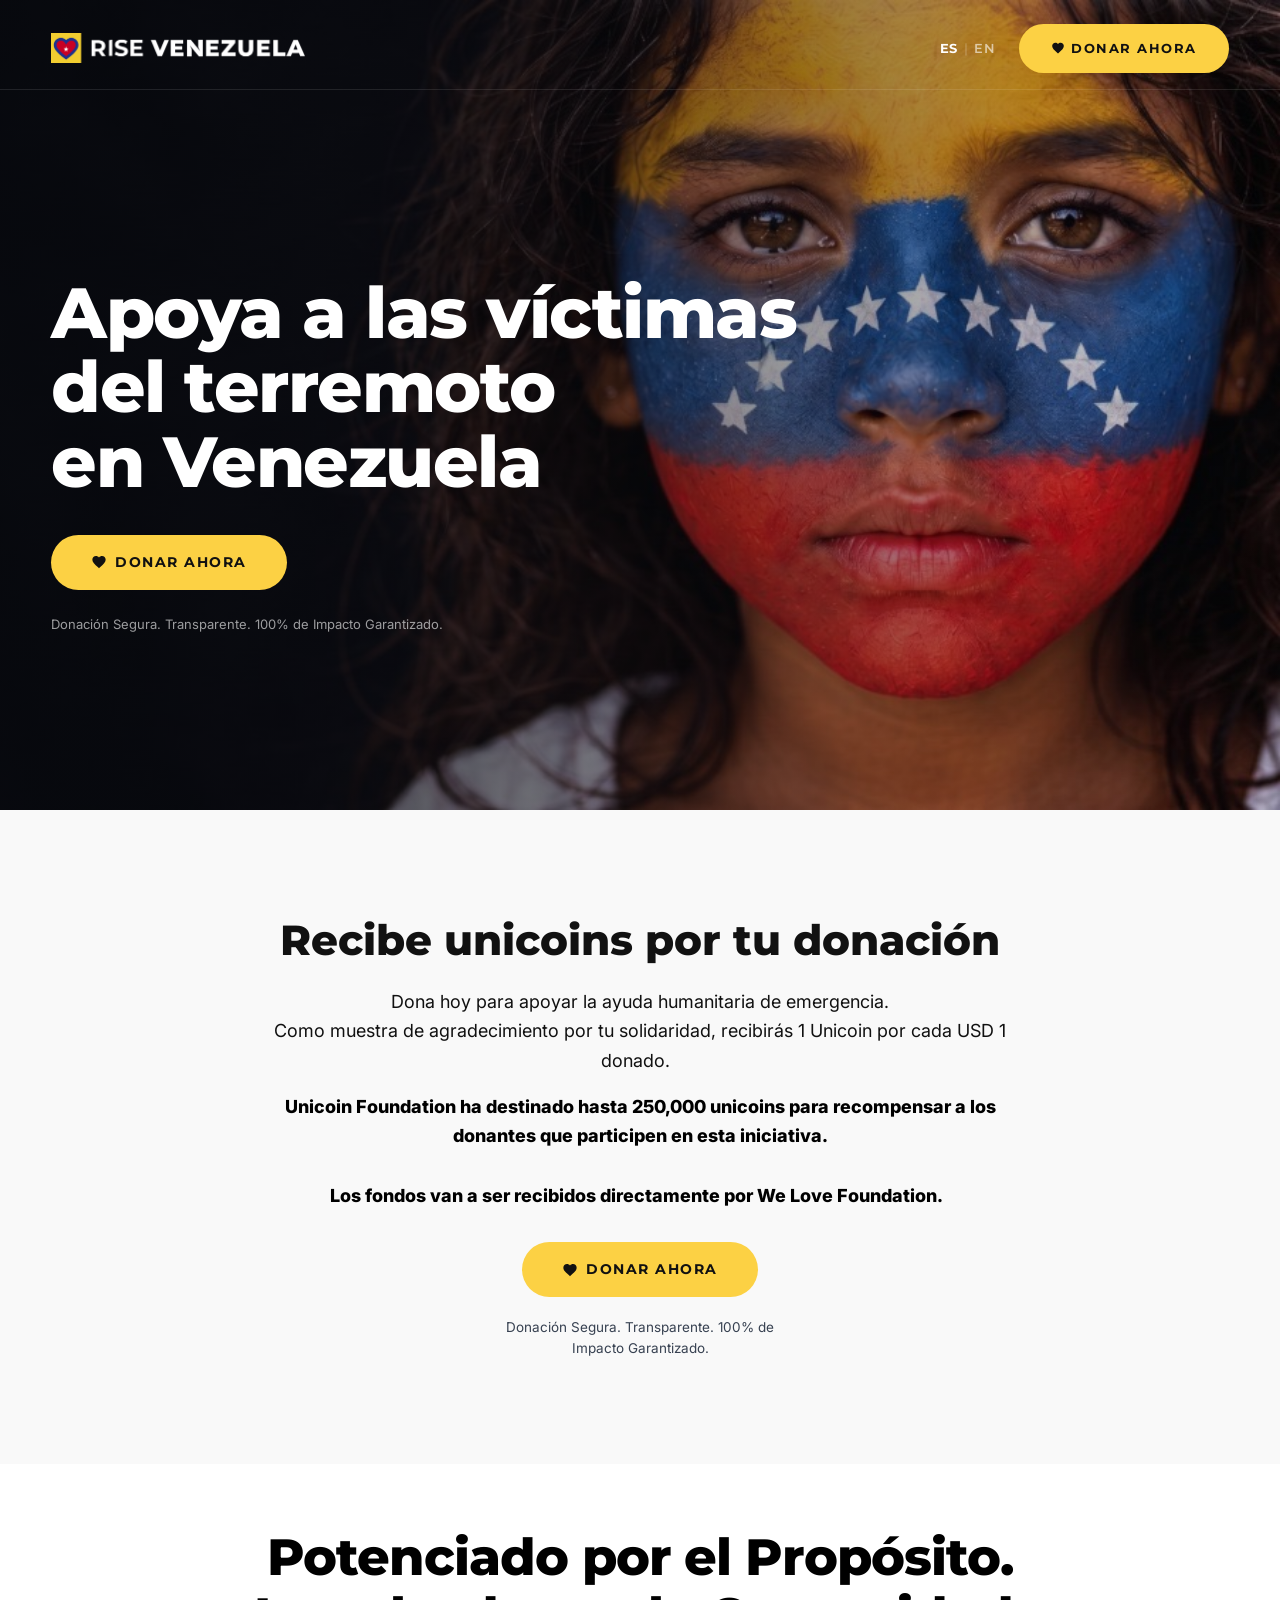
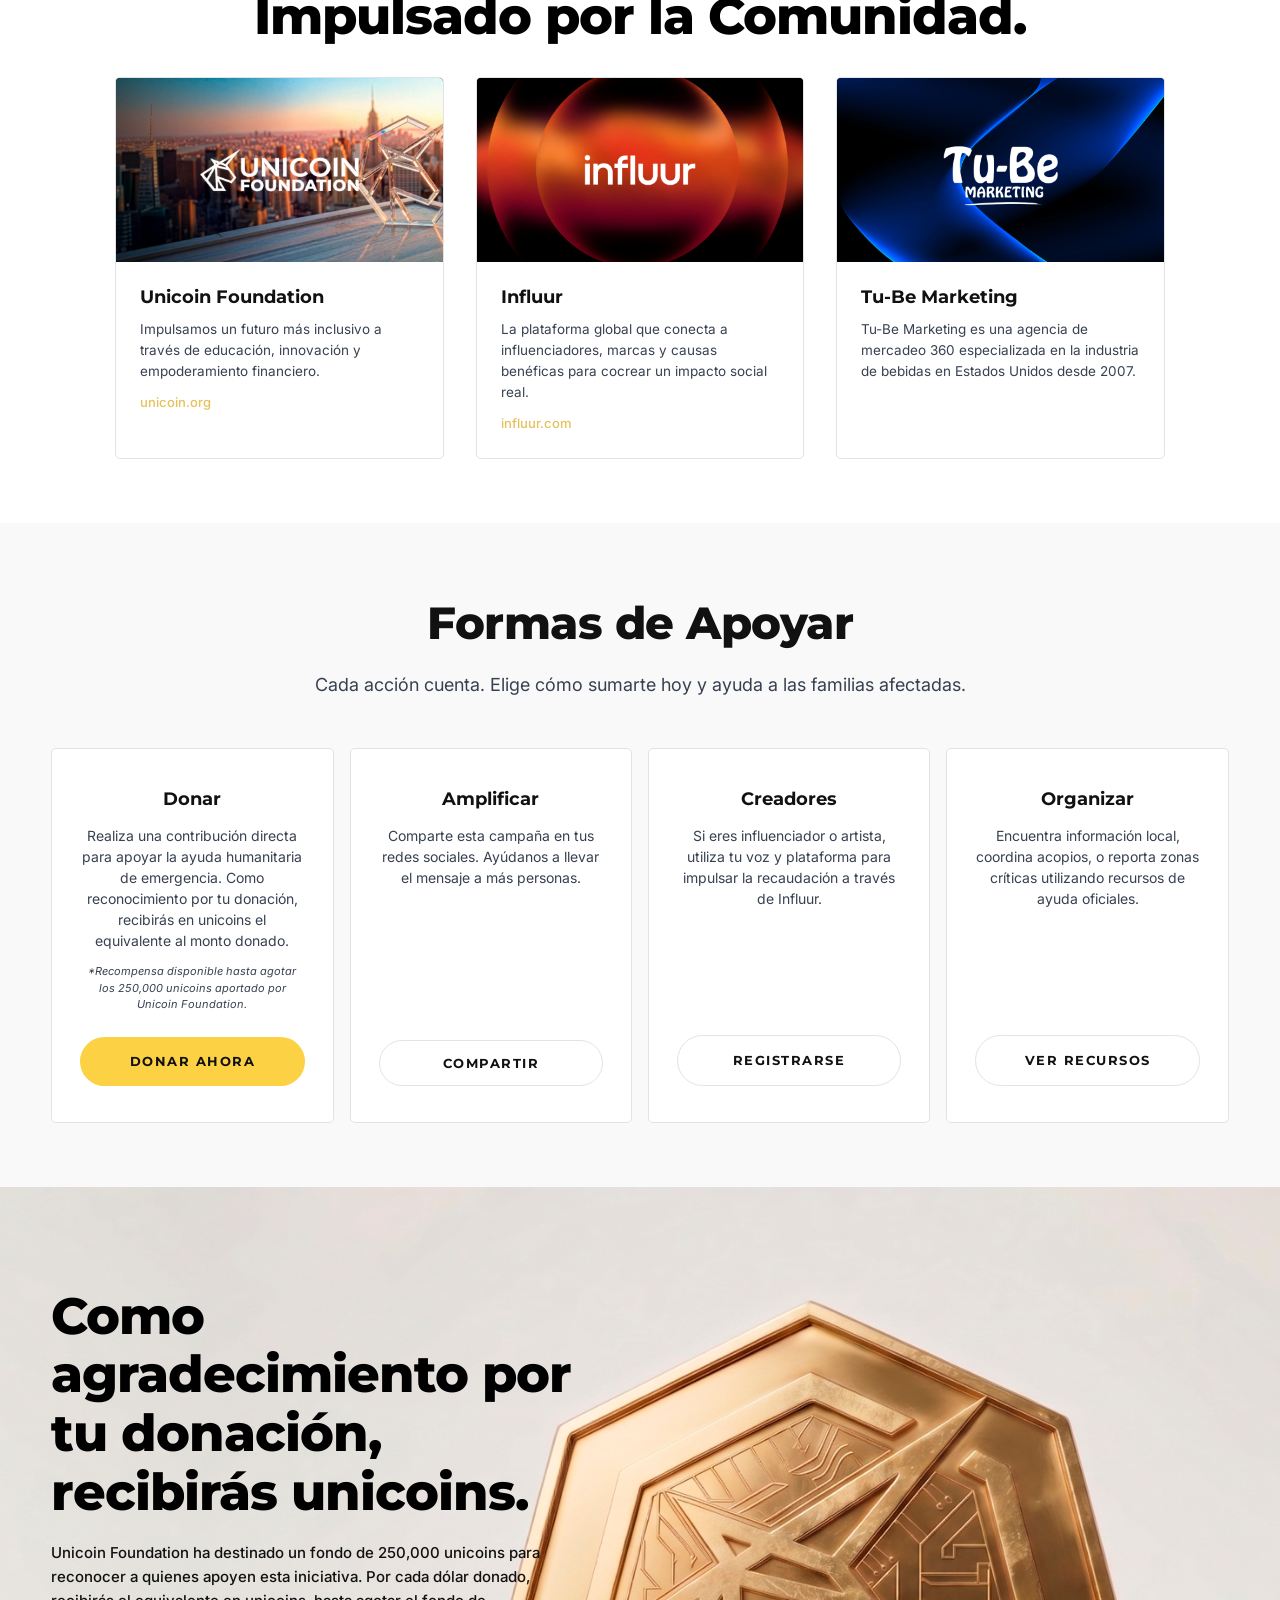
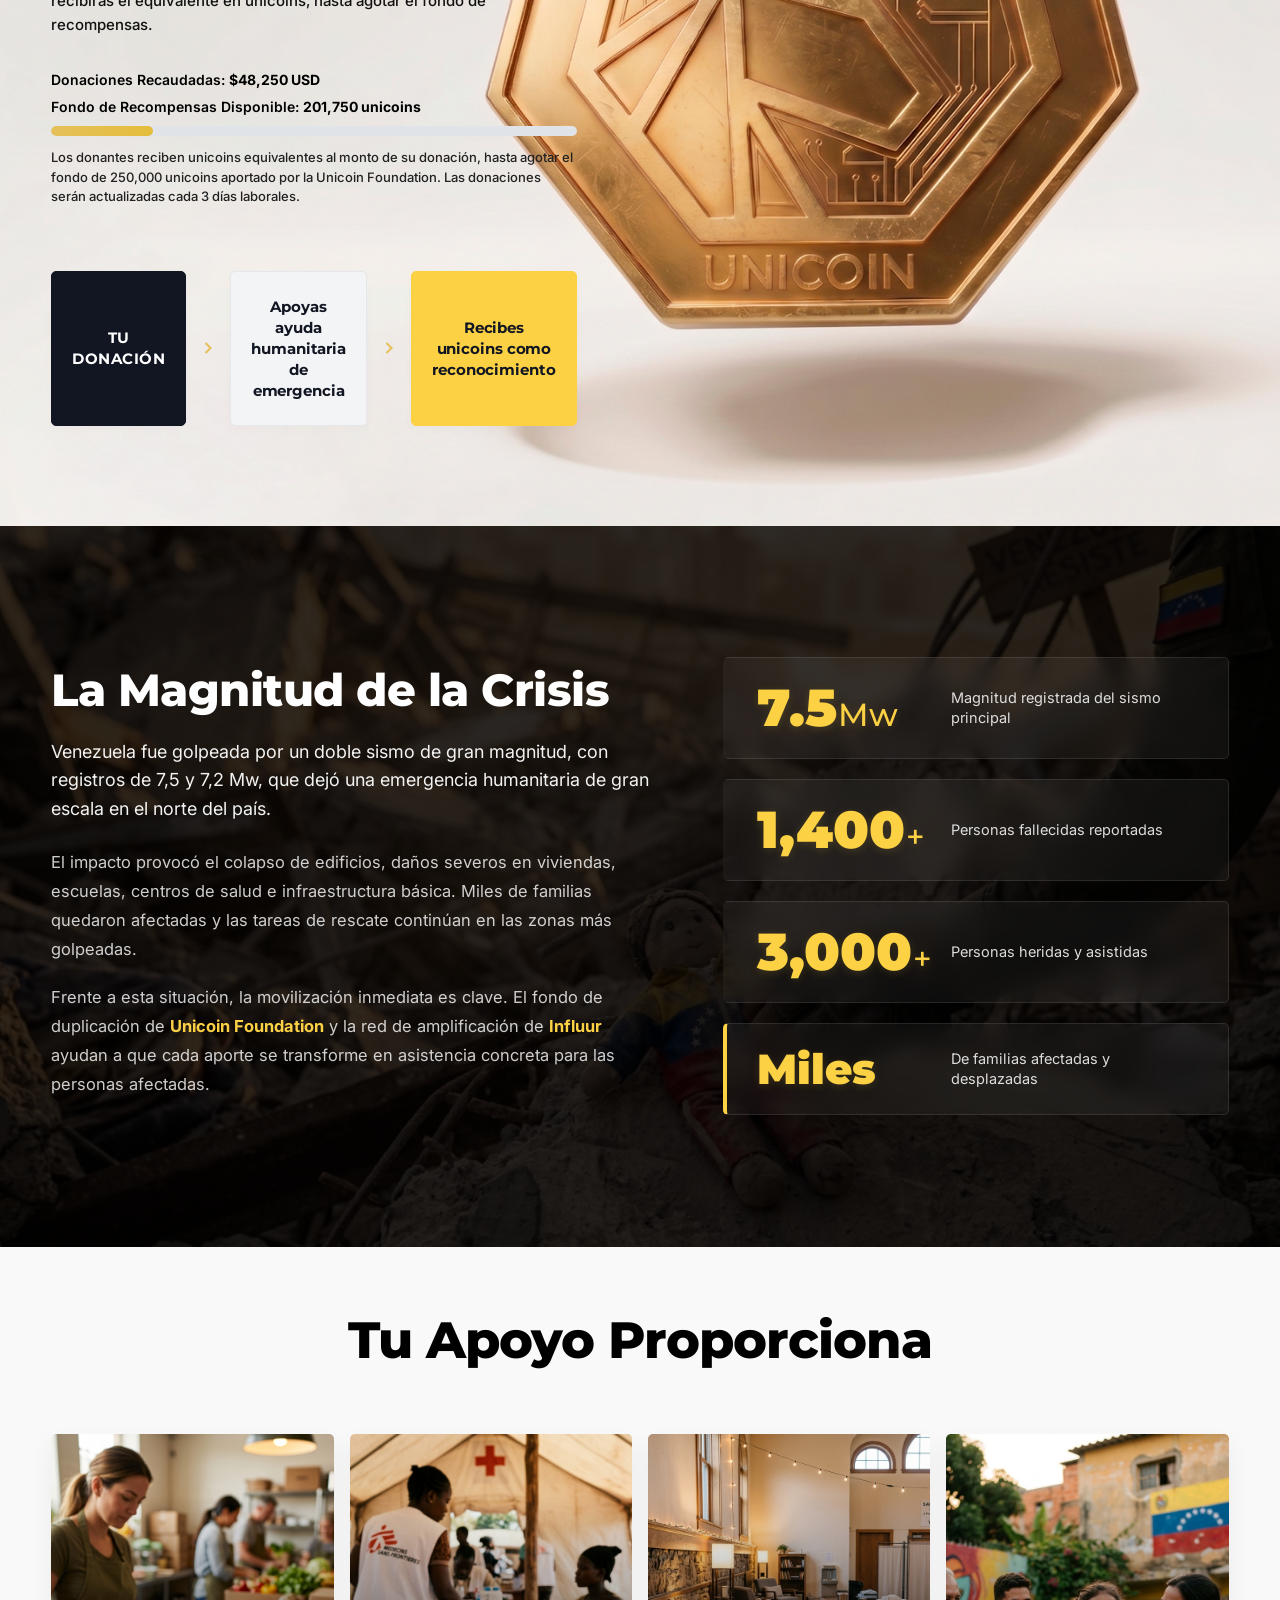
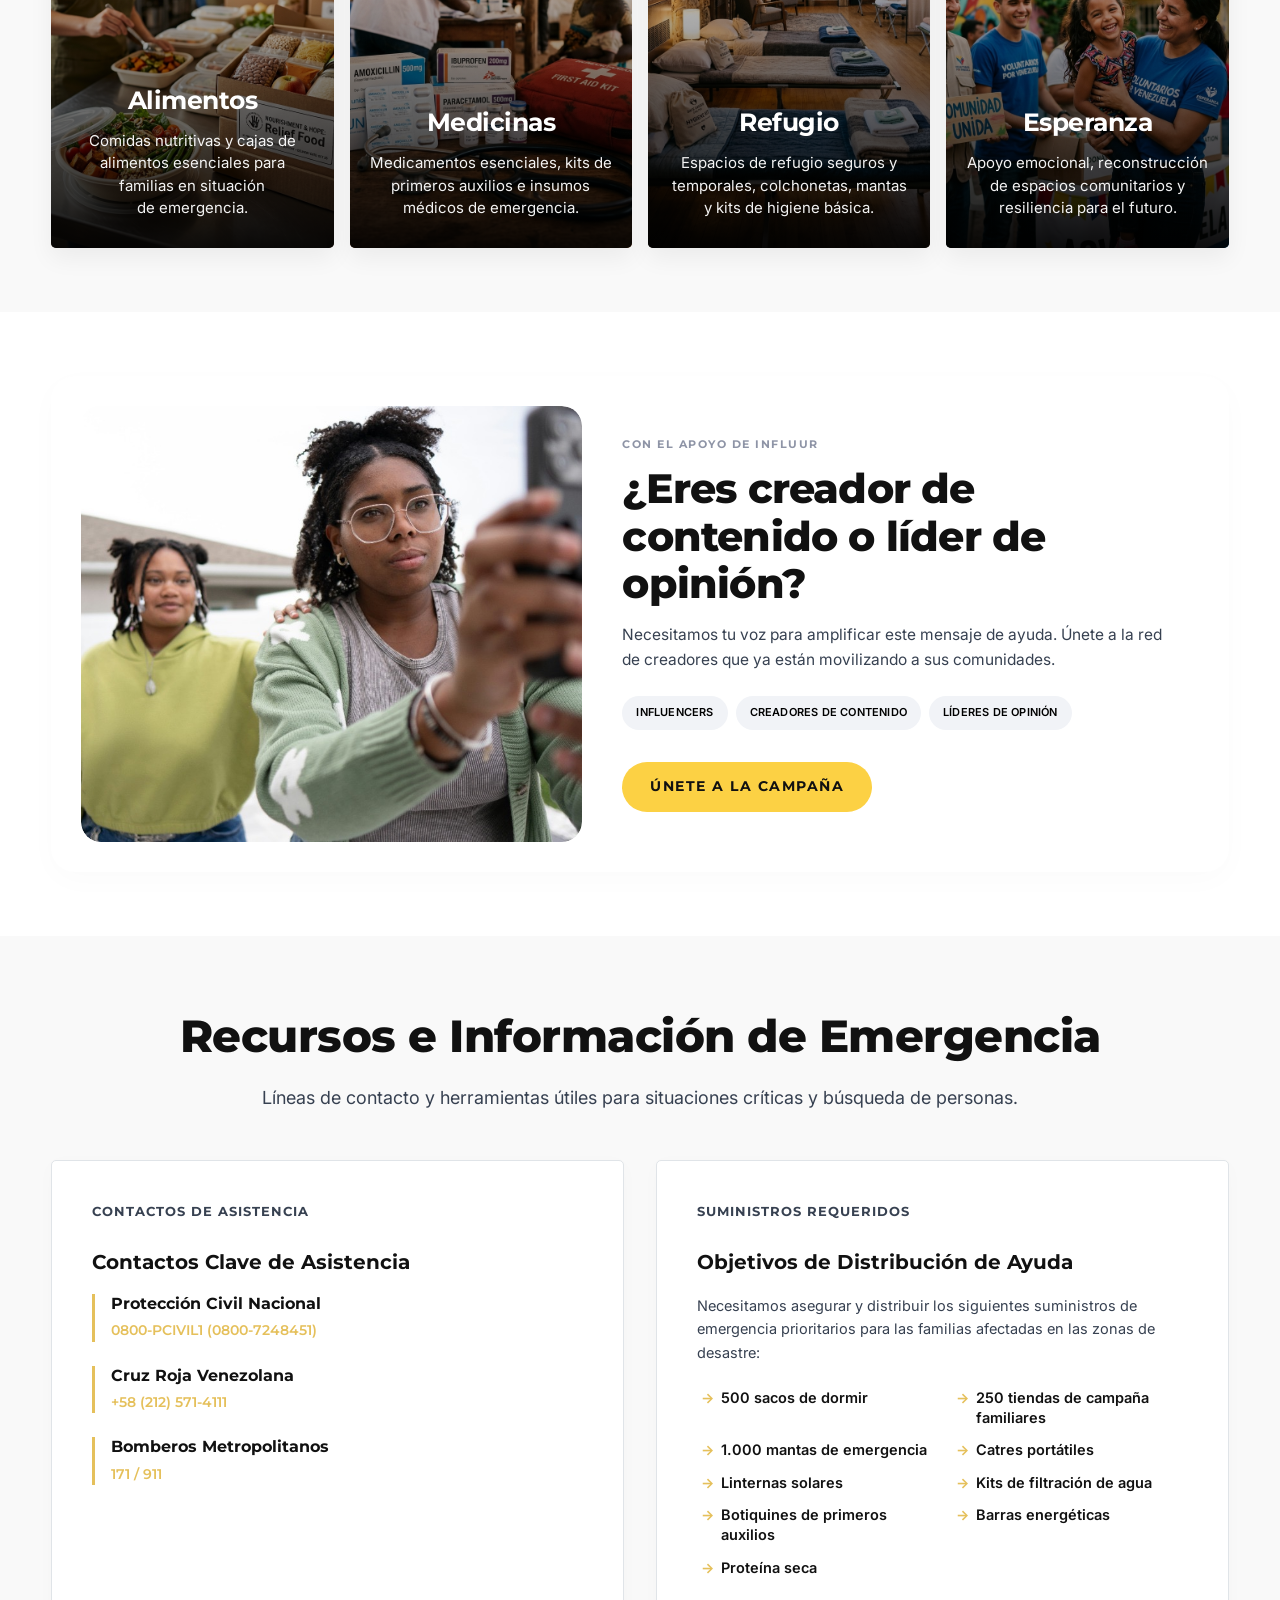
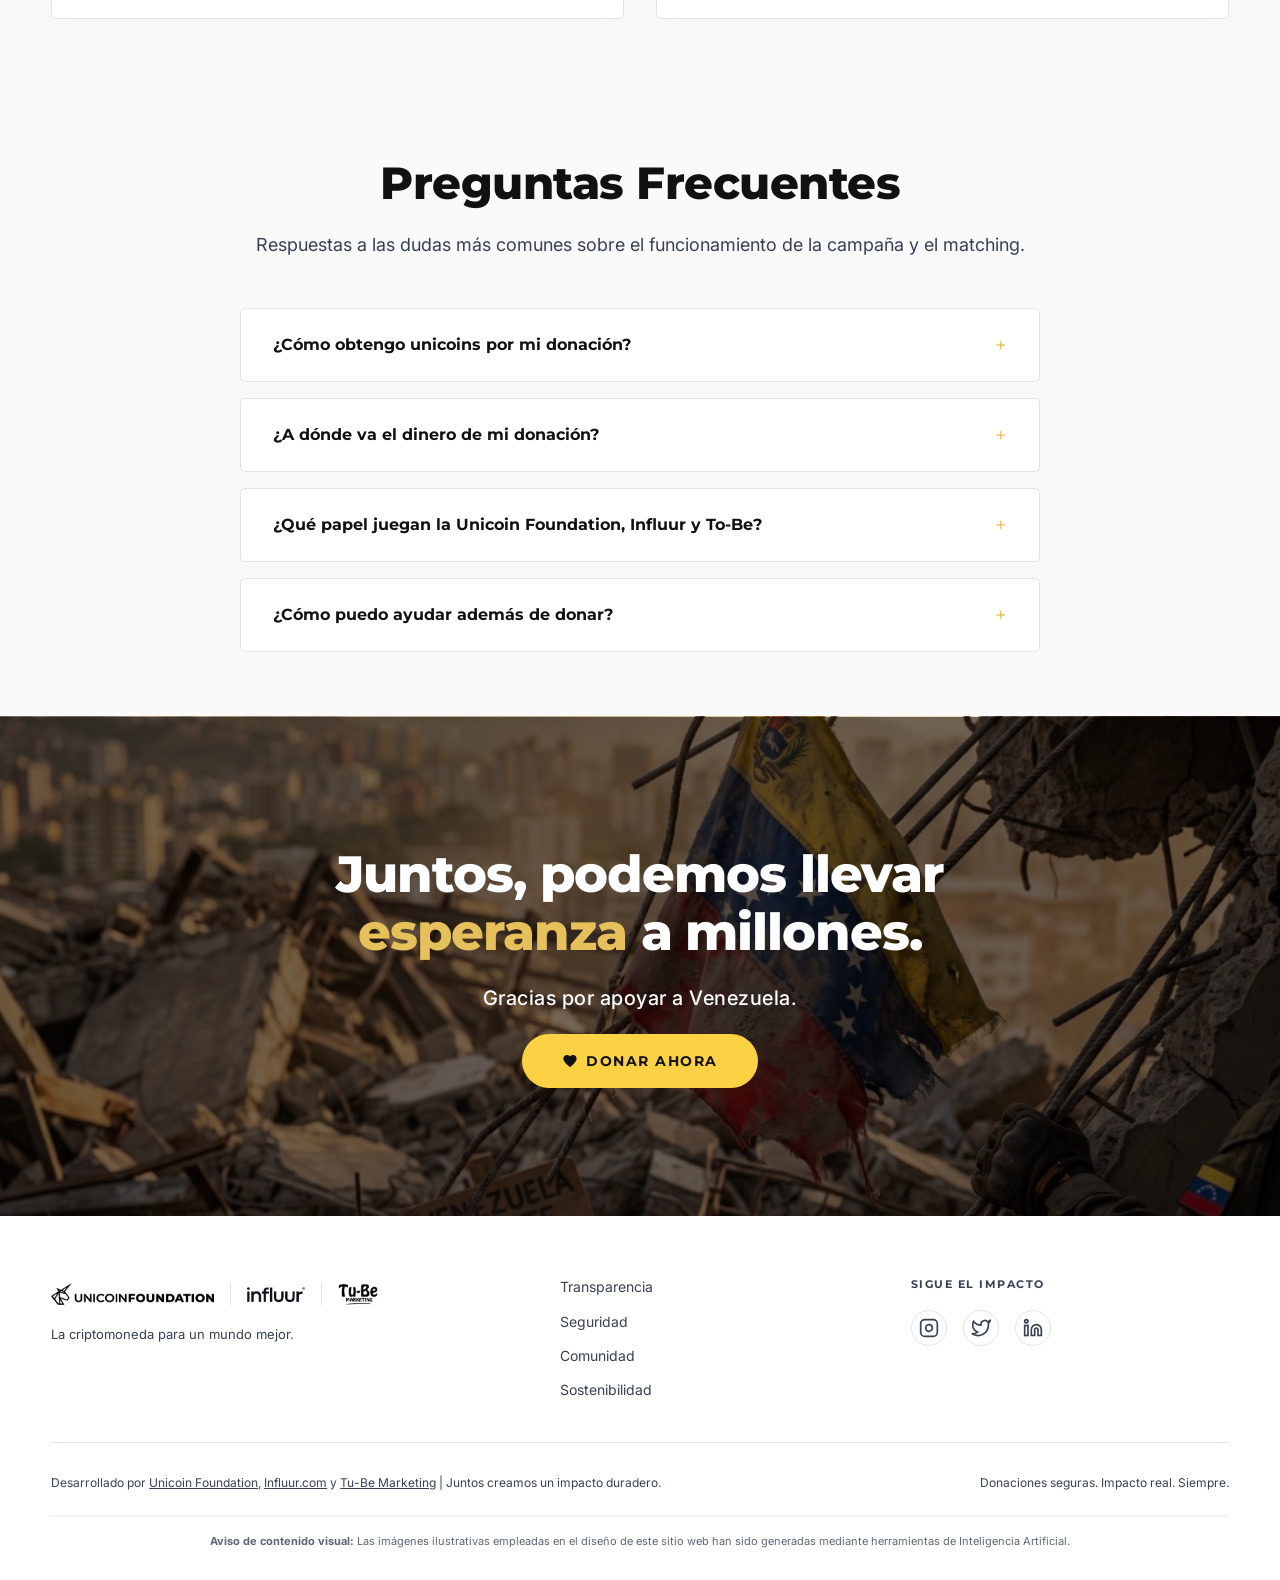
==== v2/index.html @ 1e663379 "Update reward ratio text" ====
<!DOCTYPE html>
<html lang="es">
<head>
    <meta charset="UTF-8">
    <meta name="viewport" content="width=device-width, initial-scale=1.0">
    <title>Rise Venezuela</title>
    <meta name="description" content="Rise Venezuela">
    
    <!-- Premium Fonts -->
    <link rel="preconnect" href="https://fonts.googleapis.com">
    <link rel="preconnect" href="https://fonts.gstatic.com" crossorigin>
    <link href="https://fonts.googleapis.com/css2?family=Inter:wght@300;400;500;600;700&family=Montserrat:wght@400;600;700;800&family=Outfit:wght@400;500;600;700;800&family=Playfair+Display:ital,wght@1,400;1,500;1,600&display=swap" rel="stylesheet">
    
    <!-- Link styles -->
    <link rel="stylesheet" href="style.css?v=4">
    <link rel="icon" type="image/png" href="favicon.png">
</head>
<body>

    <!-- Header / Nav Bar -->
    <header class="nav-bar">
        <div class="nav-logos">
            <!-- Main Campaign Logo -->
            <a href="#" class="logo-link">
                <img src="../nav_logo.png" alt="Campaña Logo" class="logo-unicoin-img">
            </a>
        </div>
        
        <div class="nav-actions">
            <div class="lang-selector">
                <a href="index.html" class="lang-option active">ES</a>
                <span class="lang-divider">|</span>
                <a href="index_en.html" class="lang-option">EN</a>
            </div>
            <a href="#" class="btn btn-primary open-modal-btn">
                <svg viewBox="0 0 24 24" fill="currentColor" width="14" height="14" style="margin-right: 6px; vertical-align: middle;"><path d="M12 21.35l-1.45-1.32C5.4 15.36 2 12.28 2 8.5 2 5.42 4.42 3 7.5 3c1.74 0 3.41.81 4.5 2.09C13.09 3.81 14.76 3 16.5 3 19.58 3 22 5.42 22 8.5c0 3.78-3.4 6.86-8.55 11.54L12 21.35z"/></svg>
                Donar Ahora
            </a>
        </div>
    </header>

    <!-- Hero Section -->
    <section class="hero-section" id="sobre-nosotros">
        <div class="hero-overlay"></div>
        <div class="hero-content container">
            <div class="hero-text-box">
                <h1 class="hero-title">Apoya a las víctimas <br class="hero-br"> del terremoto <br class="hero-br"> en Venezuela</h1>
                <div class="hero-actions" style="margin-top: 36px;">
                    <a href="#" class="btn btn-primary btn-large open-modal-btn">
                        <svg viewBox="0 0 24 24" fill="currentColor" width="16" height="16" style="margin-right: 8px; vertical-align: middle;"><path d="M12 21.35l-1.45-1.32C5.4 15.36 2 12.28 2 8.5 2 5.42 4.42 3 7.5 3c1.74 0 3.41.81 4.5 2.09C13.09 3.81 14.76 3 16.5 3 19.58 3 22 5.42 22 8.5c0 3.78-3.4 6.86-8.55 11.54L12 21.35z"/></svg>
                        Donar Ahora
                    </a>
                </div>
                <div class="secure-badge hero-secure-badge">
                    <span>Donación Segura. Transparente. 100% de Impacto Garantizado.</span>
                </div>
            </div>
        </div>
    </section>

    <!-- Reward Info Section -->
    <section class="reward-section">
        <div class="container">
            <div class="reward-card">
                <h2 class="reward-title">Recibe unicoins por tu donación</h2>
                <p class="reward-text">
                    Dona hoy para apoyar la ayuda humanitaria de emergencia.<br>Como muestra de agradecimiento por tu solidaridad, recibirás 1 Unicoin por cada USD 1 donado.
               &nbsp;</p>
                <p class="reward-highlight">
                    Unicoin Foundation ha destinado hasta 250,000 unicoins para recompensar a los donantes que participen en esta iniciativa.<br><br>Los fondos van a ser recibidos directamente por We Love Foundation.
               &nbsp;</p>
                <div class="reward-actions">
                    <a href="#" class="btn btn-primary btn-large open-modal-btn">
                        <svg viewBox="0 0 24 24" fill="currentColor" width="16" height="16" style="margin-right: 8px; vertical-align: middle;"><path d="M12 21.35l-1.45-1.32C5.4 15.36 2 12.28 2 8.5 2 5.42 4.42 3 7.5 3c1.74 0 3.41.81 4.5 2.09C13.09 3.81 14.76 3 16.5 3 19.58 3 22 5.42 22 8.5c0 3.78-3.4 6.86-8.55 11.54L12 21.35z"/></svg>
                        Donar Ahora
                    </a>
                </div>
                <div class="reward-secure-badge">
                    <span>Donación Segura. Transparente. 100% de Impacto Garantizado.</span>
                </div>
            </div>
        </div>
    </section>

    <!-- Partners / Powered By Section -->
    <section class="partners-section">
        <div class="container">
            <h2 class="section-subtitle">Potenciado por el Propósito.<br>Impulsado por la Comunidad.</h2>
            
            <div class="partners-grid">
                <!-- Unicoin Box -->
                <a href="https://unicoin.org/" target="_blank" class="partner-card">
                    <div class="partner-image-wrapper">
                        <img src="../partner_unicoin_v2.jpg" alt="Unicoin Foundation" class="partner-photo">
                    </div>
                    <div class="partner-card-body">
                        <h3 class="partner-card-title">Unicoin Foundation</h3>
                        <p class="partner-description">
                            Impulsamos un futuro más inclusivo a través de educación, innovación y empoderamiento financiero.
                       &nbsp;</p>
                        <p class="partner-link-text">unicoin.org</p>
                    </div>
                </a>

                <!-- Influur Box -->
                <a href="https://www.influur.com" target="_blank" class="partner-card">
                    <div class="partner-image-wrapper">
                        <img src="../partner_influur_v2.png" alt="Influur" class="partner-photo">
                    </div>
                    <div class="partner-card-body">
                        <h3 class="partner-card-title">Influur</h3>
                        <p class="partner-description">
                            La plataforma global que conecta a influenciadores, marcas y causas benéficas para cocrear un impacto social real.
                       &nbsp;</p>
                        <p class="partner-link-text">influur.com</p>
                    </div>
                </a>

                <!-- Tu-Be Marketing Box -->
                <a href="#" target="_blank" class="partner-card">
                    <div class="partner-image-wrapper">
                        <img src="../partner_tube_v2.png" alt="Tu-Be Marketing" class="partner-photo">
                    </div>
                    <div class="partner-card-body">
                        <h3 class="partner-card-title">Tu-Be Marketing</h3>
                        <p class="partner-description">
                            Tu-Be Marketing es una agencia de mercadeo 360 especializada en la industria de bebidas en Estados Unidos desde 2007.
                        </p>
                        
                    </div>
                </a>

            </div>
            

        </div>
    </section>

    <!-- Ways to Help Section -->
    <section class="ways-to-help-section" id="formas-de-ayudar">
        <div class="container">
            <h2 class="section-title text-center">Formas de Apoyar</h2>
            <p class="section-lead text-center">Cada acción cuenta. Elige cómo sumarte hoy y ayuda a las familias&nbsp;afectadas.</p>
            
            <div class="help-grid">
                <!-- Card 1: Donate -->
                <div class="help-card">
                    <h3>Donar</h3>
                    <p>Realiza una contribución directa para apoyar la ayuda humanitaria de emergencia. Como reconocimiento por tu donación, recibirás en unicoins el equivalente al monto&nbsp;donado.</p>
                    <p class="help-card-disclaimer">*Recompensa disponible hasta agotar los 250,000 unicoins aportado por Unicoin&nbsp;Foundation.</p>
                    <a href="#" class="btn btn-primary open-modal-btn">Donar Ahora</a>
                </div>
                
                <!-- Card 2: Amplify -->
                <div class="help-card">
                    <h3>Amplificar</h3>
                    <p>Comparte esta campaña en tus redes sociales. Ayúdanos a llevar el mensaje a más&nbsp;personas.</p>
                    <button class="btn btn-secondary share-campaign-btn">Compartir</button>
                </div>
                
                <!-- Card 3: Influencer -->
                <div class="help-card">
                    <h3>Creadores</h3>
                    <p>Si eres influenciador o artista, utiliza tu voz y plataforma para impulsar la recaudación a través de&nbsp;Influur.</p>
                    <a href="#unirse-creador" class="btn btn-secondary scroll-link">Registrarse</a>
                </div>
                
                <!-- Card 4: Local Support -->
                <div class="help-card">
                    <h3>Organizar</h3>
                    <p>Encuentra información local, coordina acopios, o reporta zonas críticas utilizando recursos de ayuda&nbsp;oficiales.</p>
                    <a href="#recursos" class="btn btn-secondary scroll-link">Ver Recursos</a>
                </div>
            </div>
        </div>
    </section>

    <!-- Donation Match / Amin H. Section -->
    <section class="match-section" id="como-funciona">
        <div class="container">
            <div class="match-container">
                
                <div class="match-grid">
                    <!-- Left: Visible only on mobile/tablet to show the coin, hidden on desktop -->
                    <div class="match-image-box mobile-only-coin">
                        <img src="../unicoin_match_bg.jpg" alt="Unicoin Gold Coin" class="coin-image">
                    </div>
                    
                    <!-- Left Column on Desktop: Info Box -->
                    <div class="match-info-box">
                                                <h4 class="match-highlight">Como agradecimiento por tu donación, recibirás unicoins.</h4>
                        <p class="match-description">
                            Unicoin Foundation ha destinado un fondo de 250,000 unicoins para reconocer a quienes apoyen esta iniciativa. Por cada dólar donado, recibirás el equivalente en unicoins, hasta agotar el fondo de recompensas.
                       &nbsp;</p>
                        
                        <!-- Progress Bar & Campaign Cap Visual -->
                        <div class="matching-progress-box">
                            <div class="progress-labels">
                                <span class="progress-raised">Donaciones Recaudadas: <strong>$48,250 USD</strong></span>
                                <span class="progress-cap">Fondo de Recompensas Disponible: <strong>201,750 unicoins</strong></span>
                            </div>
                            <div class="progress-bar-container">
                                <div class="progress-bar-fill" style="width: 19.3%;"></div>
                            </div>
                            <p class="progress-disclaimer">Los donantes reciben unicoins equivalentes al monto de su donación, hasta agotar el fondo de 250,000 unicoins aportado por la Unicoin Foundation. Las donaciones serán actualizadas cada 3 días&nbsp;laborales.</p>
                        </div>
                        
                        <!-- Visual Diagram -->
                        <div class="match-diagram">
                            <div class="diagram-step step-box-1">
                                <span class="diagram-label">Tu donación</span>
                            </div>
                            
                            <div class="diagram-operator">
                                <svg viewBox="0 0 24 24" fill="none" stroke="currentColor" stroke-width="2.5" width="20" height="20">
                                    <polyline points="9 18 15 12 9 6"></polyline>
                                </svg>
                            </div>
                            
                            <div class="diagram-step step-box-2">
                                <span class="diagram-label">Apoyas ayuda humanitaria de emergencia</span>
                            </div>
                            
                            <div class="diagram-operator">
                                <svg viewBox="0 0 24 24" fill="none" stroke="currentColor" stroke-width="2.5" width="20" height="20">
                                    <polyline points="9 18 15 12 9 6"></polyline>
                                </svg>
                            </div>
                            
                            <div class="diagram-step step-box-3">
                                <span class="diagram-label">Recibes unicoins como reconocimiento</span>
                            </div>
                        </div>
                    </div>

                    <!-- Right Column on Desktop: Empty spacer to let background coin shine -->
                    <div class="match-desktop-spacer"></div>
                </div>
            </div>
        </div>
    </section>

    <!-- Why This Matters / Human Impact Section -->
    <section class="impact-section" id="por-que-importa">
        <div class="container">
            <div class="impact-grid">
                <!-- Left: Narrative -->
                <div class="impact-narrative">
                    <h2 class="section-title">La Magnitud de la Crisis</h2>
                    <p class="section-lead" style="margin-left: 0; margin-bottom: 24px;">Venezuela fue golpeada por un doble sismo de gran magnitud, con registros de 7,5 y 7,2 Mw, que dejó una emergencia humanitaria de gran escala en el norte del&nbsp;país.</p>
                    <p class="impact-text">
                        El impacto provocó el colapso de edificios, daños severos en viviendas, escuelas, centros de salud e infraestructura básica. Miles de familias quedaron afectadas y las tareas de rescate continúan en las zonas más golpeadas.
                   &nbsp;</p>
                    <p class="impact-text">
                        Frente a esta situación, la movilización inmediata es clave. El fondo de duplicación de <strong class="highlight-gold">Unicoin Foundation</strong> y la red de amplificación de <strong class="highlight-gold">Influur</strong> ayudan a que cada aporte se transforme en asistencia concreta para las personas afectadas.
                   &nbsp;</p>
                </div>
                
                <!-- Right: Stats Cards -->
                <div class="stats-box">
                    <div class="stat-card">
                        <div class="stat-number">7.5<span class="stat-suffix">Mw</span></div>
                        <div class="stat-label">Magnitud registrada del sismo principal</div>
                    </div>
                    <div class="stat-card">
                        <div class="stat-number">1,400<span class="stat-suffix">+</span></div>
                        <div class="stat-label">Personas fallecidas reportadas</div>
                    </div>
                    <div class="stat-card">
                        <div class="stat-number">3,000<span class="stat-suffix">+</span></div>
                        <div class="stat-label">Personas heridas y asistidas</div>
                    </div>
                    <div class="stat-card gold-border">
                        <div class="stat-number" style="font-size: clamp(32px, 5vw, 42px);">Miles</div>
                        <div class="stat-label">De familias afectadas y desplazadas</div>
                    </div>
            </div>
        </div>
    </section>

    <!-- Support Pillars Section (YOUR SUPPORT PROVIDES) -->
    <section class="support-pillars-section" id="impacto">
        <div class="container">
            <h2 class="pillars-title">Tu Apoyo Proporciona</h2>
            
            <div class="pillars-grid">
                <!-- Pillar 1: Food -->
                <div class="pillar-card">
                    <img src="pillar_food_bg.png" alt="Alimentos" class="pillar-bg-img">
                    <div class="pillar-overlay"></div>
                    <div class="pillar-info">
                        <h3 class="pillar-name">Alimentos</h3>
                        <p class="pillar-description">Comidas nutritivas y cajas de alimentos esenciales para familias en situación de&nbsp;emergencia.</p>
                    </div>
                </div>

                <!-- Pillar 2: Medicine -->
                <div class="pillar-card">
                    <img src="pillar_medicine_bg.png" alt="Medicinas" class="pillar-bg-img">
                    <div class="pillar-overlay"></div>
                    <div class="pillar-info">
                        <h3 class="pillar-name">Medicinas</h3>
                        <p class="pillar-description">Medicamentos esenciales, kits de primeros auxilios e insumos médicos de&nbsp;emergencia.</p>
                    </div>
                </div>

                <!-- Pillar 3: Shelter -->
                <div class="pillar-card">
                    <img src="pillar_shelter_bg.png" alt="Refugio" class="pillar-bg-img">
                    <div class="pillar-overlay"></div>
                    <div class="pillar-info">
                        <h3 class="pillar-name">Refugio</h3>
                        <p class="pillar-description">Espacios de refugio seguros y temporales, colchonetas, mantas y kits de higiene&nbsp;básica.</p>
                    </div>
                </div>

                <!-- Pillar 4: Hope -->
                <div class="pillar-card">
                    <img src="pillar_hope_bg.png" alt="Esperanza" class="pillar-bg-img">
                    <div class="pillar-overlay"></div>
                    <div class="pillar-info">
                        <h3 class="pillar-name">Esperanza</h3>
                        <p class="pillar-description">Apoyo emocional, reconstrucción de espacios comunitarios y resiliencia para el&nbsp;futuro.</p>
                    </div>
                </div>
            </div>
        </div>
    </section>

    <!-- Creator / Influencer Callout Section -->
    <section class="creator-callout-section" id="unirse-creador">
        <div class="container">
            <div class="creator-box">
                <!-- Left Column: Creator Image -->
                <div class="creator-image-box">
                    <img src="../creator_influencer.jpg" alt="Creadores de Contenido" class="creator-main-image">
                </div>
                
                <!-- Right Column: Content -->
                <div class="creator-content">
                    <span class="creator-tag">CON EL APOYO DE INFLUUR</span>
                    <h2 class="creator-title">¿Eres creador de contenido o líder de opinión?</h2>
                    <p class="creator-text">
                        Necesitamos tu voz para amplificar este mensaje de ayuda. Únete a la red de creadores que ya están movilizando a sus comunidades.
                   &nbsp;</p>
                    
                    <!-- Pills / Features -->
                    <div class="creator-pills">
                        <span class="creator-pill">Influencers</span>
                        <span class="creator-pill">Creadores de Contenido</span>
                        <span class="creator-pill">Líderes de Opinión</span>
                    </div>
                    
                    <div class="creator-actions">
                        <a href="https://forms.gle/kZ9Jcwo16So6TKS29" target="_blank" class="btn btn-primary btn-pill">ÚNETE A LA CAMPAÑA</a>
                    </div>
                </div>
            </div>
        </div>
    </section>
    <!-- Resources & Emergency Info Section -->
    <section class="resources-section" id="recursos">
        <div class="container">
            <h2 class="section-title text-center">Recursos e Información de Emergencia</h2>
            <p class="section-lead text-center">Líneas de contacto y herramientas útiles para situaciones críticas y búsqueda&nbsp;de&nbsp;personas.</p>
            
            <div class="resources-grid">
                <!-- Left: Emergency Contacts -->
                <div class="resources-contacts-box">
                    <div class="contacts-header">
                        <h4>Contactos de Asistencia</h4>
                    </div>
                    <h3>Contactos Clave de Asistencia</h3>
                    <ul class="contacts-list">
                        <li>
                            <span class="contact-name">Protección Civil Nacional</span>
                            <span class="contact-phone">0800-PCIVIL1 (0800-7248451)</span>
                        </li>
                        <li>
                            <span class="contact-name">Cruz Roja Venezolana</span>
                            <span class="contact-phone">+58 (212) 571-4111</span>
                        </li>
                        <li>
                            <span class="contact-name">Bomberos Metropolitanos</span>
                            <span class="contact-phone">171 / 911</span>
                        </li>
                    </ul>
                </div>
                
                <!-- Right: Required Supplies Card -->
                <div class="supplies-card">
                    <div class="supplies-header">
                        <h4>Suministros Requeridos</h4>
                    </div>
                    <h3>Objetivos de Distribución de Ayuda</h3>
                    <p>
                        Necesitamos asegurar y distribuir los siguientes suministros de emergencia prioritarios para las familias afectadas en las zonas de desastre:
                   &nbsp;</p>
                    <ul class="supplies-list">
                        <li>500 sacos de dormir</li>
                        <li>250 tiendas de campaña familiares</li>
                        <li>1.000 mantas de emergencia</li>
                        <li>Catres portátiles</li>
                        <li>Linternas solares</li>
                        <li>Kits de filtración de agua</li>
                        <li>Botiquines de primeros auxilios</li>
                        <li>Barras energéticas</li>
                        <li>Proteína seca</li>
                    </ul>
                </div>
            </div>
        </div>
    </section>

    <!-- FAQ Accordion Section -->
    <section class="faq-section" id="preguntas-frecuentes">
        <div class="container">
            <h2 class="section-title text-center">Preguntas Frecuentes</h2>
            <p class="section-lead text-center">Respuestas a las dudas más comunes sobre el funcionamiento de la campaña y el&nbsp;matching.</p>
            
            <div class="faq-accordion">
                <!-- FAQ Item 1 -->
                <div class="faq-item">
                    <button class="faq-question">
                        <span>¿Cómo obtengo unicoins por mi donación?</span>
                        <span class="faq-icon">+</span>
                    </button>
                    <div class="faq-answer">
                        <p>Una vez que la fundación receptora valide tu donación, el equipo de Unicoin se pondrá en contacto contigo para indicarte los pasos necesarios para recibir tu certificado de&nbsp;unicoins.</p>
                        <p>La entrega de la recompensa está sujeta a la disponibilidad del fondo de 250,000 unicoins aportado por la Unicoin&nbsp;Foundation.</p>
                    </div>
                </div>
                
                <!-- FAQ Item 2 -->
                <div class="faq-item">
                    <button class="faq-question">
                        <span>¿A dónde va el dinero de mi donación?</span>
                        <span class="faq-icon">+</span>
                    </button>
                    <div class="faq-answer">
                        <p>El 100% de las donaciones financieras va directamente a organizaciones humanitarias en el terreno, como la Cruz Roja Venezolana y agrupaciones de socorro aliadas, dedicadas a la entrega de alimentos, agua potable, medicinas y refugios en las áreas más afectadas por el&nbsp;terremoto.</p>
                    </div>
                </div>
                
                <!-- FAQ Item 3 -->
                <div class="faq-item">
                    <button class="faq-question">
                        <span>¿Qué papel juegan la Unicoin Foundation, Influur y To-Be?</span>
                        <span class="faq-icon">+</span>
                    </button>
                    <div class="faq-answer">
                        <p><strong class="highlight-gold">Unicoin Foundation</strong> apoya esta iniciativa mediante un programa de recompensas, aportando un fondo de hasta 250,000 unicoins para reconocer a quienes realicen una donación a esta causa. Los donantes recibirán en unicoins el equivalente al monto de su donación, sujeto a la disponibilidad del&nbsp;fondo.</p>
                        <p><strong class="highlight-gold">Influur</strong> lidera la amplificación de la campaña, movilizando a creadores de contenido, influencers y comunidades digitales para dar visibilidad a la iniciativa e impulsar la participación de personas alrededor del&nbsp;mundo.</p>
                        <p><strong>To-Be</strong> coordina la recepción, organización y distribución de los insumos donados, asegurando que la ayuda llegue de manera eficiente y organizada a quienes más lo&nbsp;necesitan.</p>
                    </div>
                </div>
                
                <!-- FAQ Item 4 -->
                <div class="faq-item">
                    <button class="faq-question">
                        <span>¿Cómo puedo ayudar además de donar?</span>
                        <span class="faq-icon">+</span>
                    </button>
                    <div class="faq-answer">
                        <p>Puedes ayudar compartiendo esta página en tus redes sociales utilizando el hashtag <strong>#RiseVenezuela</strong>. Si eres un creador de contenido o tienes canales con alcance, puedes registrarte como amplificador para recibir un kit de medios e integrarte oficialmente al esfuerzo de difusión coordinado por&nbsp;Influur.</p>
                    </div>
                </div>
            </div>
        </div>
    </section>

    <!-- Bottom CTA Section -->
    <section class="bottom-cta-section" id="contacto">
        <div class="cta-overlay"></div>
        <div class="container bottom-cta-container">
            <div class="cta-content">
                <h2 class="cta-title">Juntos, podemos llevar <span class="highlight-gold">esperanza</span> a millones.</h2>
                <div class="cta-handwritten">Gracias por apoyar a Venezuela.</div>
                <a href="#" class="btn btn-primary btn-large open-modal-btn">
                    <svg viewBox="0 0 24 24" fill="currentColor" width="16" height="16" style="margin-right: 8px; vertical-align: middle;"><path d="M12 21.35l-1.45-1.32C5.4 15.36 2 12.28 2 8.5 2 5.42 4.42 3 7.5 3c1.74 0 3.41.81 4.5 2.09C13.09 3.81 14.76 3 16.5 3 19.58 3 22 5.42 22 8.5c0 3.78-3.4 6.86-8.55 11.54L12 21.35z"/></svg>
                    Donar Ahora
                </a>
            </div>
        </div>
    </section>

    <!-- Footer -->
    <footer class="footer-section">
        <div class="container">
            <div class="footer-top">
                <div class="footer-brand">
                    <div class="footer-logos">
                        <!-- Unicoin Foundation Logo -->
                        <a href="https://unicoin.org/" target="_blank" class="footer-logo-link">
                            <img src="../unicoinfoundation_logo.png" alt="Unicoin Foundation Logo" class="footer-logo-unicoin-img">
                        </a>
                        
                        <div class="footer-logo-divider"></div>
                        
                        <!-- Influur Logo -->
                        <a href="https://www.influur.com" target="_blank" class="footer-logo-link footer-logo-influur-wrapper">
                            <img src="../influur_logo_dark.png" alt="Influur Logo" class="footer-logo-influur-img">
                        </a>

                        <div class="footer-logo-divider"></div>

                        <!-- Tu-Be Logo -->
                        <a href="#" target="_blank" class="footer-logo-link footer-logo-tube-wrapper">
                            <img src="../tube_logo_black.png" alt="Tu-Be Marketing Logo" class="footer-logo-tube-img">
                        </a>
                    </div>
                    <p class="footer-tagline">La criptomoneda para un mundo&nbsp;mejor.</p>
                </div>
                
                <div class="footer-links-grid">
                    <a href="#">Transparencia</a>
                    <a href="#">Seguridad</a>
                    <a href="#">Comunidad</a>
                    <a href="#">Sostenibilidad</a>
                </div>
                
                <div class="footer-socials">
                    <span class="socials-title">SIGUE EL IMPACTO</span>
                    <div class="social-icons">
                        <a href="https://www.instagram.com/unicoin_news/" target="_blank" aria-label="Instagram">
                            <svg viewBox="0 0 24 24" fill="none" stroke="currentColor" stroke-width="2" width="20" height="20">
                                <rect x="2" y="2" width="20" height="20" rx="5" ry="5"></rect>
                                <path d="M16 11.37A4 4 0 1 1 12.63 8 4 4 0 0 1 16 11.37z"></path>
                                <line x1="17.5" y1="6.5" x2="17.51" y2="6.5"></line>
                            </svg>
                        </a>
                        <a href="https://twitter.com/Unicoin_News" target="_blank" aria-label="Twitter">
                            <svg viewBox="0 0 24 24" fill="none" stroke="currentColor" stroke-width="2" width="20" height="20">
                                <path d="M23 3a10.9 10.9 0 0 1-3.14 1.53 4.48 4.48 0 0 0-7.86 3v1A10.66 10.66 0 0 1 3 4s-4 9 5 13a11.64 11.64 0 0 1-7 2c9 5 20 0 20-11.5a4.5 4.5 0 0 0-.08-.83A7.72 7.72 0 0 0 23 3z"></path>
                            </svg>
                        </a>
                        <a href="https://www.linkedin.com/company/unicoin/" target="_blank" aria-label="LinkedIn">
                            <svg viewBox="0 0 24 24" fill="none" stroke="currentColor" stroke-width="2" width="20" height="20">
                                <path d="M16 8a6 6 0 0 1 6 6v7h-4v-7a2 2 0 0 0-2-2 2 2 0 0 0-2 2v7h-4v-7a6 6 0 0 1 6-6z"></path>
                                <rect x="2" y="9" width="4" height="12"></rect>
                                <circle cx="4" cy="4" r="2"></circle>
                            </svg>
                        </a>
                    </div>
                </div>
            </div>
            
            <div class="footer-bottom">
                <p class="footer-credits">Desarrollado por <a href="https://unicoin.org" target="_blank" style="text-decoration: underline;">Unicoin Foundation</a>, <a href="https://www.influur.com" target="_blank" style="text-decoration: underline;">Influur.com</a> y <a href="#" target="_blank" style="text-decoration: underline;">Tu-Be Marketing</a> | Juntos creamos un impacto&nbsp;duradero.</p>
                <div class="footer-secure-badge">
                    <span>Donaciones seguras. Impacto real. Siempre.</span>
                </div>
            </div>
            
            <div class="footer-disclaimer-box">
                <p class="footer-disclaimer-text"><strong>Aviso de contenido visual:</strong> Las imágenes ilustrativas empleadas en el diseño de este sitio web han sido generadas mediante herramientas de Inteligencia&nbsp;Artificial.</p>
            </div>
        </div>
    </footer>

    <!-- Interactive Donation Modal -->
    <div class="donation-modal-overlay" id="donationModal">
        <div class="donation-modal">
            <button class="close-modal-btn-x" aria-label="Cerrar modal">&times;</button>
            
            <div class="modal-header">
                <h3>Tu Donación se Duplica</h3>
                
            </div>
            
            <form class="donation-form" id="donationForm">
                
                
                

                <!-- Personal Info -->
                <div class="personal-info-group">
                    <label class="form-label">Datos de Contacto</label>
                    <div class="form-row">
                        <div class="form-col">
                            <input type="text" id="donorName" class="form-input" placeholder="Nombre" required>
                        </div>
                        <div class="form-col">
                            <input type="text" id="donorLastName" class="form-input" placeholder="Apellido" required>
                        </div>
                    </div>
                    <div class="form-row" style="margin-top: 12px;">
                        <div class="form-col">
                            <input type="email" id="donorEmail" class="form-input" placeholder="Email" required>
                        </div>
                        <div class="form-col">
                            <input type="text" id="donorCountry" class="form-input" placeholder="País" required>
                        </div>
                    </div>
                    <div class="form-row" style="margin-top: 12px;">
                        <div class="form-col">
                            <input type="text" id="donorCompany" class="form-input" placeholder="Empresa" required>
                        </div>
                        <div class="form-col">
                            <input type="url" id="donorLinkedIn" class="form-input" placeholder="Enlace de LinkedIn" required>
                        </div>
                    </div>
                </div>

                <button type="submit" class="btn btn-primary w-full btn-large" style="margin-top: 20px;">Continuar a GoFundMe</button>
                <p class="modal-disclaimer">Al continuar, serás redirigido a la campaña oficial en GoFundMe para procesar tu donativo. Luego, Unicoin Foundation duplicará el impacto en unicoins.</p>
            </form>
        </div>
    </div>

    <!-- Success Feedback Overlay -->
    <div class="success-overlay" id="successOverlay">
        <div class="success-box">
            <svg class="success-check-icon" viewBox="0 0 24 24" fill="none" stroke="currentColor" stroke-width="3">
                <polyline points="20 6 9 17 4 12"></polyline>
            </svg>
            <h3>¡Muchas gracias por tu apoyo!</h3>
            <p>Tu donación ha sido registrada. Amin H. y Unicoin Foundation duplicarán el monto para potenciar el impacto en&nbsp;Venezuela.</p>
            <button class="btn btn-primary" id="closeSuccessBtn">Aceptar</button>
        </div>
    </div>

    <!-- Script file link -->
    <script src="script.js"></script>
</body>
</html>
---- v2/style.css ----
/* ==========================================================================
   VENEZUELA EARTHQUAKE DONATIONS LANDING PAGE - PREMIUM DESIGN SYSTEM
   ========================================================================== */

/* --- CSS VARIABLES & TOKENS --- */
:root {
    /* Brand Palette - Exact Matches */
    --color-brand-yellow-gold: #FCD144;
    --color-brand-black: #111111;
    --color-brand-white: #FFFFFF;
    --color-brand-grey: #6B7280;
    --color-brand-dark-grey: #374151;
    --color-brand-light-grey: #E0E4E8;
    --color-brand-gold: #E5C05B;

    /* Color Palette Mappings */
    --color-dark-bg: var(--color-brand-white);
    --color-dark-card: var(--color-brand-white);
    --color-light-bg: #f9f9f9;     /* Very light grey for background contrast */
    --color-light-card: var(--color-brand-white);
    
    --color-gold: var(--color-brand-gold);         /* Accent gold for text, borders, icons */
    --color-gold-primary: var(--color-brand-yellow-gold); /* Primary yellow gold for buttons/accents */
    --color-gold-hover: #e5bd3b;   /* Hover state gold */
    --color-gold-glow: rgba(252, 209, 68, 0.15);
    --color-pink: #f03e80;         /* Influur brand pink (if needed, otherwise unused) */
    
    --color-text-light: var(--color-brand-black);
    --color-text-muted-light: var(--color-brand-dark-grey);
    --color-text-dark: var(--color-brand-black);
    --color-text-muted-dark: var(--color-brand-dark-grey);
    --color-border-dark: var(--color-brand-light-grey);
    --color-border-light: var(--color-brand-light-grey);

    /* Fonts */
    --font-title: 'Montserrat', -apple-system, BlinkMacSystemFont, "Segoe UI", Roboto, sans-serif;
    --font-body: 'Inter', -apple-system, BlinkMacSystemFont, "Segoe UI", Roboto, sans-serif;
    --font-serif: 'Playfair Display', Georgia, serif;

    /* Spacing System */
    --space-xs: 0.5rem;   /* 8px */
    --space-sm: 1rem;     /* 16px */
    --space-md: 2rem;     /* 32px */
    --space-lg: 4rem;     /* 64px */
    --space-xl: 8rem;     /* 128px */
    
    /* Misc */
    --radius-sm: 5px;
    --radius-md: 5px;
    --radius-lg: 5px;
    --radius-full: 9999px;
    --transition-smooth: all 0.4s cubic-bezier(0.16, 1, 0.3, 1);
    --layout-max-width: 1400px;
}

/* --- RESET & GENERAL STYLES --- */
*, *::before, *::after {
    box-sizing: border-box;
    margin: 0;
    padding: 0;
}

html {
    font-family: var(--font-body);
    background-color: var(--color-dark-bg);
    color: var(--color-text-light);
    line-height: 1.6;
    -webkit-font-smoothing: antialiased;
    -moz-osx-font-smoothing: grayscale;
    scroll-behavior: smooth;
}

body {
    overflow-x: hidden;
}

a {
    color: inherit;
    text-decoration: none;
    transition: var(--transition-smooth);
}

img {
    max-width: 100%;
    height: auto;
    display: block;
}

button, input, select {
    font-family: inherit;
}

/* --- LAYOUT UTILITIES --- */
.container {
    width: 100%;
    max-width: var(--layout-max-width);
    margin: 0 auto;
    padding: 0 4vw;
}

.w-full {
    width: 100%;
}

/* --- BUTTONS --- */
.btn {
    display: inline-flex;
    align-items: center;
    justify-content: center;
    padding: 14px 32px;
    border-radius: 9999px;
    font-family: var(--font-title);
    font-size: 13px;
    font-weight: 700;
    letter-spacing: 1.5px;
    text-transform: uppercase;
    border: none;
    cursor: pointer;
    transition: var(--transition-smooth);
}

.btn-primary {
    background-color: var(--color-gold-primary);
    color: var(--color-text-light);
}

.btn-primary:hover {
    background-color: var(--color-gold-hover);
    color: var(--color-text-light);
    transform: translateY(-2px);
    box-shadow: 0 10px 25px var(--color-gold-glow);
}

.btn-primary:active {
    transform: translateY(0);
}

.btn-large {
    padding: 16px 40px;
    font-size: 14px;
}

/* --- HEADER & NAVIGATION --- */
.nav-bar {
    position: absolute;
    top: 0;
    left: 0;
    width: 100%;
    display: flex;
    justify-content: space-between;
    align-items: center;
    padding: 24px 4vw 16px;
    z-index: 100;
    background-color: transparent;
    border-bottom: 1px solid rgba(255, 255, 255, 0.1);
}

.nav-logos {
    display: flex;
    align-items: center;
    gap: var(--space-sm);
}

.logo-unicoin-img {
    height: 30px;
    width: auto;
    filter: none;
}

.partner-unicoin-logo {
    height: 32px;
    width: auto;
}

.logo-divider {
    width: 1px;
    height: 30px;
    background-color: rgba(255, 255, 255, 0.2);
    margin: 0 4px;
}

.logo-influur-wrapper {
    display: flex;
    align-items: center;
    text-decoration: none;
}

.logo-influur-img {
    height: 16px;
    width: auto;
}

.nav-actions {
    display: flex;
    align-items: center;
    gap: 24px;
}

.lang-selector {
    display: flex;
    align-items: center;
    gap: 6px;
    font-family: var(--font-title);
    font-size: 13px;
    font-weight: 600;
    letter-spacing: 0.5px;
}

.lang-option {
    color: rgba(255, 255, 255, 0.6);
    text-decoration: none;
    transition: var(--transition-smooth);
    cursor: pointer;
}

.lang-option:hover, 
.lang-option.active {
    color: #ffffff;
    font-weight: 700;
}

.lang-divider {
    color: rgba(255, 255, 255, 0.2);
    user-select: none;
}

/* --- HERO SECTION --- */
.hero-section {
    position: relative;
    min-height: 90vh;
    background-color: #07090e;
    background-image: url('../child_flag.jpg');
    background-size: cover;
    background-position: right center;
    background-repeat: no-repeat;
    display: flex;
    align-items: center;
    padding-top: 100px; /* space for absolute navbar */
}

.hero-overlay {
    position: absolute;
    top: 0; left: 0; right: 0; bottom: 0;
    background: linear-gradient(90deg, 
        rgba(7, 9, 14, 0.85) 0%, 
        rgba(7, 9, 14, 0.5) 50%, 
        rgba(7, 9, 14, 0.15) 100%
    );
    z-index: 1;
}

.hero-content {
    position: relative;
    z-index: 2;
    width: 100%;
}

.hero-text-box {
    max-width: 780px;
}

.hero-pretitle {
    font-family: var(--font-title);
    font-weight: 700;
    font-size: 20px;
    letter-spacing: 3px;
    color: var(--color-gold);
    display: block;
    margin-bottom: 8px;
}

.hero-title {
    font-family: var(--font-title);
    font-weight: 800;
    font-size: clamp(35px, 6vw, 71px);
    line-height: 1.05;
    letter-spacing: -1.5px;
    margin-bottom: 12px;
    color: #ffffff;
}

.hero-tagline {
    font-family: var(--font-title);
    font-weight: 500;
    font-size: clamp(16px, 2.5vw, 24px);
    letter-spacing: 1.5px;
    color: rgba(255, 255, 255, 0.8);
    margin-bottom: 24px;
}

.hero-highlight {
    font-family: var(--font-title);
    font-weight: 700;
    font-size: clamp(20px, 3vw, 28px);
    color: #ffffff;
    margin-bottom: 20px;
    letter-spacing: 0.5px;
}

.highlight-gold {
    color: var(--color-gold);
}

.hero-description {
    font-size: clamp(15px, 1.8vw, 18px);
    color: rgba(255, 255, 255, 0.7);
    margin-bottom: 40px;
    line-height: 1.6;
}

.hero-actions {
    display: flex;
    flex-direction: column;
    gap: 16px;
    align-items: flex-start;
}

.secure-badge {
    display: flex;
    align-items: center;
    gap: 8px;
    font-size: 13px;
    color: rgba(255, 255, 255, 0.6);
}

.secure-icon {
    width: 16px;
    height: 16px;
}

.hero-secure-badge {
    margin-top: 24px;
}

/* --- PARTNERS SECTION --- */
.partners-section {
    padding: var(--space-lg) 0;
    background-color: var(--color-dark-bg);
}

.section-subtitle {
    font-family: var(--font-title);
    font-weight: 600;
    font-size: 13px;
    letter-spacing: 1.5px;
    color: var(--color-gold);
    text-align: center;
    margin-bottom: var(--space-md);
}

.partners-grid {
    display: flex;
    align-items: stretch;
    justify-content: center;
    gap: var(--space-md);
    max-width: 1050px;
    margin: 0 auto;
}

.partner-card {
    display: flex;
    flex-direction: column;
    flex: 1;
    background-color: #ffffff;
    border: 1px solid var(--color-border-dark);
    border-radius: var(--radius-md);
    transition: var(--transition-smooth);
    text-decoration: none;
    overflow: hidden;
}

.partner-card:hover {
    border-color: var(--color-gold);
    transform: translateY(-4px);
    box-shadow: 0 12px 30px rgba(0, 0, 0, 0.06);
}

.partner-image-wrapper {
    position: relative;
    width: 100%;
    height: auto;
    aspect-ratio: 16/9;
    overflow: hidden;
    background-color: #0c0f16;
    display: flex;
    align-items: center;
    justify-content: center;
}

.partner-photo {
    width: 100%;
    height: 100%;
    object-fit: contain;
    transition: transform 0.5s ease;
}

.partner-card:hover .partner-photo {
    transform: scale(1.03);
}

.partner-logo-overlay {
    position: absolute;
    top: 50%;
    left: 50%;
    transform: translate(-50%, -50%);
    background: rgba(255, 255, 255, 0.88);
    backdrop-filter: blur(8px);
    -webkit-backdrop-filter: blur(8px);
    padding: 10px 20px;
    border-radius: 8px;
    border: 1px solid rgba(255, 255, 255, 0.4);
    box-shadow: 0 4px 15px rgba(0, 0, 0, 0.05);
    display: flex;
    align-items: center;
    justify-content: center;
    max-width: 80%;
}

.partner-logo-img {
    max-width: 100%;
    display: block;
}

.partner-unicoin-logo {
    height: 24px;
    width: auto;
}

.partner-influur-logo {
    height: 14px;
    width: auto;
}

.partner-tube-logo {
    height: 32px;
    width: auto;
}

.partner-logo-text {
    font-family: var(--font-title);
    font-size: 24px;
    font-weight: 800;
    color: var(--color-text-dark);
    letter-spacing: -0.5px;
}

.partner-card-body {
    padding: 24px;
    display: flex;
    flex-direction: column;
    flex-grow: 1;
    text-align: left;
}

.partner-card-title {
    font-family: var(--font-title);
    font-size: 18px;
    font-weight: 700;
    color: var(--color-text-dark);
    margin-bottom: 10px;
    line-height: 1.3;
}

.partner-description {
    font-size: 13.5px;
    color: var(--color-text-muted-dark);
    line-height: 1.55;
    margin: 0;
}

.partner-link-text {
    font-size: 13px;
    color: var(--color-gold);
    margin-top: 10px;
    font-weight: 500;
}

.partner-card:hover .partner-link-text {
    text-decoration: underline;
}

.powered-by-center {
    display: flex;
    flex-direction: column;
    align-items: center;
    justify-content: center;
    margin-top: 40px;
}

.powered-by-text {
    font-size: 11px;
    color: var(--color-text-muted-dark);
    text-transform: uppercase;
    letter-spacing: 1.5px;
    margin-bottom: 12px;
}

.powered-by-logo {
    height: 40px;
    width: auto;
}

/* --- REWARD SECTION --- */
.reward-section {
    padding: var(--space-lg) 0;
    background-color: var(--color-light-bg);
}

.reward-card {
    max-width: 820px;
    margin: 0 auto;
    background: transparent;
    border: none;
    padding: 40px 20px;
    text-align: center;
    box-shadow: none;
}

.reward-title {
    font-family: var(--font-title);
    font-size: clamp(30px, 5vw, 42px);
    font-weight: 800;
    color: var(--color-text-dark);
    margin-bottom: 20px;
    line-height: 1.25;
}

.reward-text {
    font-size: 18px;
    color: #111111;
    line-height: 1.65;
    margin-bottom: 16px;
    max-width: 820px;
    margin-left: auto;
    margin-right: auto;
}

.reward-highlight {
    font-size: 18px;
    font-weight: 800;
    color: #000000;
    line-height: 1.65;
    margin-bottom: 32px;
    max-width: 820px;
    margin-left: auto;
    margin-right: auto;
}

.reward-actions {
    margin-bottom: 20px;
}

.reward-secure-badge {
    display: block;
    text-align: center;
    font-size: 13.5px;
    color: var(--color-text-muted-dark);
    max-width: 320px;
    margin: 0 auto;
}

/* Section Typography Utilities */
.section-title {
    font-family: var(--font-title);
    font-weight: 800;
    font-size: clamp(31px, 4.5vw, 45px);
    color: var(--color-text-dark);
    margin-bottom: 12px;
    letter-spacing: -0.5px;
}

.section-lead {
    font-size: clamp(16px, 2vw, 18px);
    color: var(--color-text-muted-dark);
    max-width: 820px;
    margin: 0 auto 48px;
    line-height: 1.6;
}

.text-center {
    text-align: center;
}

/* Ways to Help */
.ways-to-help-section {
    padding: var(--space-lg) 0;
    background-color: var(--color-light-bg);
}

.help-grid {
    display: grid;
    grid-template-columns: repeat(4, 1fr);
    gap: var(--space-sm);
}

.help-card {
    background-color: var(--color-light-card);
    border: 1px solid var(--color-border-dark);
    border-radius: var(--radius-md);
    padding: 36px 28px;
    text-align: center;
    display: flex;
    flex-direction: column;
    align-items: center;
    transition: var(--transition-smooth);
}

.help-card:hover {
    transform: translateY(-5px);
    border-color: var(--color-gold);
    box-shadow: 0 12px 30px rgba(0, 0, 0, 0.05);
}

.help-icon-box {
    width: 56px;
    height: 56px;
    border-radius: 50%;
    background-color: var(--color-gold-glow);
    color: var(--color-gold);
    display: flex;
    align-items: center;
    justify-content: center;
    margin-bottom: 24px;
}

.help-card-img {
    width: 32px;
    height: 32px;
    object-fit: contain;
}

.help-card h3 {
    font-family: var(--font-title);
    font-weight: 700;
    font-size: 18px;
    margin-bottom: 12px;
    color: var(--color-text-dark);
}

.help-card p {
    font-size: 14px;
    color: var(--color-text-muted-dark);
    line-height: 1.5;
    margin-bottom: 24px;
    flex-grow: 1;
}

.help-card-disclaimer {
    font-size: 11px !important;
    color: var(--color-text-muted-dark);
    margin-top: -12px;
    margin-bottom: 20px;
    font-style: italic;
    line-height: 1.4;
    flex-grow: 0 !important;
}

.help-card .btn {
    width: 100%;
}

/* --- MATCH / AMIN H. SECTION --- */
.match-section {
    padding: 100px 0;
    background-image: url('../reconocimeinto.png');
    background-size: cover;
    background-position: right center;
    background-repeat: no-repeat;
    background-color: #f6f5f3;
}

.match-container {
    position: relative;
    background-color: transparent;
    border: none;
    box-shadow: none;
    padding: 0;
    overflow: visible;
}

.match-grid {
    display: grid;
    grid-template-columns: 1fr 1.15fr;
    gap: var(--space-lg);
    align-items: center;
}

.match-desktop-spacer {
    display: block;
}

.mobile-only-coin {
    display: none;
}

.coin-image {
    width: 240px;
    height: auto;
    border-radius: var(--radius-md);
    filter: drop-shadow(0 10px 25px rgba(0, 0, 0, 0.08));
}

.match-info-box {
    display: flex;
    flex-direction: column;
    justify-content: center;
}

.match-title {
    font-family: var(--font-title);
    font-weight: 700;
    font-size: 13px;
    letter-spacing: 1.5px;
    text-transform: uppercase;
    margin-bottom: 8px;
    color: var(--color-gold);
}

.match-highlight {
    font-family: var(--font-title);
    font-weight: 800;
    font-size: clamp(27px, 4.5vw, 39px);
    color: #000000;
    margin-bottom: 20px;
}

.match-description {
    font-size: 15px;
    color: #111111;
    font-weight: 500;
    margin-bottom: 32px;
    line-height: 1.6;
}

.matching-progress-box {
    margin-bottom: 32px;
    width: 100%;
}

.progress-labels {
    display: flex;
    flex-direction: column;
    gap: 4px;
    font-size: 14px;
    margin-bottom: 8px;
    color: #000000;
    font-weight: 600;
}

.progress-bar-container {
    height: 10px;
    background-color: var(--color-border-light);
    border-radius: var(--radius-full);
    overflow: hidden;
    margin-bottom: 10px;
}

.progress-bar-fill {
    height: 100%;
    background: linear-gradient(90deg, var(--color-gold) 0%, var(--color-gold-hover) 100%);
    border-radius: var(--radius-full);
}

.progress-disclaimer {
    font-size: 13px;
    color: #222222;
    font-weight: 500;
    margin-top: 12px;
    line-height: 1.5;
}

/* Match Diagram */
.match-diagram {
    display: flex;
    align-items: stretch;
    justify-content: space-between;
    width: 100%;
    margin-top: 32px;
    gap: 0;
}

.diagram-step {
    flex: 1;
    display: flex;
    align-items: center;
    justify-content: center;
    text-align: center;
    padding: 24px 20px;
    border-radius: var(--radius-md);
    min-height: 100px;
    box-shadow: 0 4px 12px rgba(0, 0, 0, 0.02);
    transition: var(--transition-smooth);
    border: 1.5px solid rgba(0, 0, 0, 0.05);
}

.diagram-step:hover {
    transform: translateY(-2px);
    box-shadow: 0 8px 20px rgba(0, 0, 0, 0.05);
}

/* Specific colored backgrounds for the 3 boxes */
.step-box-1 {
    background-color: #111622;
    border-color: #111622;
}
.step-box-1 .diagram-label {
    color: #ffffff !important;
    text-transform: uppercase;
    letter-spacing: 0.5px;
}

.step-box-2 {
    background-color: #f3f4f6;
    border-color: #e5e7eb;
}
.step-box-2 .diagram-label {
    color: #111622 !important;
}

.step-box-3 {
    background-color: var(--color-gold-primary);
    border-color: var(--color-gold-primary);
}
.step-box-3 .diagram-label {
    color: #111622 !important;
}

.diagram-label {
    font-family: var(--font-title);
    font-size: 15px;
    font-weight: 700;
    line-height: 1.4;
    letter-spacing: -0.1px;
    color: var(--color-text-dark);
}

.diagram-operator {
    display: flex;
    align-items: center;
    justify-content: center;
    color: var(--color-gold);
    flex-shrink: 0;
    margin: 0 12px;
}

/* Impact Section */
.impact-section {
    position: relative;
    padding: var(--space-xl) 0;
    background-image: linear-gradient(rgba(0, 0, 0, 0.82), rgba(0, 0, 0, 0.82)), url('../crisis_bg.jpg');
    background-size: cover;
    background-position: center center;
    background-repeat: no-repeat;
    color: #ffffff;
}

.impact-section .section-title {
    color: #ffffff;
}

.impact-section .section-lead {
    color: rgba(255, 255, 255, 0.95) !important;
}

.impact-grid {
    display: grid;
    grid-template-columns: 1.2fr 1fr;
    gap: var(--space-lg);
    align-items: center;
}

.impact-narrative {
    display: flex;
    flex-direction: column;
}

.impact-text {
    font-size: 16.5px;
    color: rgba(255, 255, 255, 0.8);
    line-height: 1.75;
    margin-bottom: 20px;
}

.impact-text strong {
    color: var(--color-gold-primary);
}

.stats-box {
    display: flex;
    flex-direction: column;
    gap: 20px;
}

.stat-card {
    background: rgba(255, 255, 255, 0.05);
    backdrop-filter: blur(10px);
    -webkit-backdrop-filter: blur(10px);
    border: 1px solid rgba(255, 255, 255, 0.1);
    border-left: 4px solid transparent;
    padding: 24px 30px;
    border-radius: var(--radius-md);
    display: flex;
    align-items: center;
    gap: 24px;
    transition: var(--transition-smooth);
}

.stat-card:hover {
    background: rgba(255, 255, 255, 0.09);
    border-color: rgba(252, 209, 68, 0.4);
    transform: translateY(-3px);
    box-shadow: 0 10px 25px rgba(0, 0, 0, 0.2);
}

.stat-card.gold-border {
    border-left-color: var(--color-gold-primary);
}

.stat-number {
    font-family: var(--font-title);
    font-size: clamp(42px, 6vw, 52px);
    font-weight: 900;
    color: var(--color-gold-primary);
    line-height: 1;
    width: 170px;
    flex-shrink: 0;
    white-space: nowrap;
    text-shadow: 0 2px 10px var(--color-gold-glow);
}

.stat-suffix {
    font-size: 0.62em;
    font-weight: 500;
    margin-left: 1px;
}

.stat-label {
    font-size: 14.5px;
    color: rgba(255, 255, 255, 0.85);
    line-height: 1.4;
}

/* --- SUPPORT PILLARS SECTION --- */
.support-pillars-section {
    padding: var(--space-lg) 0;
    background-color: var(--color-light-bg);
    color: var(--color-text-dark);
}

.pillars-title {
    font-family: var(--font-title);
    font-weight: 700;
    font-size: clamp(31px, 4.5vw, 45px);
    text-align: center;
    margin-bottom: var(--space-lg);
    letter-spacing: -0.5px;
    color: var(--color-text-dark);
}

.pillars-grid {
    display: grid;
    grid-template-columns: repeat(4, 1fr);
    gap: var(--space-sm);
}

.pillar-card {
    position: relative;
    overflow: hidden;
    border-radius: var(--radius-lg);
    aspect-ratio: 3 / 4.4;
    display: flex;
    flex-direction: column;
    justify-content: flex-end;
    transition: var(--transition-smooth);
    box-shadow: 0 10px 25px rgba(0, 0, 0, 0.06);
}

.pillar-bg-img {
    position: absolute;
    top: 0;
    left: 0;
    width: 100%;
    height: 100%;
    object-fit: cover;
    z-index: 1;
    transition: transform 0.6s cubic-bezier(0.16, 1, 0.3, 1);
}

.pillar-overlay {
    position: absolute;
    inset: 0;
    background: linear-gradient(180deg, rgba(0, 0, 0, 0) 15%, rgba(0, 0, 0, 0.92) 100%);
    z-index: 2;
    transition: var(--transition-smooth);
}

.pillar-info {
    position: relative;
    z-index: 3;
    padding: 28px 20px;
    color: #ffffff;
    text-align: center;
}

.pillar-name {
    font-family: var(--font-title);
    font-weight: 700;
    font-size: clamp(21px, 2.5vw, 25px);
    letter-spacing: -0.5px;
    margin-bottom: 10px;
    color: #ffffff;
}

.pillar-description {
    font-size: 15px;
    color: rgba(255, 255, 255, 0.95);
    line-height: 1.5;
    margin: 0;
}

/* Hover effects */
.pillar-card:hover {
    transform: translateY(-8px);
    box-shadow: 0 20px 40px rgba(0, 0, 0, 0.16);
}

.pillar-card:hover .pillar-bg-img {
    transform: scale(1.05);
}

.pillar-card:hover .pillar-overlay {
    background: linear-gradient(180deg, rgba(0, 0, 0, 0) 20%, rgba(0, 0, 0, 0.9) 100%);
}

/* Resources Section */
.resources-section {
    padding: var(--space-lg) 0;
    background-color: var(--color-light-bg);
}

.resources-grid {
    display: grid;
    grid-template-columns: 1fr 1fr;
    gap: var(--space-md);
    align-items: stretch;
}

.resources-contacts-box {
    background-color: var(--color-light-card);
    border: 1px solid var(--color-border-dark);
    border-radius: var(--radius-md);
    padding: 40px;
    display: flex;
    flex-direction: column;
    box-shadow: 0 4px 20px rgba(0, 0, 0, 0.02);
    transition: var(--transition-smooth);
}

.resources-contacts-box:hover,
.supplies-card:hover {
    transform: translateY(-2px);
    box-shadow: 0 12px 30px rgba(0, 0, 0, 0.04);
}

.resources-contacts-box h3 {
    font-family: var(--font-title);
    font-size: 20px;
    font-weight: 700;
    color: var(--color-text-dark);
    margin-bottom: 16px;
}

.contacts-list {
    list-style: none;
    padding: 0;
    margin: 0;
    display: flex;
    flex-direction: column;
    gap: 24px;
}

.contacts-list li {
    display: flex;
    flex-direction: column;
    gap: 6px;
    border-left: 3px solid var(--color-gold);
    padding-left: 16px;
    border-bottom: none;
    padding-bottom: 0;
}

.contacts-list li:last-child {
    border-bottom: none;
    padding-bottom: 0;
}

.contact-name {
    font-family: var(--font-title);
    font-weight: 700;
    font-size: 16px;
    color: var(--color-text-dark);
    line-height: 1.2;
}

.contact-phone {
    font-family: var(--font-title);
    font-size: 14px;
    font-weight: 600;
    color: var(--color-gold);
}

.contact-link {
    font-size: 14px;
    color: var(--color-gold);
    text-decoration: underline;
    font-weight: 600;
}

.contact-link:hover {
    color: var(--color-gold-hover);
}

.supplies-card {
    background-color: var(--color-light-card);
    border: 1px solid var(--color-border-light);
    border-radius: var(--radius-md);
    padding: 40px;
    display: flex;
    flex-direction: column;
    align-items: flex-start;
    box-shadow: 0 4px 20px rgba(0, 0, 0, 0.02);
    transition: var(--transition-smooth);
}

.contacts-header,
.supplies-header {
    display: flex;
    align-items: center;
    gap: 12px;
    margin-bottom: 24px;
}

.contacts-icon,
.supplies-icon {
    color: var(--color-gold);
}

.contacts-header h4,
.supplies-header h4 {
    font-family: var(--font-title);
    font-size: 13px;
    font-weight: 700;
    letter-spacing: 1px;
    text-transform: uppercase;
    color: var(--color-text-muted-dark);
}

.supplies-card h3 {
    font-family: var(--font-title);
    font-size: 20px;
    font-weight: 700;
    color: var(--color-text-dark);
    margin-bottom: 16px;
}

.supplies-card p {
    font-size: 14.5px;
    color: var(--color-text-muted-dark);
    line-height: 1.6;
    margin-bottom: 24px;
}

.supplies-list {
    list-style: none;
    padding: 0;
    margin: 0;
    width: 100%;
    display: grid;
    grid-template-columns: 1fr 1fr;
    gap: 12px 20px;
}

.supplies-list li {
    font-size: 14.5px;
    color: var(--color-text-dark);
    font-weight: 600;
    position: relative;
    padding-left: 24px;
    line-height: 1.4;
}

.supplies-list li::before {
    content: '→';
    color: var(--color-gold);
    font-size: 14px;
    font-weight: 700;
    position: absolute;
    left: 4px;
    top: 0px;
}


/* Creator Callout Section */
.creator-callout-section {
    padding: var(--space-lg) 0;
    background-color: #ffffff;
}

.creator-box {
    background-color: #ffffff;
    border-radius: 24px;
    padding: 30px;
    display: grid;
    grid-template-columns: 1fr 1.15fr;
    gap: 40px;
    align-items: center;
    position: relative;
    overflow: hidden;
    border: none;
    box-shadow: 0 8px 30px rgba(0, 0, 0, 0.02);
}

.creator-image-box {
    width: 100%;
    height: 100%;
    border-radius: 20px;
    overflow: hidden;
    display: flex;
}

.creator-main-image {
    width: 100%;
    height: 100%;
    object-fit: cover;
    object-position: 85% center;
    aspect-ratio: 1.15 / 1;
    border-radius: 20px;
    display: block;
}

.creator-content {
    position: relative;
    z-index: 2;
    padding-right: 15px;
}

.creator-tag {
    font-family: var(--font-title);
    font-weight: 700;
    font-size: 11px;
    letter-spacing: 1.5px;
    color: #8e94a6;
    display: block;
    margin-bottom: 12px;
}

.creator-title {
    font-family: var(--font-title);
    font-weight: 800;
    font-size: clamp(27px, 4vw, 41px);
    line-height: 1.15;
    color: var(--color-text-dark);
    margin-bottom: 16px;
    letter-spacing: -0.8px;
}

.creator-text {
    font-size: 15.5px;
    color: var(--color-text-muted-dark);
    line-height: 1.6;
    margin-bottom: 24px;
}

.creator-pills {
    display: flex;
    flex-wrap: wrap;
    gap: 8px;
    margin-bottom: 32px;
}

.creator-pill {
    background-color: #f1f3f7;
    color: #000000;
    font-family: var(--font-body);
    font-size: 11px;
    font-weight: 600;
    letter-spacing: 0.2px;
    padding: 8px 14px;
    border-radius: 9999px;
    text-transform: uppercase;
}

.creator-actions {
    display: flex;
    gap: 16px;
}

.btn-pill {
    border-radius: 9999px !important;
    padding: 14px 28px !important;
    font-weight: 700 !important;
    font-size: 13.5px !important;
}

.btn-secondary {
    background-color: transparent;
    border: 1px solid var(--color-border-dark);
    color: var(--color-text-light);
}

.btn-secondary:hover {
    background-color: rgba(0, 0, 0, 0.02);
    transform: translateY(-2px);
}

.creator-badge-box {
    display: flex;
    justify-content: center;
    align-items: center;
    position: relative;
    z-index: 2;
}

.collab-badge {
    background-color: rgba(255, 255, 255, 0.03);
    border: 1px solid rgba(255, 255, 255, 0.08);
    padding: 30px 40px;
    border-radius: var(--radius-md);
    display: flex;
    flex-direction: column;
    align-items: center;
    gap: 16px;
    box-shadow: 0 15px 35px rgba(0, 0, 0, 0.2);
    backdrop-filter: blur(10px);
}

.badge-influur-logo {
    height: 18px;
    width: auto;
}

.badge-plus {
    font-family: var(--font-title);
    font-size: 20px;
    font-weight: 600;
    color: var(--color-pink);
}

.badge-unicoin-logo {
    height: 24px;
    width: auto;
}

/* FAQ Accordion Section */
.faq-section {
    padding: var(--space-lg) 0;
    background-color: var(--color-light-bg);
}

.faq-accordion {
    max-width: 800px;
    margin: 0 auto;
    display: flex;
    flex-direction: column;
    gap: 16px;
}

.faq-item {
    background-color: var(--color-light-card);
    border: 1px solid var(--color-border-dark);
    border-radius: var(--radius-md);
    overflow: hidden;
    transition: var(--transition-smooth);
}

.faq-item:hover {
    border-color: var(--color-gold);
}

.faq-question {
    width: 100%;
    background: none;
    border: none;
    padding: 24px 32px;
    display: flex;
    justify-content: space-between;
    align-items: center;
    text-align: left;
    font-family: var(--font-title);
    font-size: 16px;
    font-weight: 700;
    color: var(--color-text-dark);
    cursor: pointer;
    transition: var(--transition-smooth);
}

.faq-icon {
    font-size: 20px;
    font-weight: 400;
    color: var(--color-gold);
    transition: transform 0.3s ease;
    user-select: none;
}

.faq-answer {
    max-height: 0;
    overflow: hidden;
    transition: max-height 0.4s cubic-bezier(0.16, 1, 0.3, 1), padding 0.4s ease;
    padding: 0 32px;
}

.faq-answer p {
    font-size: 14px;
    color: var(--color-text-muted-dark);
    line-height: 1.6;
    padding-bottom: 24px;
}

/* Active FAQ Item states */
.faq-item.active {
    border-color: var(--color-gold);
    box-shadow: 0 10px 25px rgba(0, 0, 0, 0.02);
}

.faq-item.active .faq-icon {
    transform: rotate(45deg);
}

.faq-item.active .faq-answer {
    /* safety fallback */
    max-height: 500px;
}

/* --- BOTTOM CTA SECTION --- */
.bottom-cta-section {
    position: relative;
    padding: var(--space-xl) 0;
    text-align: center;
    min-height: 440px;
    display: flex;
    align-items: center;
    justify-content: center;
    background: url('../cta_bg.jpg') no-repeat center center;
    background-size: cover;
    color: #ffffff;
    border-top: 1px solid rgba(255, 255, 255, 0.05);
}

.cta-overlay {
    position: absolute;
    inset: 0;
    background: rgba(0, 0, 0, 0.55);
    z-index: 1;
}

.cta-content {
    position: relative;
    z-index: 2;
    max-width: 800px;
    margin: 0 auto;
    display: flex;
    flex-direction: column;
    align-items: center;
    gap: 20px;
}

.cta-title {
    font-family: var(--font-title);
    font-weight: 800;
    font-size: clamp(31px, 5vw, 51px);
    line-height: 1.15;
    color: #ffffff;
    margin: 0;
}

.cta-handwritten {
    font-family: var(--font-body);
    font-style: normal;
    font-weight: 500;
    font-size: clamp(16px, 2vw, 20px);
    color: #ffffff;
    margin: 0;
    letter-spacing: 0.5px;
}

/* --- FOOTER --- */
.footer-section {
    background-color: #ffffff;
    padding: 60px 0 30px;
}

.footer-top {
    display: grid;
    grid-template-columns: 1.5fr 1fr 1fr;
    gap: var(--space-md);
    margin-bottom: 40px;
    align-items: start;
}

.footer-brand {
    display: flex;
    flex-direction: column;
    gap: 12px;
}

.footer-logos {
    display: flex;
    align-items: center;
    gap: 16px;
    height: 36px;
}

.footer-logo-link {
    display: flex;
    align-items: center;
}

.footer-logo-unicoin-img {
    height: 22px;
    width: auto;
    display: block;
}

.footer-logo-divider {
    width: 1px;
    height: 22px;
    background-color: var(--color-border-light);
    margin: 0;
}

.footer-logo-influur-wrapper {
    display: flex;
    align-items: center;
    text-decoration: none;
}

.footer-logo-influur-img {
    height: 15px;
    width: auto;
    display: block;
}

.footer-logo-tube-wrapper {
    display: flex;
    align-items: center;
    text-decoration: none;
}

.footer-logo-tube-img {
    height: 24px;
    width: auto;
    display: block;
}

.footer-tagline {
    font-size: 13px;
    color: var(--color-text-muted-dark);
}

.footer-links-grid {
    display: flex;
    flex-direction: column;
    gap: 12px;
}

.footer-links-grid a {
    font-size: 14px;
    color: var(--color-text-muted-dark);
    text-decoration: none;
    transition: var(--transition-smooth);
}

.footer-links-grid a:hover {
    color: var(--color-gold);
}

.footer-socials {
    display: flex;
    flex-direction: column;
    gap: 16px;
}

.socials-title {
    font-family: var(--font-title);
    font-size: 11px;
    font-weight: 700;
    letter-spacing: 1.5px;
    color: var(--color-text-muted-dark);
}

.social-icons {
    display: flex;
    gap: 16px;
}

.social-icons a {
    color: var(--color-text-muted-dark);
    display: flex;
    align-items: center;
    justify-content: center;
    width: 36px;
    height: 36px;
    border-radius: 50%;
    background-color: #ffffff;
    border: 1px solid var(--color-border-light);
    transition: var(--transition-smooth);
}

.social-icons a:hover {
    color: var(--color-gold);
    border-color: var(--color-gold);
    transform: translateY(-2px);
}

.footer-bottom {
    display: flex;
    justify-content: space-between;
    align-items: center;
    border-top: 1px solid var(--color-border-light);
    padding-top: 30px;
}

.footer-credits {
    font-size: 12px;
    color: var(--color-text-muted-dark);
}

.footer-secure-badge {
    display: flex;
    align-items: center;
    gap: 6px;
    font-size: 12px;
    color: var(--color-text-muted-dark);
}

.footer-disclaimer-box {
    margin-top: 24px;
    padding-top: 16px;
    border-top: 1px dotted var(--color-border-light);
    text-align: center;
}

.footer-disclaimer-text {
    font-size: 11px;
    color: var(--color-text-muted-dark);
    opacity: 0.8;
    line-height: 1.5;
    margin: 0;
}

/* --- INTERACTIVE MODAL --- */
.donation-modal-overlay {
    position: fixed;
    top: 0; left: 0; right: 0; bottom: 0;
    background-color: rgba(255, 255, 255, 0.8);
    backdrop-filter: blur(8px);
    -webkit-backdrop-filter: blur(8px);
    z-index: 1000;
    display: flex;
    align-items: center;
    justify-content: center;
    opacity: 0;
    pointer-events: none;
    transition: opacity 0.3s ease;
    padding: 20px;
}

.donation-modal-overlay.active {
    opacity: 1;
    pointer-events: auto;
}

.donation-modal {
    background-color: #ffffff;
    border: 1px solid var(--color-border-dark);
    border-radius: var(--radius-lg);
    width: 100%;
    max-width: 580px;
    padding: 40px;
    position: relative;
    max-height: 90vh;
    overflow-y: auto;
    transform: translateY(20px);
    transition: transform 0.3s ease;
    box-shadow: 0 30px 60px rgba(0, 0, 0, 0.1);
}

.donation-modal-overlay.active .donation-modal {
    transform: translateY(0);
}

.close-modal-btn-x {
    position: absolute;
    top: 20px;
    right: 20px;
    background: transparent;
    border: none;
    font-size: 28px;
    color: var(--color-text-muted-light);
    cursor: pointer;
    line-height: 1;
}

.close-modal-btn-x:hover {
    color: var(--color-text-light);
}

.modal-header {
    margin-bottom: 24px;
}

.modal-header h3 {
    font-family: var(--font-title);
    font-weight: 800;
    font-size: 24px;
    color: var(--color-gold);
    margin-bottom: 6px;
}

.modal-header p {
    font-size: 14px;
    color: var(--color-text-muted-light);
}

/* Form Styles */
.donation-form {

/* Donor Info Form */
.donor-info-section {
    display: flex;
    flex-direction: column;
    gap: 12px;
    margin-top: 10px;
    padding-top: 20px;
    border-top: 1px solid var(--color-border-dark);
}

.form-grid-2 {
    display: grid;
    grid-template-columns: 1fr 1fr;
    gap: 12px;
}

.form-group {
    display: flex;
    flex-direction: column;
    gap: 4px;
}

.form-group label {
    font-size: 12px;
    font-weight: 600;
    color: var(--color-text-light);
}

.form-control {
    width: 100%;
    padding: 10px 12px;
    border: 1px solid var(--color-border-dark);
    border-radius: var(--radius-sm);
    background-color: #f9f9fa;
    font-size: 14px;
    color: var(--color-text-light);
    font-family: inherit;
    transition: var(--transition-smooth);
}

.form-control:focus {
    outline: none;
    border-color: var(--color-gold);
    background-color: #ffffff;
    box-shadow: 0 0 0 2px rgba(220, 168, 62, 0.1);
}

.form-control::placeholder {
    color: var(--color-text-muted-light);
}

    display: flex;
    flex-direction: column;
    gap: 20px;
}

.form-label {
    font-family: var(--font-title);
    font-size: 13px;
    font-weight: 600;
    letter-spacing: 0.8px;
    color: var(--color-text-light);
    display: block;
    margin-bottom: 10px;
}

.amount-presets {
    display: grid;
    grid-template-columns: repeat(5, 1fr);
    gap: 8px;
    margin-bottom: 12px;
}

.preset-btn {
    background-color: #f4f5f8;
    border: 1px solid var(--color-border-dark);
    color: var(--color-text-light);
    font-family: var(--font-title);
    font-weight: 600;
    padding: 12px;
    border-radius: var(--radius-sm);
    cursor: pointer;
    transition: var(--transition-smooth);
}

.preset-btn:hover {
    border-color: var(--color-gold);
    background-color: #eaecef;
}

.preset-btn.active {
    background-color: var(--color-gold);
    color: #ffffff;
    border-color: var(--color-gold);
}

.custom-amount-wrapper {
    position: relative;
    display: flex;
    align-items: center;
}

.currency-symbol {
    position: absolute;
    left: 16px;
    font-family: var(--font-title);
    font-weight: 700;
    font-size: 18px;
    color: var(--color-text-muted-light);
}

.custom-amount-input {
    width: 100%;
    background-color: #ffffff;
    border: 1px solid var(--color-border-dark);
    border-radius: var(--radius-sm);
    padding: 14px 16px 14px 36px;
    font-family: var(--font-title);
    font-weight: 700;
    font-size: 18px;
    color: var(--color-text-light);
    outline: none;
    transition: var(--transition-smooth);
}

.custom-amount-input:focus {
    border-color: var(--color-gold);
}

/* Match Calculation Box */
.modal-match-box {
    background-color: #f8f9fa;
    border: 1px solid var(--color-border-dark);
    border-radius: var(--radius-md);
    padding: 16px 20px;
    display: flex;
    flex-direction: column;
    gap: 8px;
}

.match-row {
    display: flex;
    justify-content: space-between;
    font-size: 13px;
    color: var(--color-text-muted-light);
}

.match-row.divider {
    border-bottom: 1px solid var(--color-border-dark);
    padding-bottom: 8px;
    margin-bottom: 4px;
}

.match-val {
    font-family: var(--font-title);
    font-weight: 700;
}

.match-val.gold {
    color: var(--color-gold);
}

.match-row.total {
    font-size: 15px;
    color: var(--color-text-light);
    font-weight: 600;
}

.match-val.highlight {
    font-size: 18px;
    color: var(--color-gold);
    text-shadow: 0 0 8px rgba(226, 192, 103, 0.3);
}

/* Payment Methods Grid */
.payment-grid {
    display: grid;
    grid-template-columns: repeat(2, 1fr);
    gap: 10px;
}

.payment-card {
    background-color: #f4f5f8;
    border: 1px solid var(--color-border-dark);
    border-radius: var(--radius-sm);
    padding: 14px;
    display: flex;
    align-items: center;
    gap: 10px;
    cursor: pointer;
    transition: var(--transition-smooth);
    user-select: none;
}

.payment-card input {
    display: none;
}

.payment-card:hover {
    border-color: var(--color-gold);
    background-color: #eaecef;
}

.payment-card.active {
    border-color: var(--color-gold);
    background-color: rgba(197, 160, 67, 0.08);
}

.payment-card span {
    font-size: 13px;
    font-weight: 500;
}

.zelle-text {
    font-family: var(--font-title);
    font-weight: 700;
    color: #7414ca; /* Zelle Purple */
    font-size: 15px;
}

/* Personal Info Inputs */
.form-row {
    display: flex;
    gap: 12px;
}

.form-col {
    flex: 1;
}

.form-input {
    width: 100%;
    background-color: #f4f5f8;
    border: 1px solid var(--color-border-dark);
    border-radius: var(--radius-sm);
    padding: 12px 16px;
    color: var(--color-text-light);
    font-size: 14px;
    outline: none;
    transition: var(--transition-smooth);
}

.form-input:focus {
    border-color: var(--color-gold);
}

.modal-disclaimer {
    font-size: 11px;
    color: var(--color-text-muted-light);
    text-align: center;
    margin-top: 10px;
}

/* --- SUCCESS FEEDBACK OVERLAY --- */
.success-overlay {
    position: fixed;
    top: 0; left: 0; right: 0; bottom: 0;
    background-color: rgba(255, 255, 255, 0.8);
    backdrop-filter: blur(10px);
    -webkit-backdrop-filter: blur(10px);
    z-index: 1100;
    display: flex;
    align-items: center;
    justify-content: center;
    opacity: 0;
    pointer-events: none;
    transition: opacity 0.3s ease;
}

.success-overlay.active {
    opacity: 1;
    pointer-events: auto;
}

.success-box {
    background-color: #ffffff;
    border: 1px solid var(--color-gold);
    border-radius: var(--radius-lg);
    width: 100%;
    max-width: 480px;
    padding: 40px;
    text-align: center;
    box-shadow: 0 20px 50px rgba(0,0,0,0.08);
    transform: scale(0.9);
    transition: transform 0.3s cubic-bezier(0.175, 0.885, 0.32, 1.275);
}

.success-overlay.active .success-box {
    transform: scale(1);
}

.success-check-icon {
    width: 64px;
    height: 64px;
    color: var(--color-gold);
    border: 3px solid var(--color-gold);
    border-radius: 50%;
    padding: 12px;
    margin: 0 auto 20px;
}

.success-box h3 {
    font-family: var(--font-title);
    font-weight: 800;
    font-size: 22px;
    color: var(--color-text-light);
    margin-bottom: 12px;
}

.success-box p {
    font-size: 14px;
    color: var(--color-text-muted-light);
    margin-bottom: 24px;
    line-height: 1.6;
}

/* --- RESPONSIVENESS (MEDIA QUERIES) --- */

@media (max-width: 1024px) {
    .pillars-grid {
        grid-template-columns: repeat(2, 1fr);
        gap: 16px;
    }
}

@media (max-width: 900px) {
    .match-section {
        background-color: var(--color-light-bg);
        padding: var(--space-lg) 0;
        background-position: center center;
    }

    .match-grid {
        grid-template-columns: 1fr !important;
        text-align: center;
        gap: var(--space-md);
    }
    
    .match-desktop-spacer {
        display: none !important;
    }
    
    .mobile-only-coin {
        display: none !important;
    }
    
    .coin-image {
        width: 200px;
        height: auto;
    }
    
    .match-diagram {
        margin: 0 auto;
    }
}

@media (max-width: 768px) {
    :root {
        --space-lg: 3rem;
        --space-xl: 5rem;
    }
    
    
    .hero-br {
        display: none;
    }
    
    /* Navigation Adjustments for Logos and Actions */
    .nav-bar {
        padding: 16px 4vw;
    }
    
    .logo-unicoin-img {
        height: 28px !important;
    }
    
    .logo-influur-img {
        height: 14px !important;
    }
    
    .logo-divider {
        height: 24px !important;
    }
    
    .nav-actions {
        gap: 14px !important;
    }
    
    .nav-actions .btn {
        display: none !important;
    }
    
    /* Hero */
    .hero-section {
        background-image: url("../mobile.png") !important;
        background-position: top center !important;
        align-items: flex-end;
        padding-bottom: 60px;
    }
    
    .hero-overlay {
        background: linear-gradient(180deg, 
            rgba(7, 9, 14, 0.2) 0%, 
            rgba(7, 9, 14, 0.75) 50%,
            rgba(7, 9, 14, 0.95) 100%
        );
    }
    
    .hero-text-box {
        text-align: center;
        padding: 0 10px;
    }
    
    /* Bottom CTA */
    .bottom-cta-grid {
        grid-template-columns: 1fr;
        gap: var(--space-md);
    }
    
    .bottom-cta-content-box {
        align-items: center;
        text-align: center;
    }
    
    .hero-actions {
        align-items: center;
        width: 100%;
    }
    
    .hero-actions .btn {
        width: 100%;
    }
    
    /* Partners */
    .partners-grid {
        flex-direction: row;
        flex-wrap: nowrap;
        overflow-x: auto;
        overflow-y: hidden;
        scroll-snap-type: x mandatory;
        -webkit-overflow-scrolling: touch;
        gap: 16px;
        padding-bottom: 24px; /* More space for scrollbar */
        justify-content: flex-start;
        /* Hides default scrollbar for a cleaner look if custom fails, but we want custom */
    }
    
    .partners-grid::-webkit-scrollbar {
        height: 8px;
        display: block;
        -webkit-appearance: none;
    }
    .partners-grid::-webkit-scrollbar-thumb {
        background-color: var(--color-gold);
        border-radius: 4px;
    }
    .partners-grid::-webkit-scrollbar-track {
        background-color: rgba(0, 0, 0, 0.05); /* slightly visible track */
        border-radius: 4px;
        margin: 0 10px;
    }
    
    .partner-card {
        width: 85%;
        flex: 0 0 85%;
        scroll-snap-align: center;
    }
    
    /* Match container */
    .match-container {
        padding: 30px;
    }
    
    /* Footer */
    .footer-top {
        grid-template-columns: 1fr;
        gap: 32px;
        text-align: center;
    }
    
    .footer-links-grid {
        align-items: center;
    }
    
    .footer-socials {
        align-items: center;
    }
    
    .footer-bottom {
        flex-direction: column;
        gap: 16px;
        text-align: center;
    }
    
    .help-grid {
        grid-template-columns: repeat(2, 1fr);
        gap: 20px;
    }

    .impact-grid {
        grid-template-columns: 1fr;
        gap: var(--space-md);
    }

    .creator-box {
        grid-template-columns: 1fr;
        padding: 24px;
        text-align: center;
        gap: 24px;
    }

    .creator-image-box {
        max-height: 280px;
    }

    .creator-pills {
        justify-content: center;
    }

    .creator-actions {
        flex-direction: column;
        width: 100%;
    }

    .creator-actions .btn {
        width: 100%;
    }

    .resources-grid {
        grid-template-columns: 1fr;
        gap: 20px;
    }
}

@media (max-width: 480px) {
    .nav-bar {
        padding: 12px 3vw !important;
    }
    
    .logo-unicoin-img {
        height: 24px !important;
    }
    
    .logo-influur-img {
        height: 12px !important;
    }
    
    .logo-divider {
        height: 20px !important;
    }
    
    .nav-actions {
        gap: 10px !important;
    }
    
    .nav-actions .btn {
        display: none !important;
    }

    .pillars-grid {
        grid-template-columns: 1fr;
    }
    
    .pillar-card {
        aspect-ratio: 16 / 10;
    }
    
    .amount-presets {
        grid-template-columns: repeat(3, 1fr);
    }
    
    .payment-grid {
        grid-template-columns: 1fr;
    }
    
    .form-row {
        flex-direction: column;
        gap: 12px;
    }
    
    .donation-modal {
        padding: 30px 20px;
    }
    
    .match-diagram {
        flex-direction: column;
        gap: 12px;
        padding: 16px;
        width: 100%;
    }
    
    .diagram-step {
        max-width: none;
        width: 100%;
        min-height: auto;
        padding: 16px 12px;
    }
    
    .diagram-operator {
        transform: rotate(90deg);
        margin: 4px 0;
    }
    
    .help-grid {
        grid-template-columns: 1fr;
    }

    .stat-card {
        flex-direction: column;
        text-align: center;
        gap: 12px;
        padding: 20px;
    }
    
    .stat-card .stat-number {
        width: auto;
        min-width: auto;
        white-space: normal;
    }
}

/* --- VIDEOS SECTION --- */
.videos-section {
    padding: var(--space-lg) 0;
    background-color: var(--color-light-bg);
    border-top: 1px solid var(--color-border-light);
    border-bottom: 1px solid var(--color-border-light);
    text-align: center;
}

.videos-section-title {
    font-family: var(--font-title);
    font-weight: 700;
    font-size: clamp(31px, 4.5vw, 45px);
    margin-bottom: 10px;
    color: var(--color-text-dark);
}

.videos-section-subtitle {
    font-size: 16px;
    color: var(--color-text-muted-dark);
    margin-bottom: var(--space-md);
}

.videos-grid {
    display: grid;
    grid-template-columns: repeat(3, 1fr);
    gap: var(--space-md);
    margin-top: 20px;
}

.video-card {
    background-color: var(--color-light-card);
    border: 1px solid var(--color-border-light);
    border-radius: var(--radius-md);
    overflow: hidden;
    transition: var(--transition-smooth);
    text-align: left;
}

.video-card:hover {
    transform: translateY(-6px);
    box-shadow: 0 15px 30px rgba(0, 0, 0, 0.05);
    border-color: var(--color-gold);
}

.video-thumbnail-wrapper {
    position: relative;
    height: 180px;
    background-color: #eaeaea;
    overflow: hidden;
    cursor: pointer;
}

.video-placeholder-bg {
    width: 100%;
    height: 100%;
    background-size: cover;
    background-position: center;
    transition: var(--transition-smooth);
}

.video-card:hover .video-placeholder-bg {
    transform: scale(1.05);
}

.video-play-btn {
    position: absolute;
    top: 50%;
    left: 50%;
    transform: translate(-50%, -50%);
    width: 44px;
    height: 44px;
    border-radius: 50%;
    background-color: rgba(255, 255, 255, 0.9);
    display: flex;
    align-items: center;
    justify-content: center;
    color: var(--color-pink);
    z-index: 2;
    transition: var(--transition-smooth);
}

.video-card:hover .video-play-btn {
    background-color: var(--color-gold);
    color: #ffffff;
    transform: translate(-50%, -50%) scale(1.1);
}

.video-info {
    padding: 20px;
}

.video-tag {
    font-family: var(--font-title);
    font-size: 11px;
    font-weight: 700;
    letter-spacing: 1px;
    text-transform: uppercase;
    color: var(--color-pink);
    display: inline-block;
    margin-bottom: 8px;
}

.video-card-title {
    font-family: var(--font-title);
    font-weight: 700;
    font-size: 16px;
    color: var(--color-text-dark);
    margin-bottom: 8px;
    line-height: 1.3;
}

.video-card-desc {
    font-size: 13px;
    color: var(--color-text-muted-dark);
    line-height: 1.4;
}

/* --- ALLIES / ADDITIONAL PARTNERS SECTION --- */
.allies-section {
    padding: var(--space-md) 0 var(--space-lg);
    background-color: var(--color-light-bg);
    text-align: center;
}

.allies-title {
    font-family: var(--font-title);
    font-weight: 600;
    font-size: 14px;
    letter-spacing: 1.5px;
    color: var(--color-text-muted-dark);
    margin-bottom: 30px;
}

.allies-logos-grid {
    display: flex;
    justify-content: center;
    align-items: center;
    flex-wrap: wrap;
    gap: var(--space-md);
    max-width: 1000px;
    margin: 0 auto;
}

.ally-logo-card {
    display: flex;
    align-items: center;
    justify-content: center;
    background-color: var(--color-light-card);
    border: 1px solid var(--color-border-light);
    border-radius: var(--radius-sm);
    padding: 12px 24px;
    width: 180px;
    height: 60px;
    transition: var(--transition-smooth);
    user-select: none;
    box-shadow: 0 4px 6px rgba(0, 0, 0, 0.02);
}

.ally-logo-svg {
    height: 24px;
    width: 100%;
    max-width: 100%;
    color: var(--color-text-muted-dark);
    fill: none;
    transition: var(--transition-smooth);
}

.ally-logo-card:hover {
    border-color: var(--color-gold);
    transform: translateY(-2px);
    box-shadow: 0 8px 16px rgba(0, 0, 0, 0.05);
}

.ally-logo-card:hover .ally-logo-svg {
    color: var(--color-text-dark);
}

/* --- BANK DETAILS BOX --- */
.bank-details-box {
    background-color: rgba(197, 160, 67, 0.05);
    border: 1px solid rgba(197, 160, 67, 0.2);
    border-radius: var(--radius-md);
    padding: 16px 20px;
    margin-top: 10px;
}

.bank-details-header {
    display: flex;
    align-items: center;
    gap: 8px;
    font-family: var(--font-title);
    font-weight: 700;
    font-size: 14px;
    color: var(--color-gold);
    margin-bottom: 8px;
}

.bank-details-content p {
    font-size: 13px;
    line-height: 1.5;
    color: var(--color-text-muted-dark);
}

@media (max-width: 900px) {
    .videos-grid {
        grid-template-columns: 1fr;
        gap: 20px;
        padding: 0 10px;
    }
}

/* --- UNIFIED SECTION TITLES --- */
.section-subtitle,
.match-highlight,
.pillars-title,
.videos-section-title,
.allies-title,
.cta-title {
    font-family: var(--font-title) !important;
    font-size: clamp(35px, 5vw, 51px) !important;
    font-weight: 800 !important;
    letter-spacing: -0.02em !important;
    line-height: 1.15 !important;
}

.section-subtitle,
.match-highlight,
.pillars-title,
.videos-section-title,
.allies-title {
    color: #000000 !important;
}

.cta-title {
    color: #ffffff !important;
}

@media (max-width: 768px) {
    .reward-card {
        padding: 36px 24px;
    }
}

@media (max-width: 600px) {
    .supplies-list {
        grid-template-columns: 1fr;
    }
}
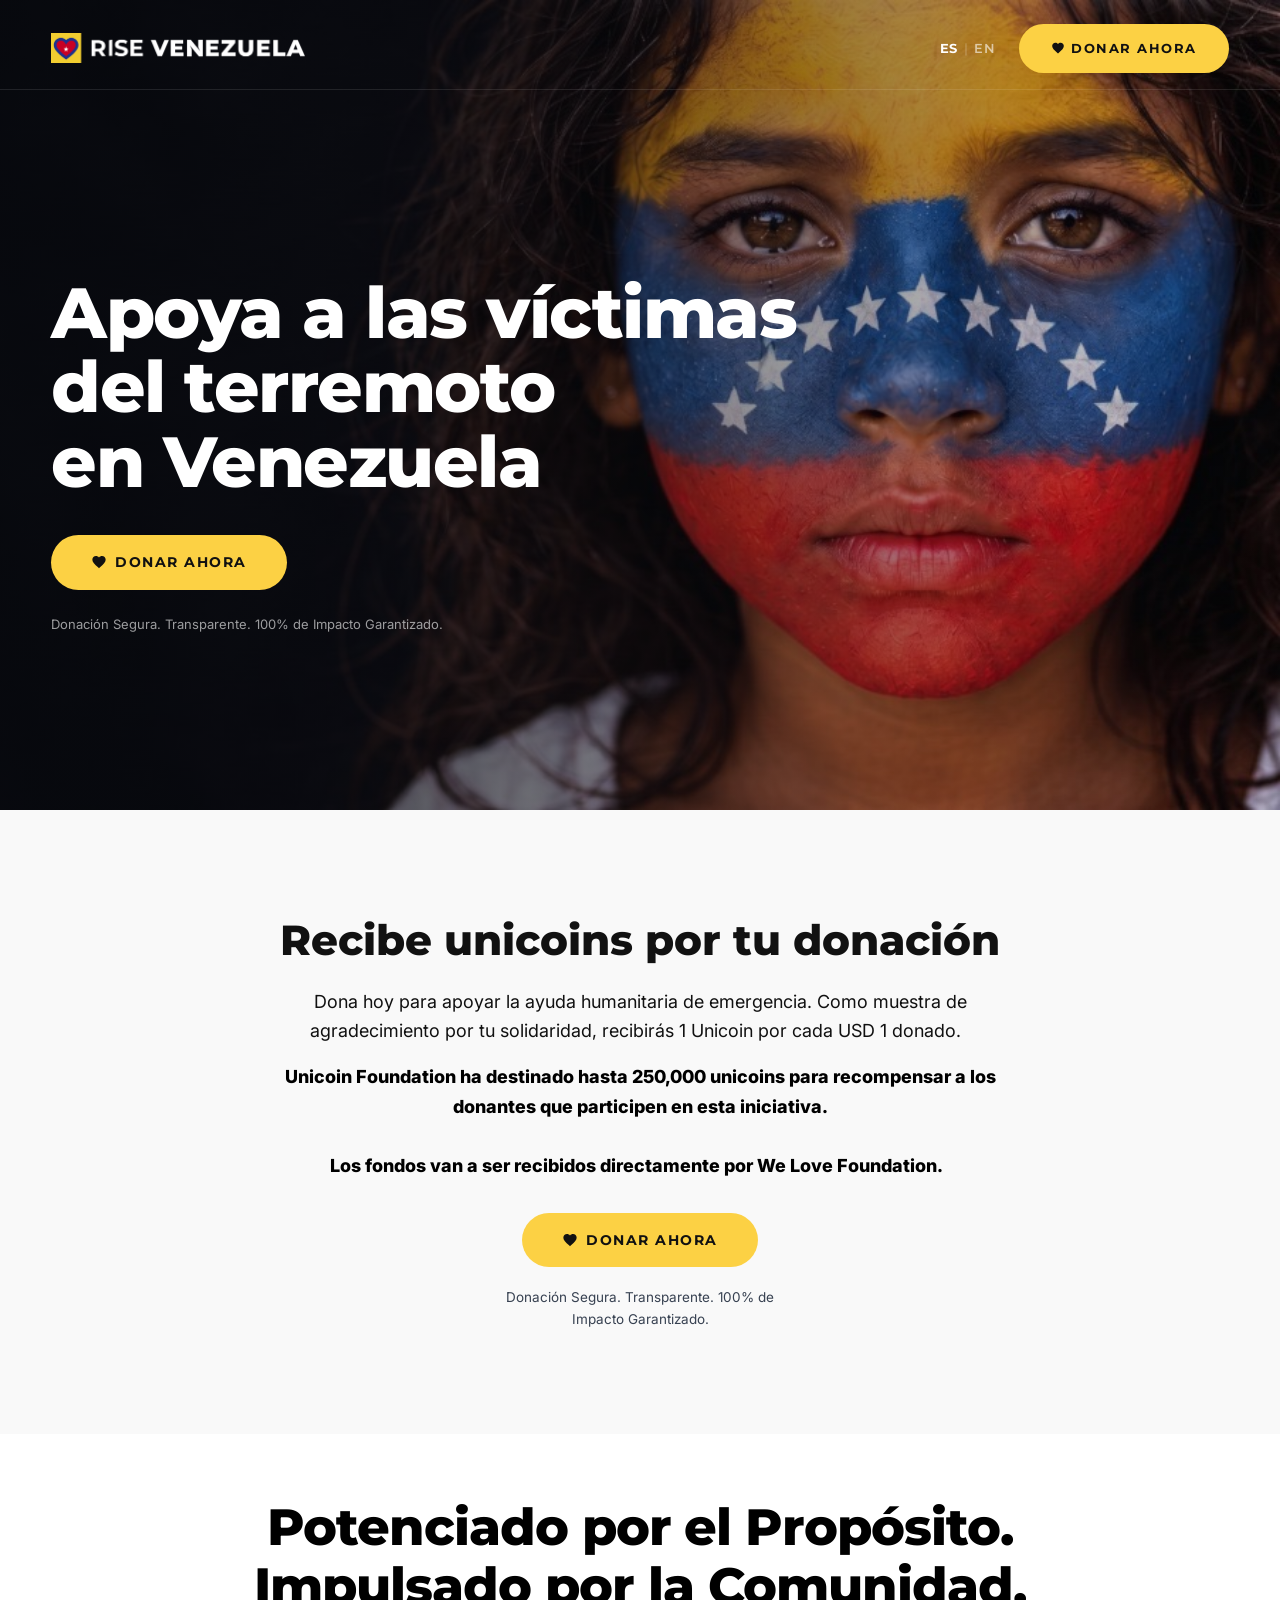
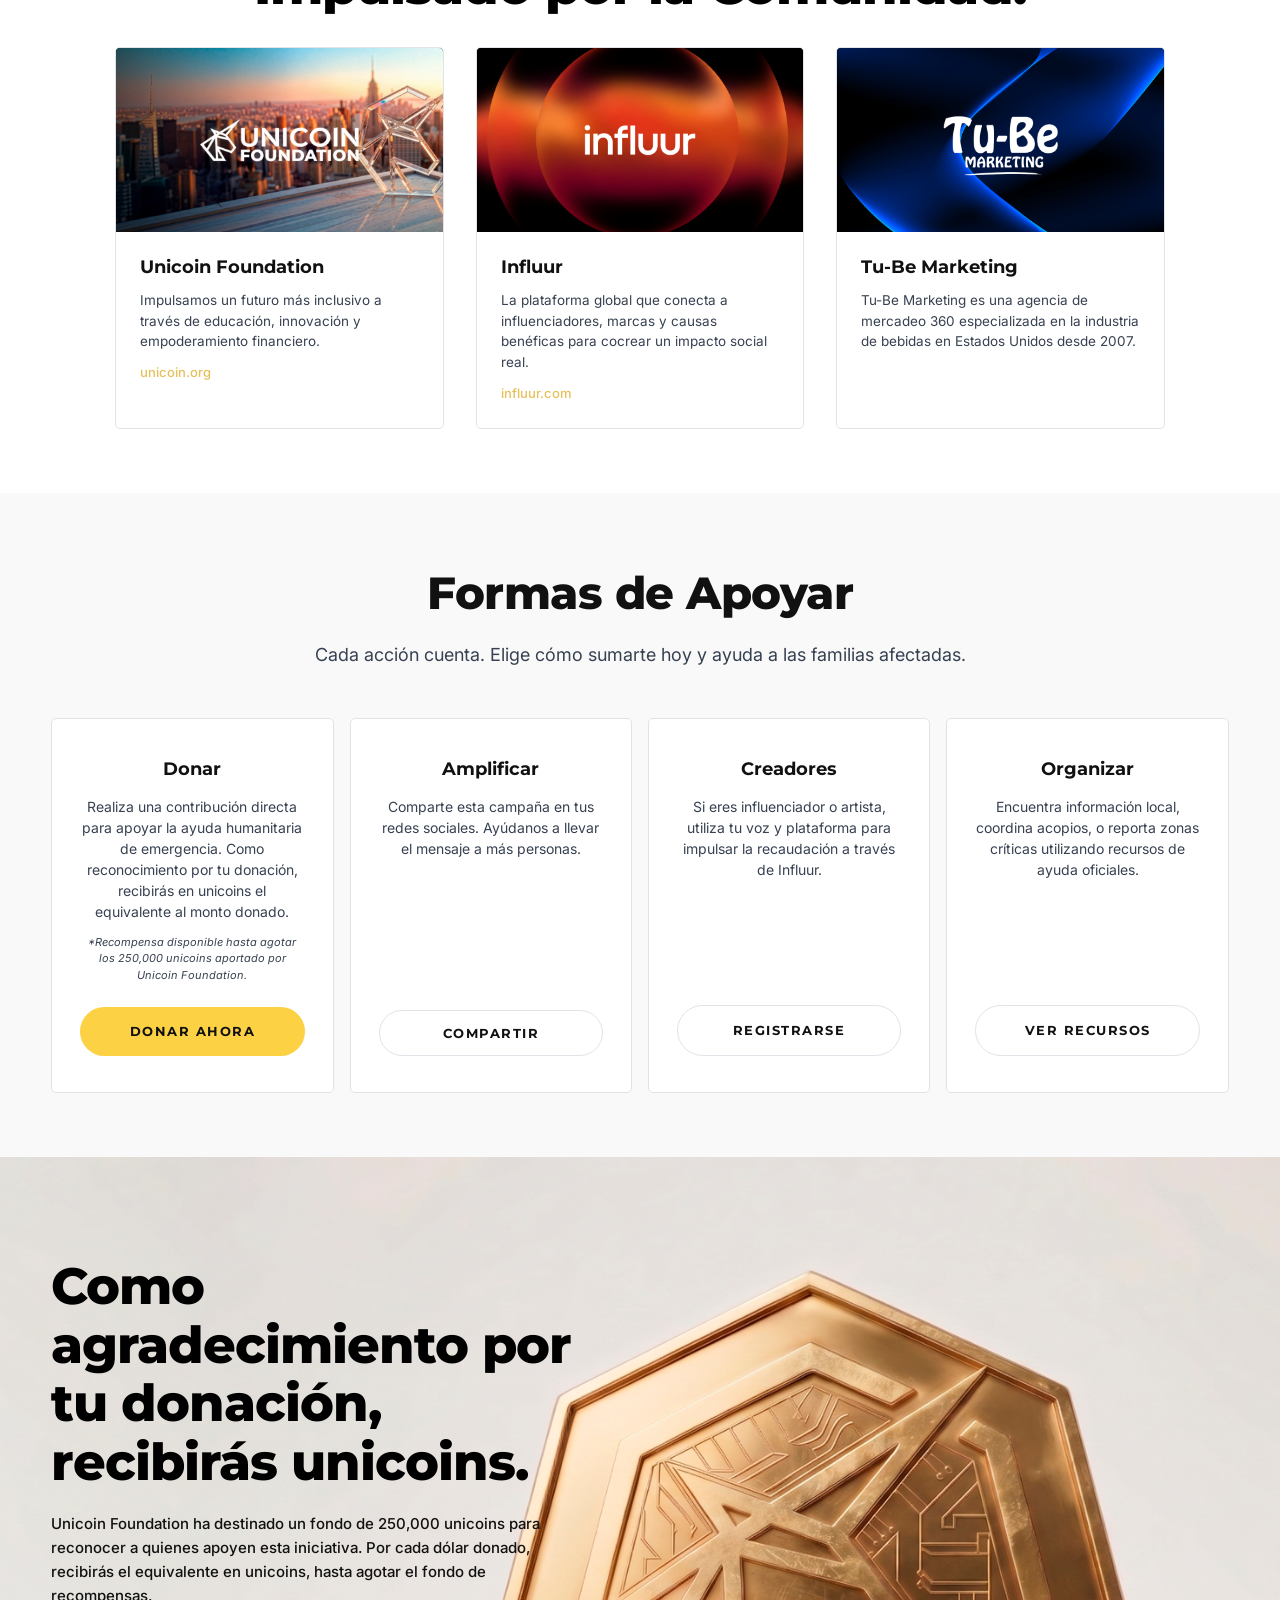
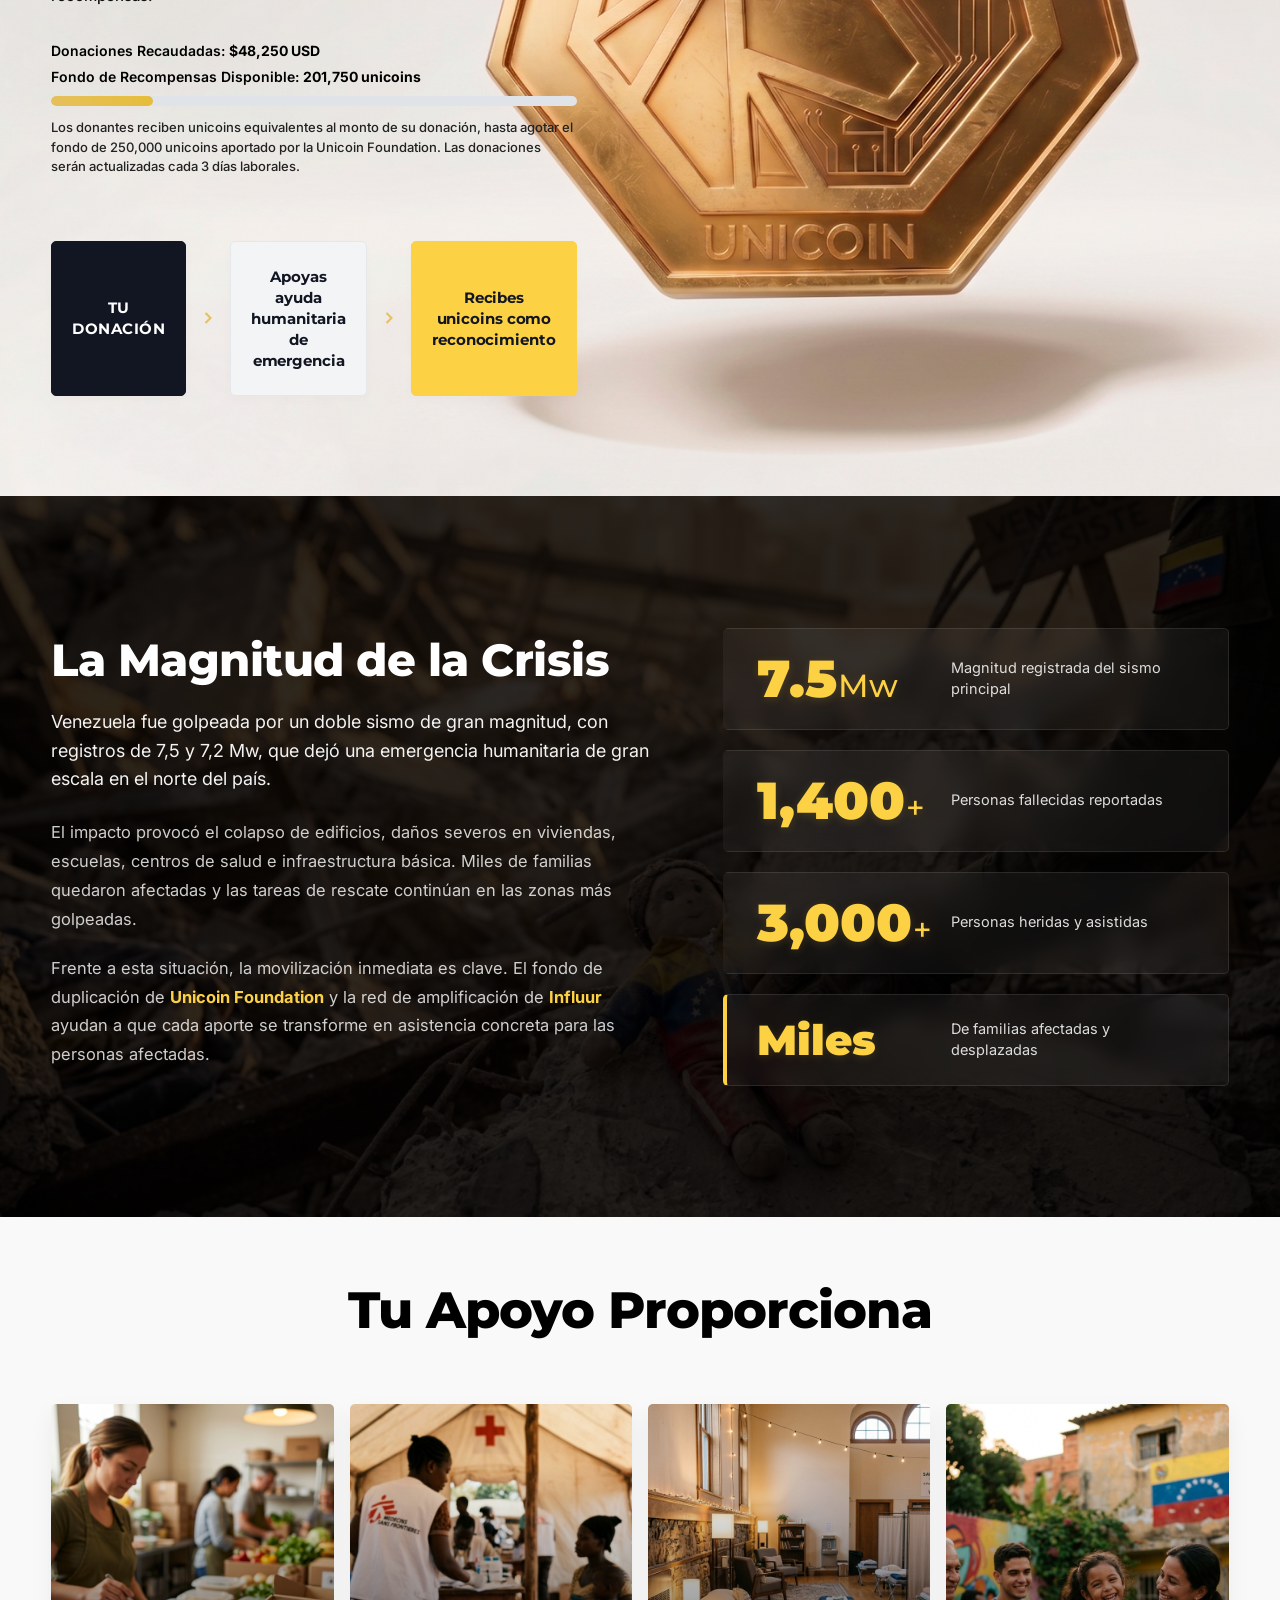
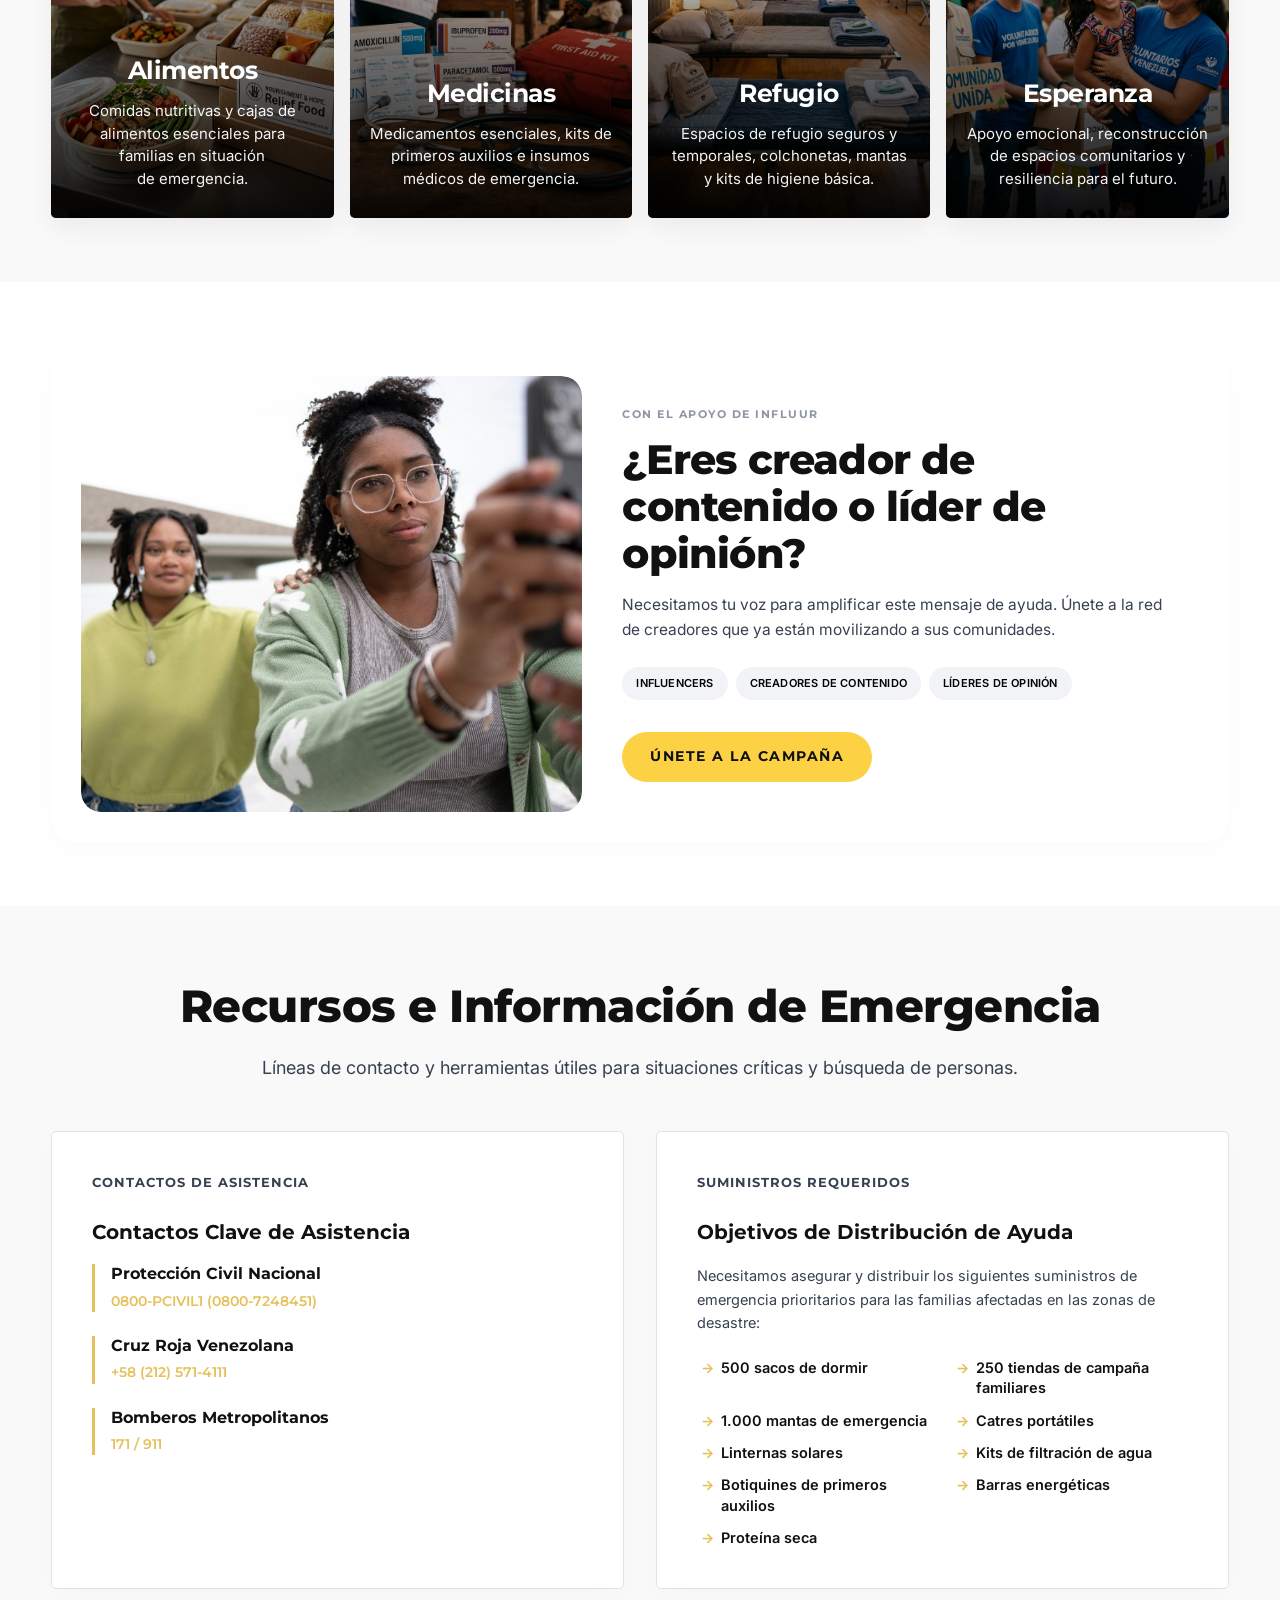
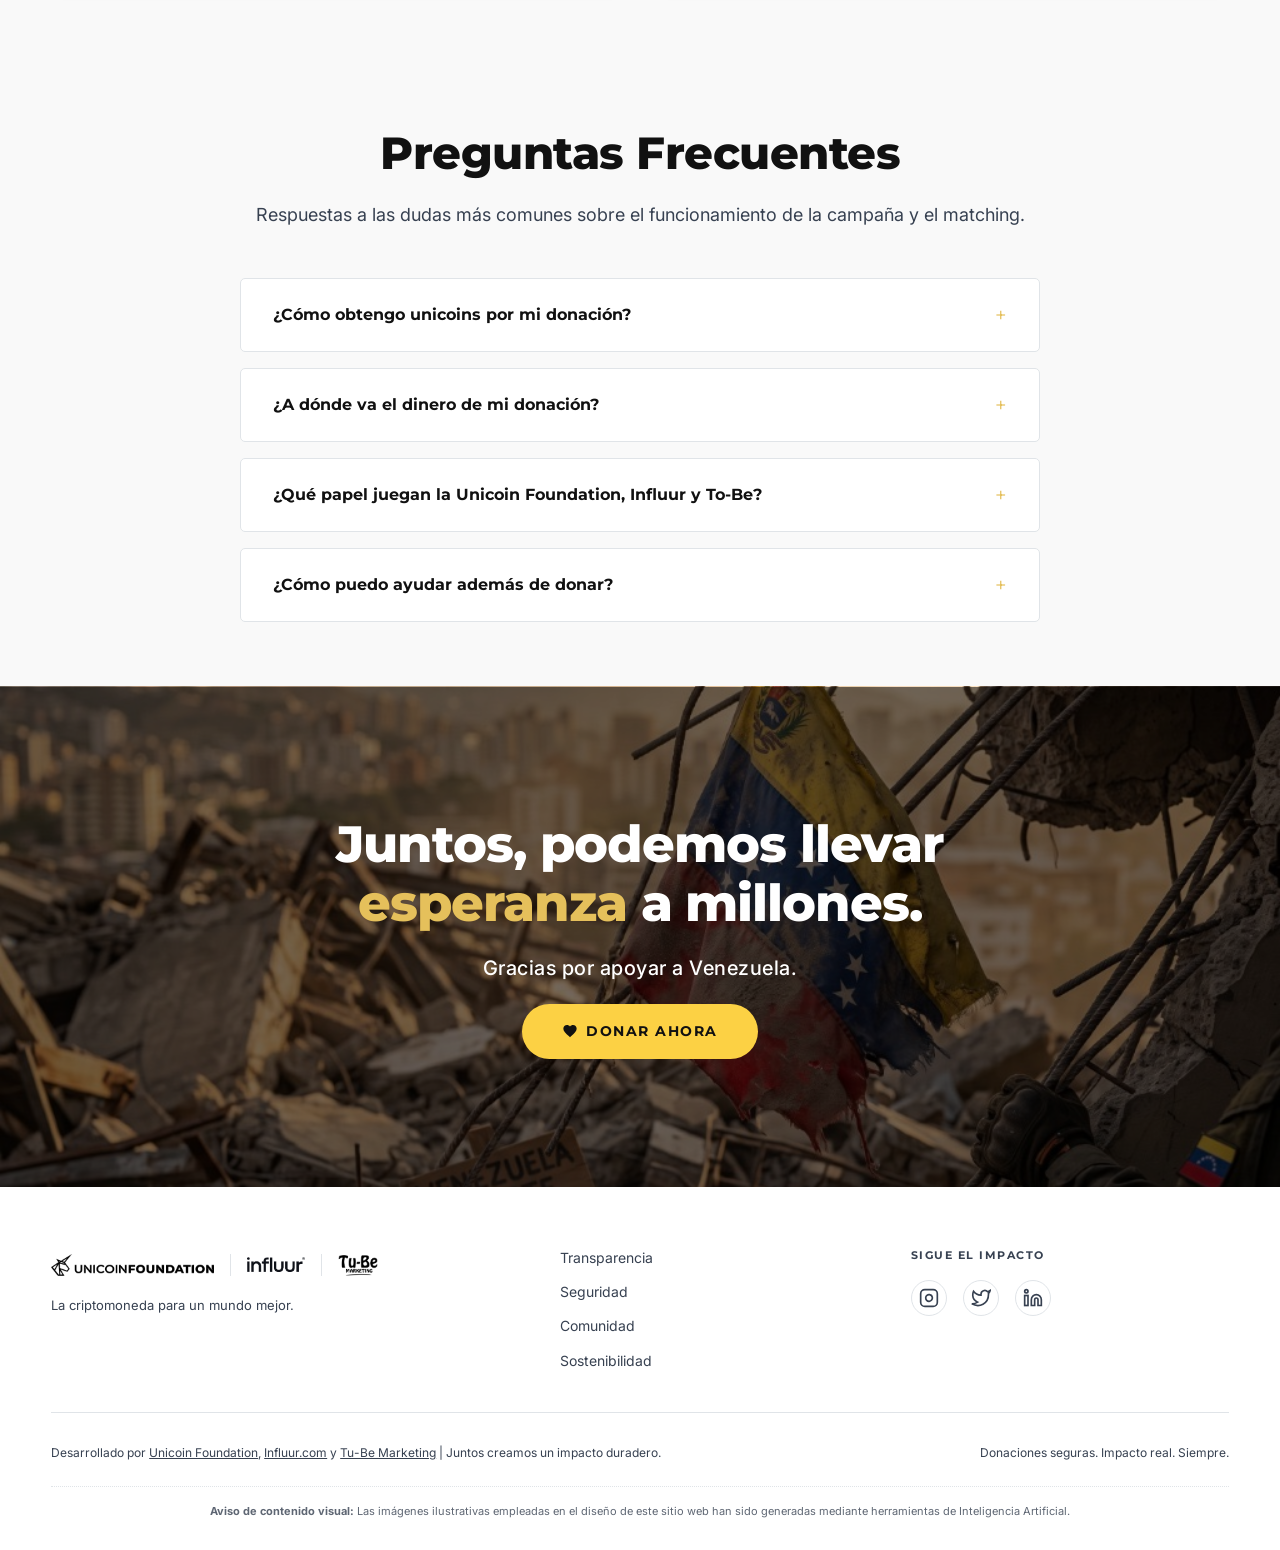
==== commit befe65e6: "Remove line break in reward text" ====
--- a/v2/index.html
+++ b/v2/index.html
@@ -64,7 +64,7 @@
             <div class="reward-card">
                 <h2 class="reward-title">Recibe unicoins por tu donación</h2>
                 <p class="reward-text">
-                    Dona hoy para apoyar la ayuda humanitaria de emergencia.<br>Como muestra de agradecimiento por tu solidaridad, recibirás 1 Unicoin por cada USD 1 donado.
+                    Dona hoy para apoyar la ayuda humanitaria de emergencia. Como muestra de agradecimiento por tu solidaridad, recibirás 1 Unicoin por cada USD 1 donado.
                &nbsp;</p>
                 <p class="reward-highlight">
                     Unicoin Foundation ha destinado hasta 250,000 unicoins para recompensar a los donantes que participen en esta iniciativa.<br><br>Los fondos van a ser recibidos directamente por We Love Foundation.
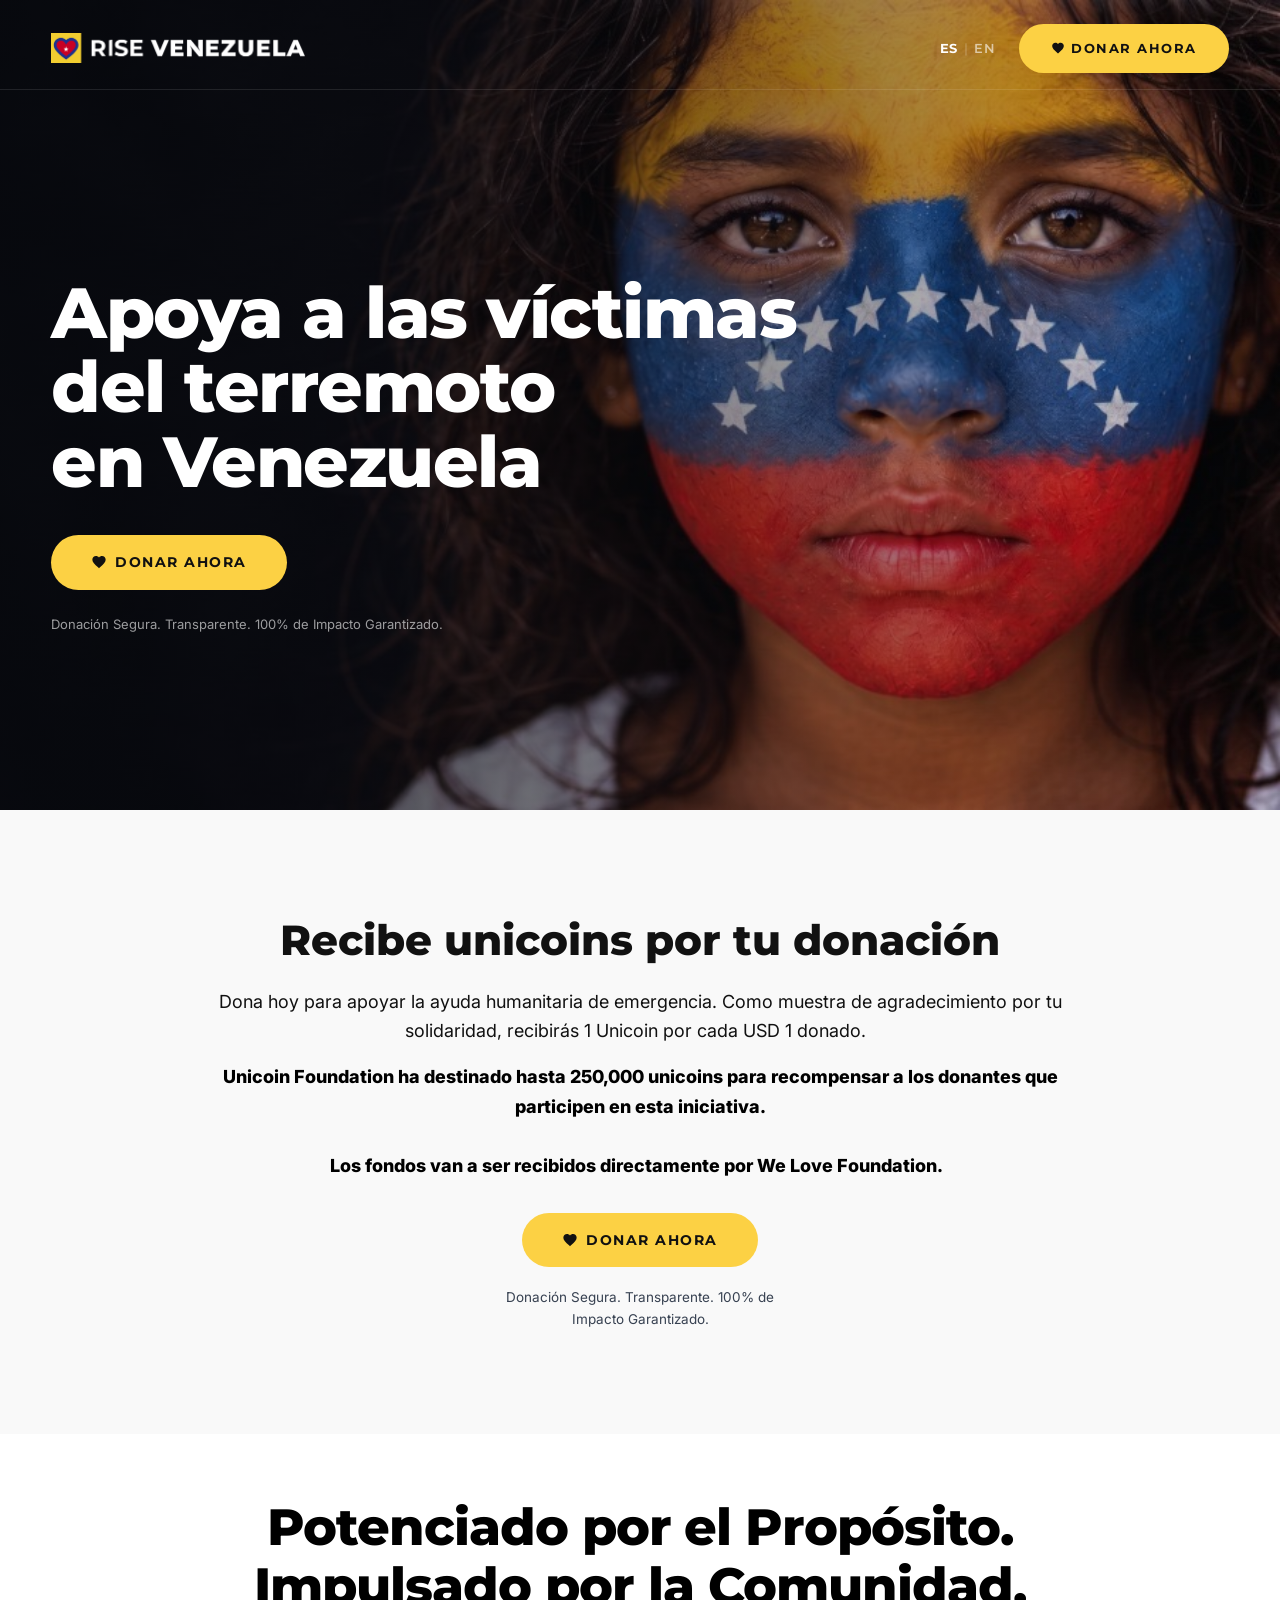
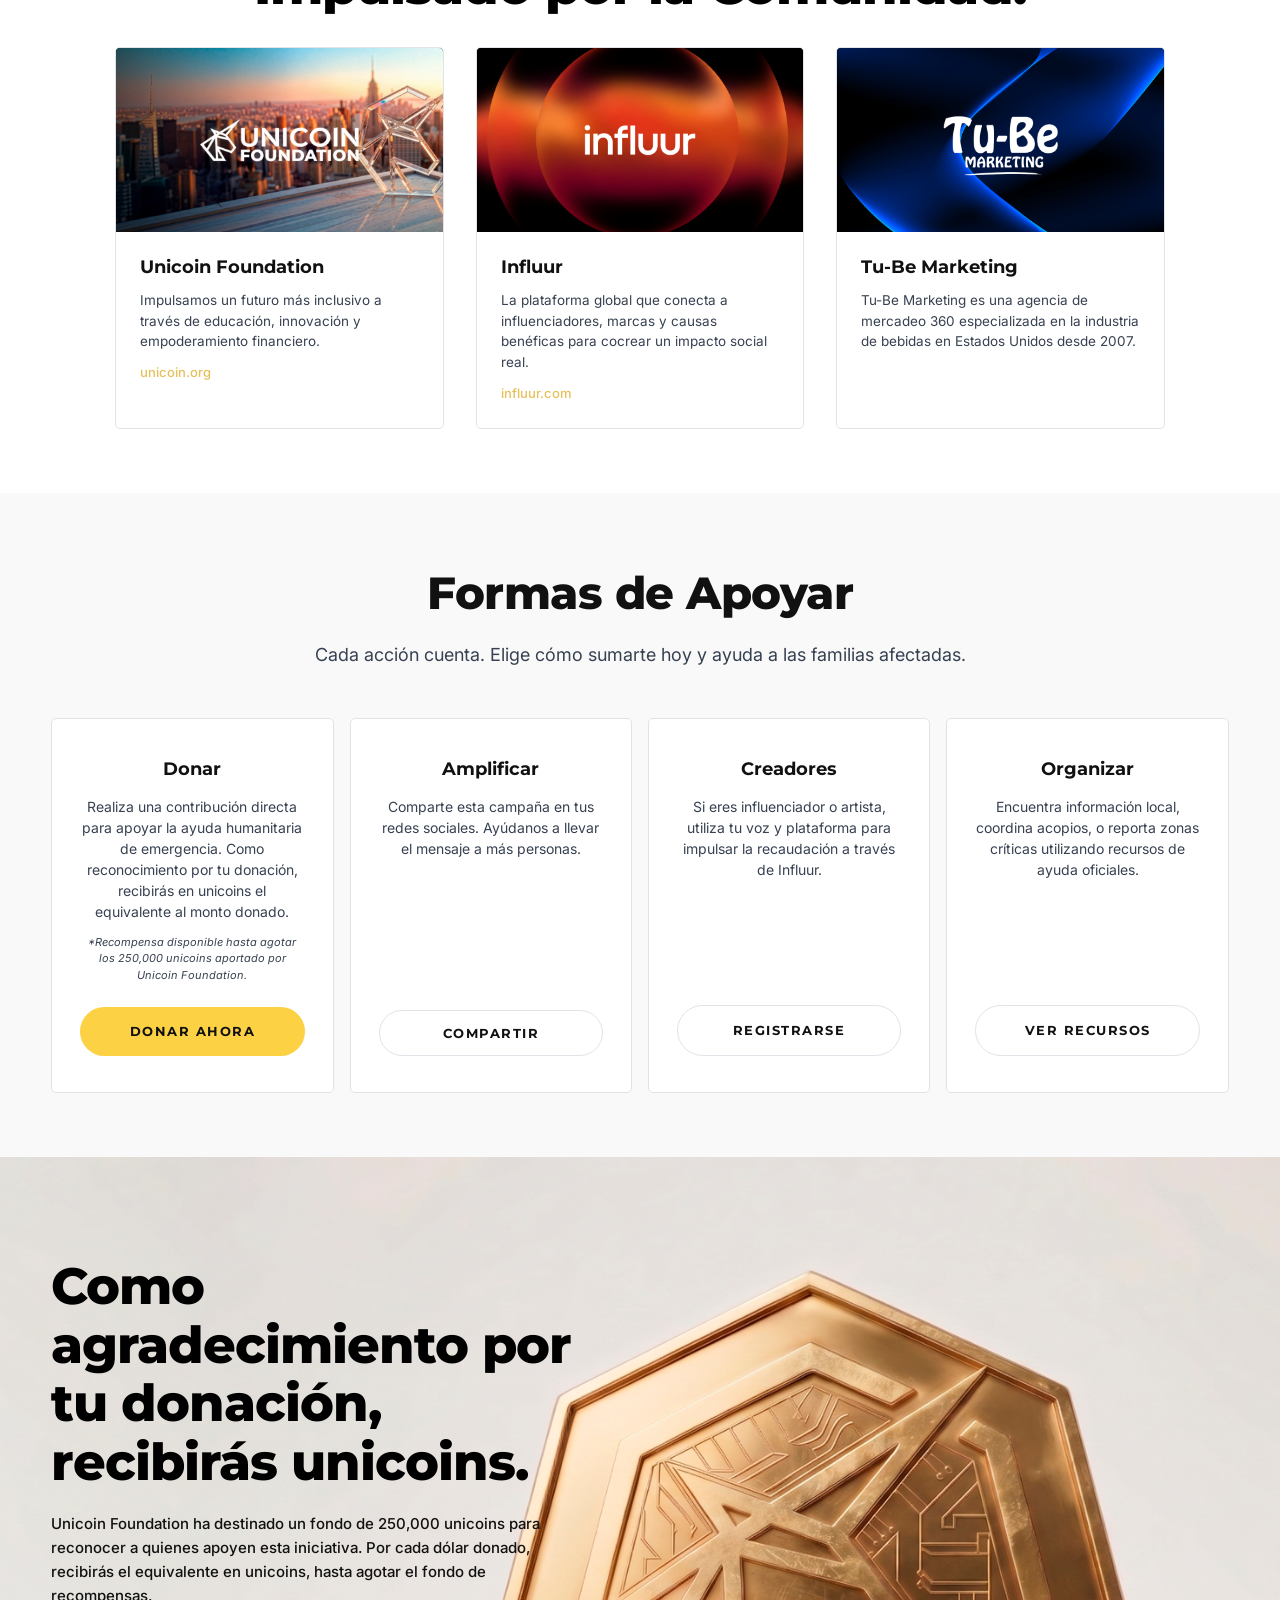
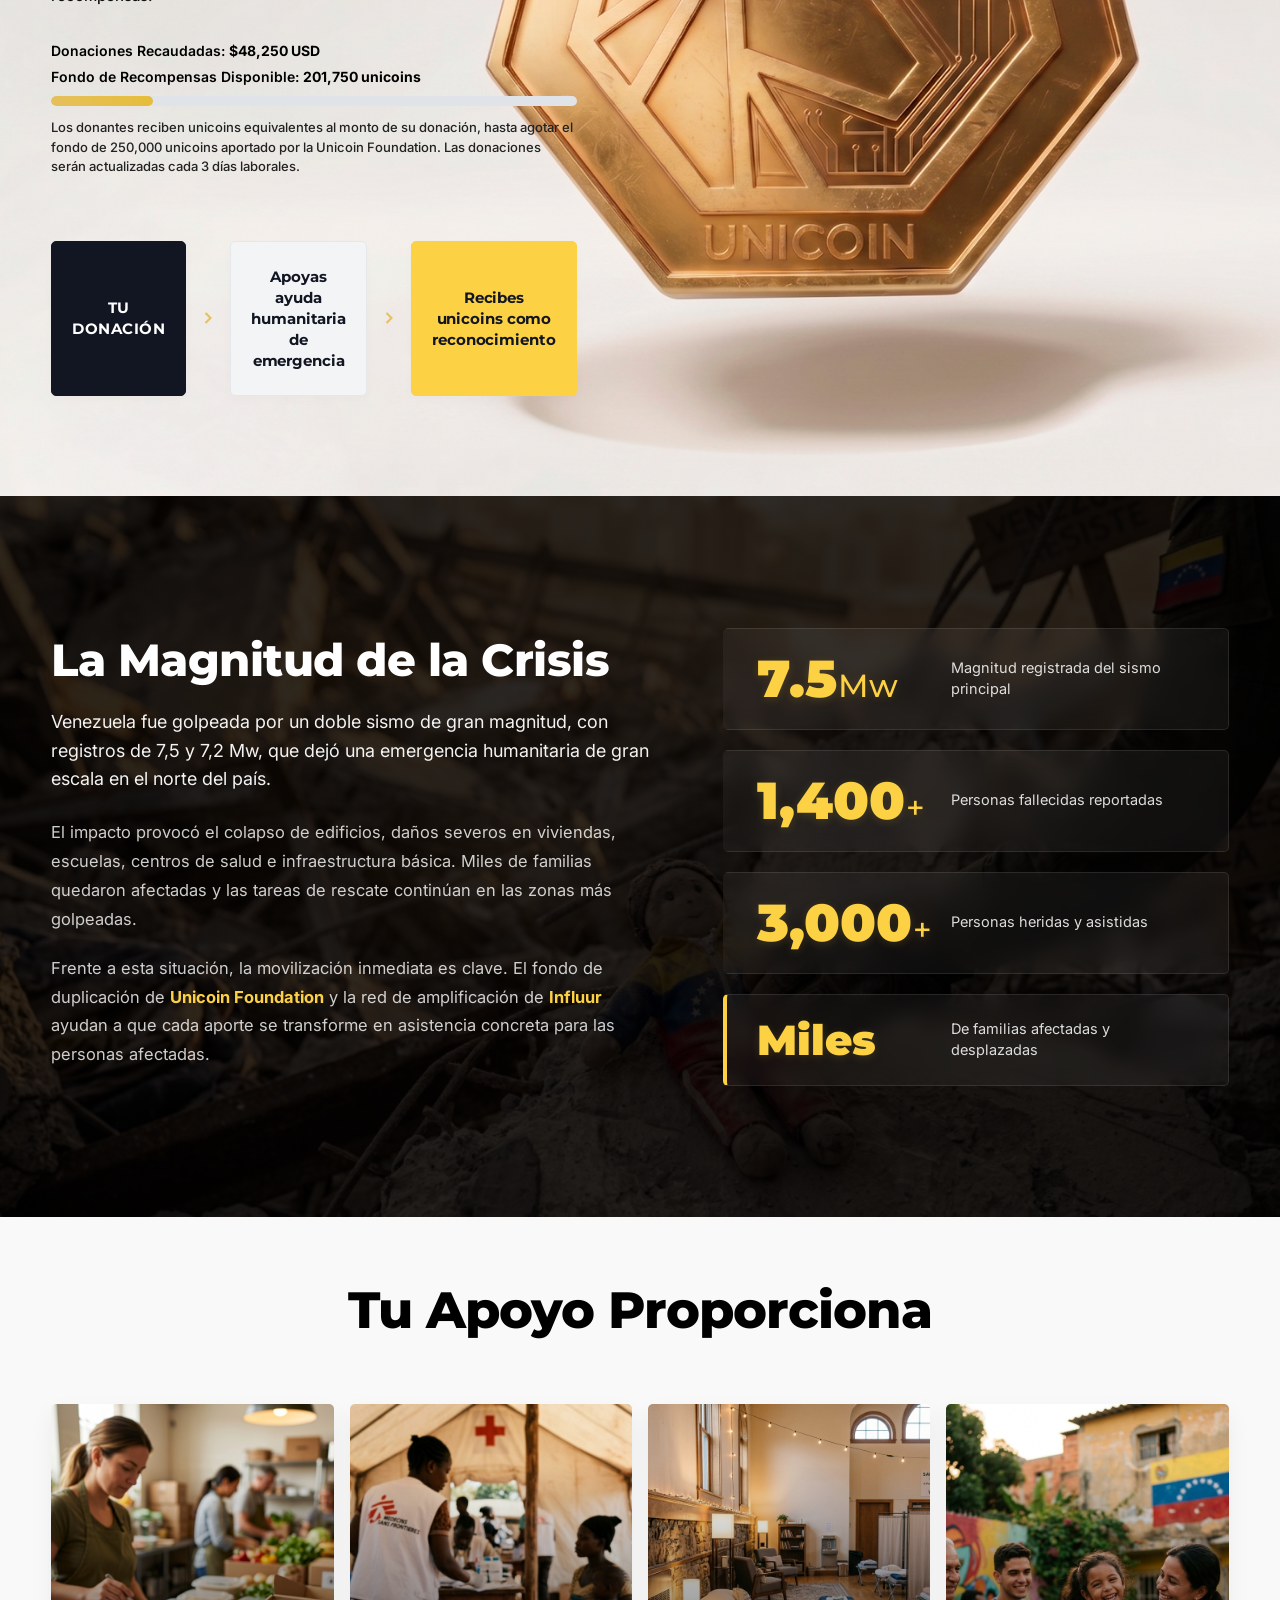
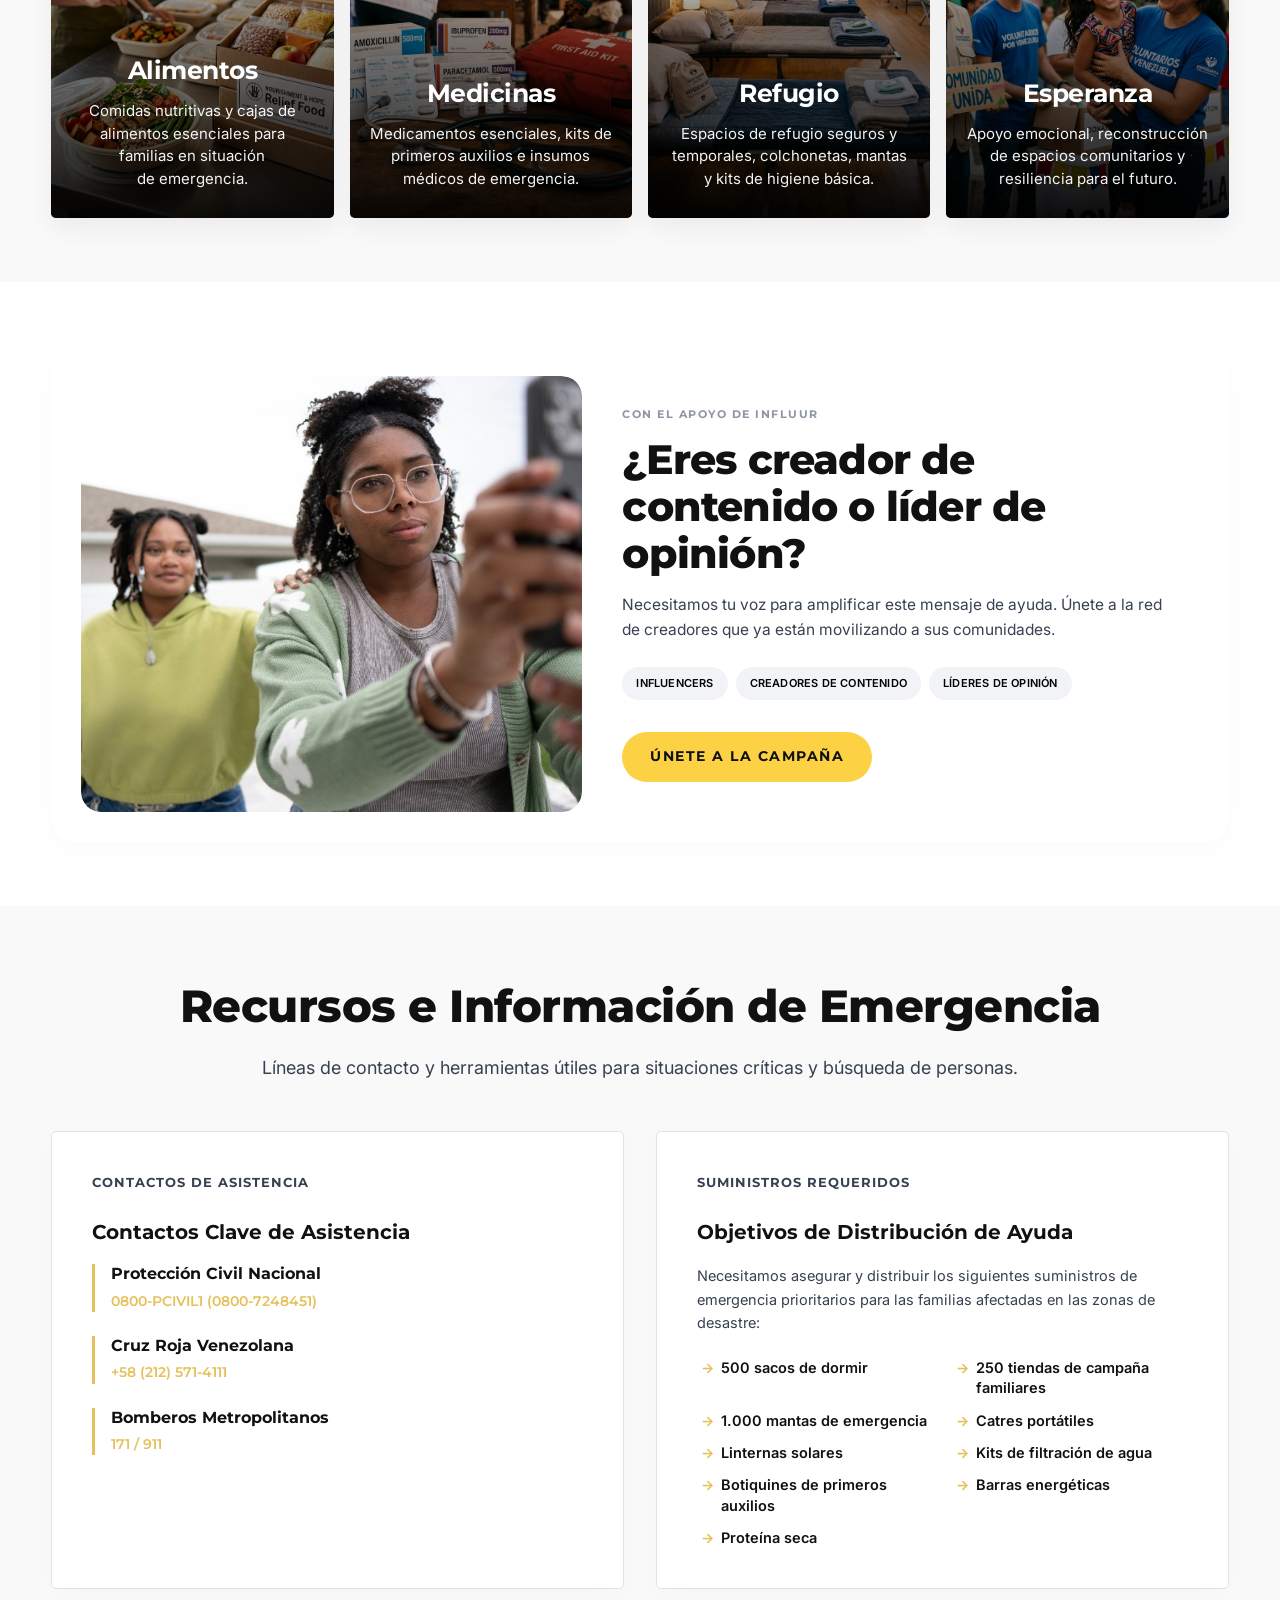
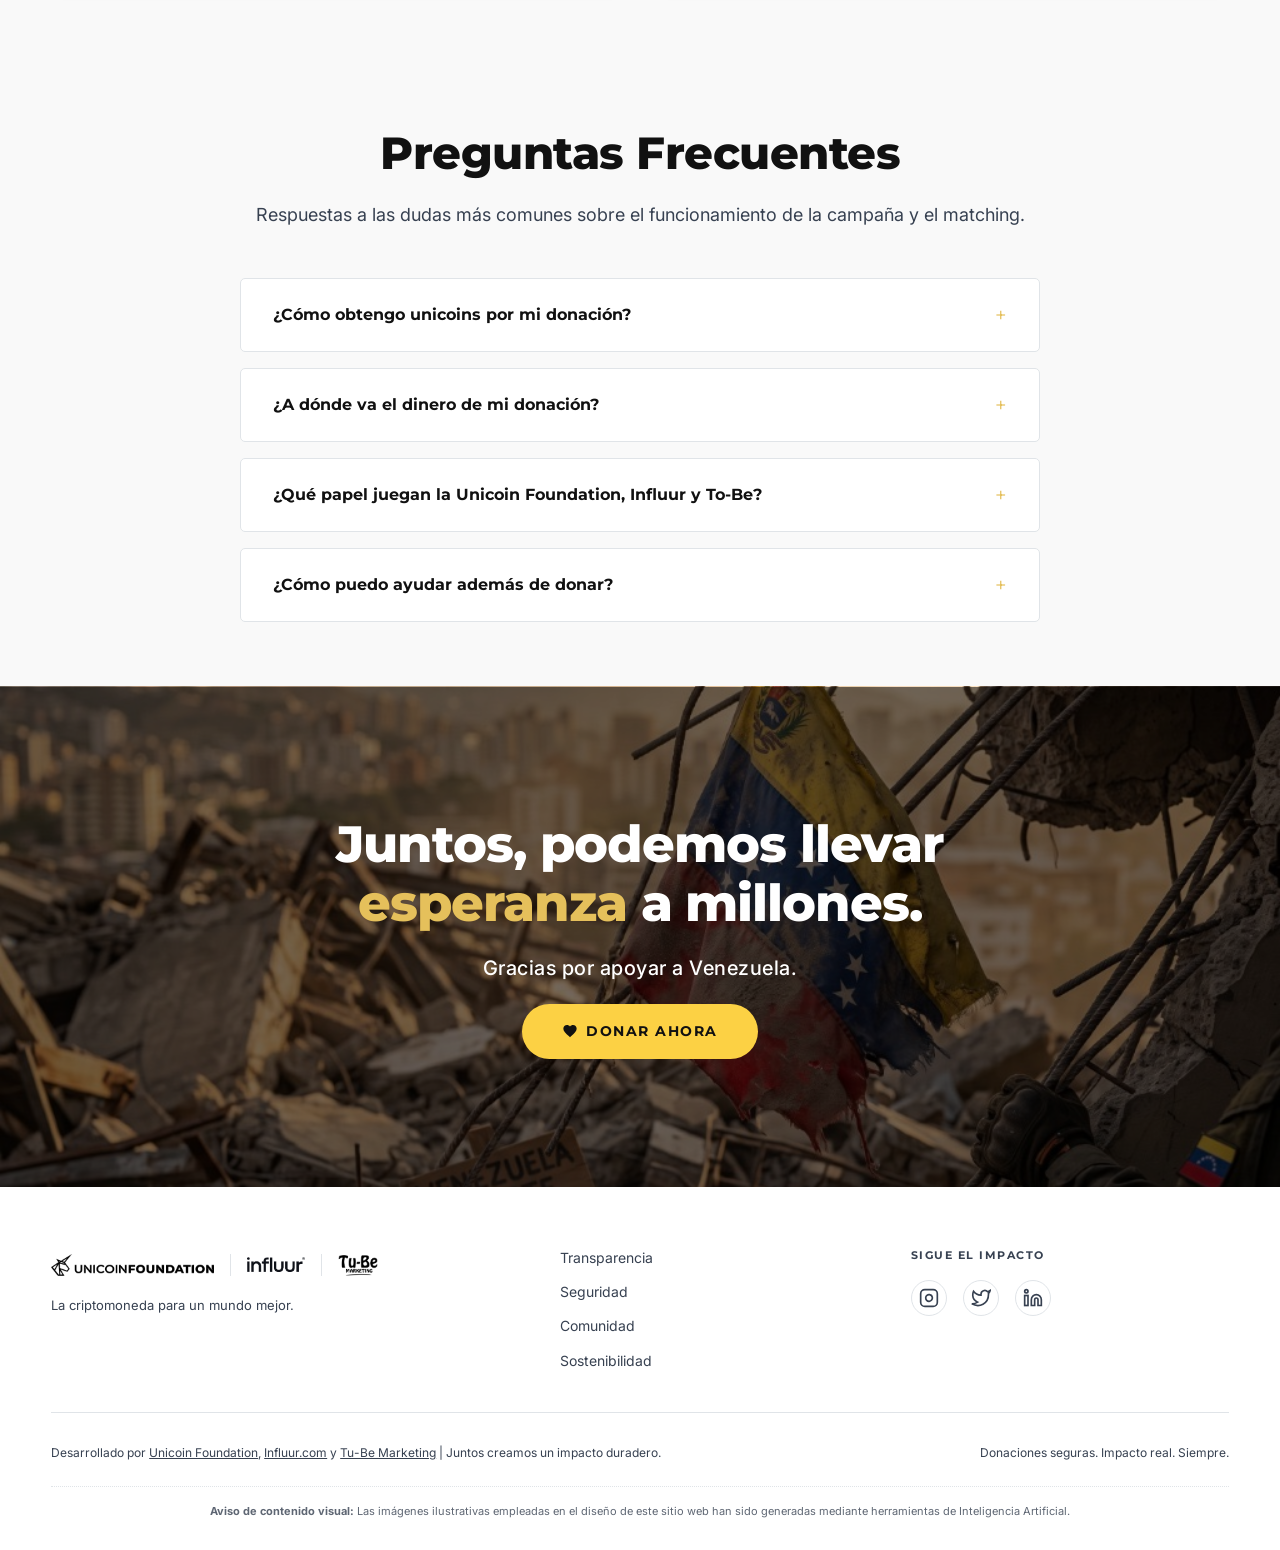
==== commit 66dca668: "Disable modal and empty donation links" ====
--- a/v2/index.html
+++ b/v2/index.html
@@ -21,7 +21,7 @@
     <header class="nav-bar">
         <div class="nav-logos">
             <!-- Main Campaign Logo -->
-            <a href="#" class="logo-link">
+            <a href="" class="logo-link">
                 <img src="../nav_logo.png" alt="Campaña Logo" class="logo-unicoin-img">
             </a>
         </div>
@@ -32,7 +32,7 @@
                 <span class="lang-divider">|</span>
                 <a href="index_en.html" class="lang-option">EN</a>
             </div>
-            <a href="#" class="btn btn-primary open-modal-btn">
+            <a href="" class="btn btn-primary donation-button">
                 <svg viewBox="0 0 24 24" fill="currentColor" width="14" height="14" style="margin-right: 6px; vertical-align: middle;"><path d="M12 21.35l-1.45-1.32C5.4 15.36 2 12.28 2 8.5 2 5.42 4.42 3 7.5 3c1.74 0 3.41.81 4.5 2.09C13.09 3.81 14.76 3 16.5 3 19.58 3 22 5.42 22 8.5c0 3.78-3.4 6.86-8.55 11.54L12 21.35z"/></svg>
                 Donar Ahora
             </a>
@@ -46,7 +46,7 @@
             <div class="hero-text-box">
                 <h1 class="hero-title">Apoya a las víctimas <br class="hero-br"> del terremoto <br class="hero-br"> en Venezuela</h1>
                 <div class="hero-actions" style="margin-top: 36px;">
-                    <a href="#" class="btn btn-primary btn-large open-modal-btn">
+                    <a href="" class="btn btn-primary btn-large donation-button">
                         <svg viewBox="0 0 24 24" fill="currentColor" width="16" height="16" style="margin-right: 8px; vertical-align: middle;"><path d="M12 21.35l-1.45-1.32C5.4 15.36 2 12.28 2 8.5 2 5.42 4.42 3 7.5 3c1.74 0 3.41.81 4.5 2.09C13.09 3.81 14.76 3 16.5 3 19.58 3 22 5.42 22 8.5c0 3.78-3.4 6.86-8.55 11.54L12 21.35z"/></svg>
                         Donar Ahora
                     </a>
@@ -70,7 +70,7 @@
                     Unicoin Foundation ha destinado hasta 250,000 unicoins para recompensar a los donantes que participen en esta iniciativa.<br><br>Los fondos van a ser recibidos directamente por We Love Foundation.
                &nbsp;</p>
                 <div class="reward-actions">
-                    <a href="#" class="btn btn-primary btn-large open-modal-btn">
+                    <a href="" class="btn btn-primary btn-large donation-button">
                         <svg viewBox="0 0 24 24" fill="currentColor" width="16" height="16" style="margin-right: 8px; vertical-align: middle;"><path d="M12 21.35l-1.45-1.32C5.4 15.36 2 12.28 2 8.5 2 5.42 4.42 3 7.5 3c1.74 0 3.41.81 4.5 2.09C13.09 3.81 14.76 3 16.5 3 19.58 3 22 5.42 22 8.5c0 3.78-3.4 6.86-8.55 11.54L12 21.35z"/></svg>
                         Donar Ahora
                     </a>
@@ -117,7 +117,7 @@
                 </a>
 
                 <!-- Tu-Be Marketing Box -->
-                <a href="#" target="_blank" class="partner-card">
+                <a href="" target="_blank" class="partner-card">
                     <div class="partner-image-wrapper">
                         <img src="../partner_tube_v2.png" alt="Tu-Be Marketing" class="partner-photo">
                     </div>
@@ -148,7 +148,7 @@
                     <h3>Donar</h3>
                     <p>Realiza una contribución directa para apoyar la ayuda humanitaria de emergencia. Como reconocimiento por tu donación, recibirás en unicoins el equivalente al monto&nbsp;donado.</p>
                     <p class="help-card-disclaimer">*Recompensa disponible hasta agotar los 250,000 unicoins aportado por Unicoin&nbsp;Foundation.</p>
-                    <a href="#" class="btn btn-primary open-modal-btn">Donar Ahora</a>
+                    <a href="" class="btn btn-primary donation-button">Donar Ahora</a>
                 </div>
                 
                 <!-- Card 2: Amplify -->
@@ -476,7 +476,7 @@
             <div class="cta-content">
                 <h2 class="cta-title">Juntos, podemos llevar <span class="highlight-gold">esperanza</span> a millones.</h2>
                 <div class="cta-handwritten">Gracias por apoyar a Venezuela.</div>
-                <a href="#" class="btn btn-primary btn-large open-modal-btn">
+                <a href="" class="btn btn-primary btn-large donation-button">
                     <svg viewBox="0 0 24 24" fill="currentColor" width="16" height="16" style="margin-right: 8px; vertical-align: middle;"><path d="M12 21.35l-1.45-1.32C5.4 15.36 2 12.28 2 8.5 2 5.42 4.42 3 7.5 3c1.74 0 3.41.81 4.5 2.09C13.09 3.81 14.76 3 16.5 3 19.58 3 22 5.42 22 8.5c0 3.78-3.4 6.86-8.55 11.54L12 21.35z"/></svg>
                     Donar Ahora
                 </a>
@@ -505,7 +505,7 @@
                         <div class="footer-logo-divider"></div>
 
                         <!-- Tu-Be Logo -->
-                        <a href="#" target="_blank" class="footer-logo-link footer-logo-tube-wrapper">
+                        <a href="" target="_blank" class="footer-logo-link footer-logo-tube-wrapper">
                             <img src="../tube_logo_black.png" alt="Tu-Be Marketing Logo" class="footer-logo-tube-img">
                         </a>
                     </div>
@@ -513,10 +513,10 @@
                 </div>
                 
                 <div class="footer-links-grid">
-                    <a href="#">Transparencia</a>
-                    <a href="#">Seguridad</a>
-                    <a href="#">Comunidad</a>
-                    <a href="#">Sostenibilidad</a>
+                    <a href="">Transparencia</a>
+                    <a href="">Seguridad</a>
+                    <a href="">Comunidad</a>
+                    <a href="">Sostenibilidad</a>
                 </div>
                 
                 <div class="footer-socials">
@@ -546,7 +546,7 @@
             </div>
             
             <div class="footer-bottom">
-                <p class="footer-credits">Desarrollado por <a href="https://unicoin.org" target="_blank" style="text-decoration: underline;">Unicoin Foundation</a>, <a href="https://www.influur.com" target="_blank" style="text-decoration: underline;">Influur.com</a> y <a href="#" target="_blank" style="text-decoration: underline;">Tu-Be Marketing</a> | Juntos creamos un impacto&nbsp;duradero.</p>
+                <p class="footer-credits">Desarrollado por <a href="https://unicoin.org" target="_blank" style="text-decoration: underline;">Unicoin Foundation</a>, <a href="https://www.influur.com" target="_blank" style="text-decoration: underline;">Influur.com</a> y <a href="" target="_blank" style="text-decoration: underline;">Tu-Be Marketing</a> | Juntos creamos un impacto&nbsp;duradero.</p>
                 <div class="footer-secure-badge">
                     <span>Donaciones seguras. Impacto real. Siempre.</span>
                 </div>
--- a/v2/style.css
+++ b/v2/style.css
@@ -507,7 +507,7 @@
 }
 
 .reward-card {
-    max-width: 820px;
+    max-width: 950px;
     margin: 0 auto;
     background: transparent;
     border: none;
@@ -530,7 +530,7 @@
     color: #111111;
     line-height: 1.65;
     margin-bottom: 16px;
-    max-width: 820px;
+    max-width: 950px;
     margin-left: auto;
     margin-right: auto;
 }
@@ -541,7 +541,7 @@
     color: #000000;
     line-height: 1.65;
     margin-bottom: 32px;
-    max-width: 820px;
+    max-width: 950px;
     margin-left: auto;
     margin-right: auto;
 }
@@ -572,7 +572,7 @@
 .section-lead {
     font-size: clamp(16px, 2vw, 18px);
     color: var(--color-text-muted-dark);
-    max-width: 820px;
+    max-width: 950px;
     margin: 0 auto 48px;
     line-height: 1.6;
 }
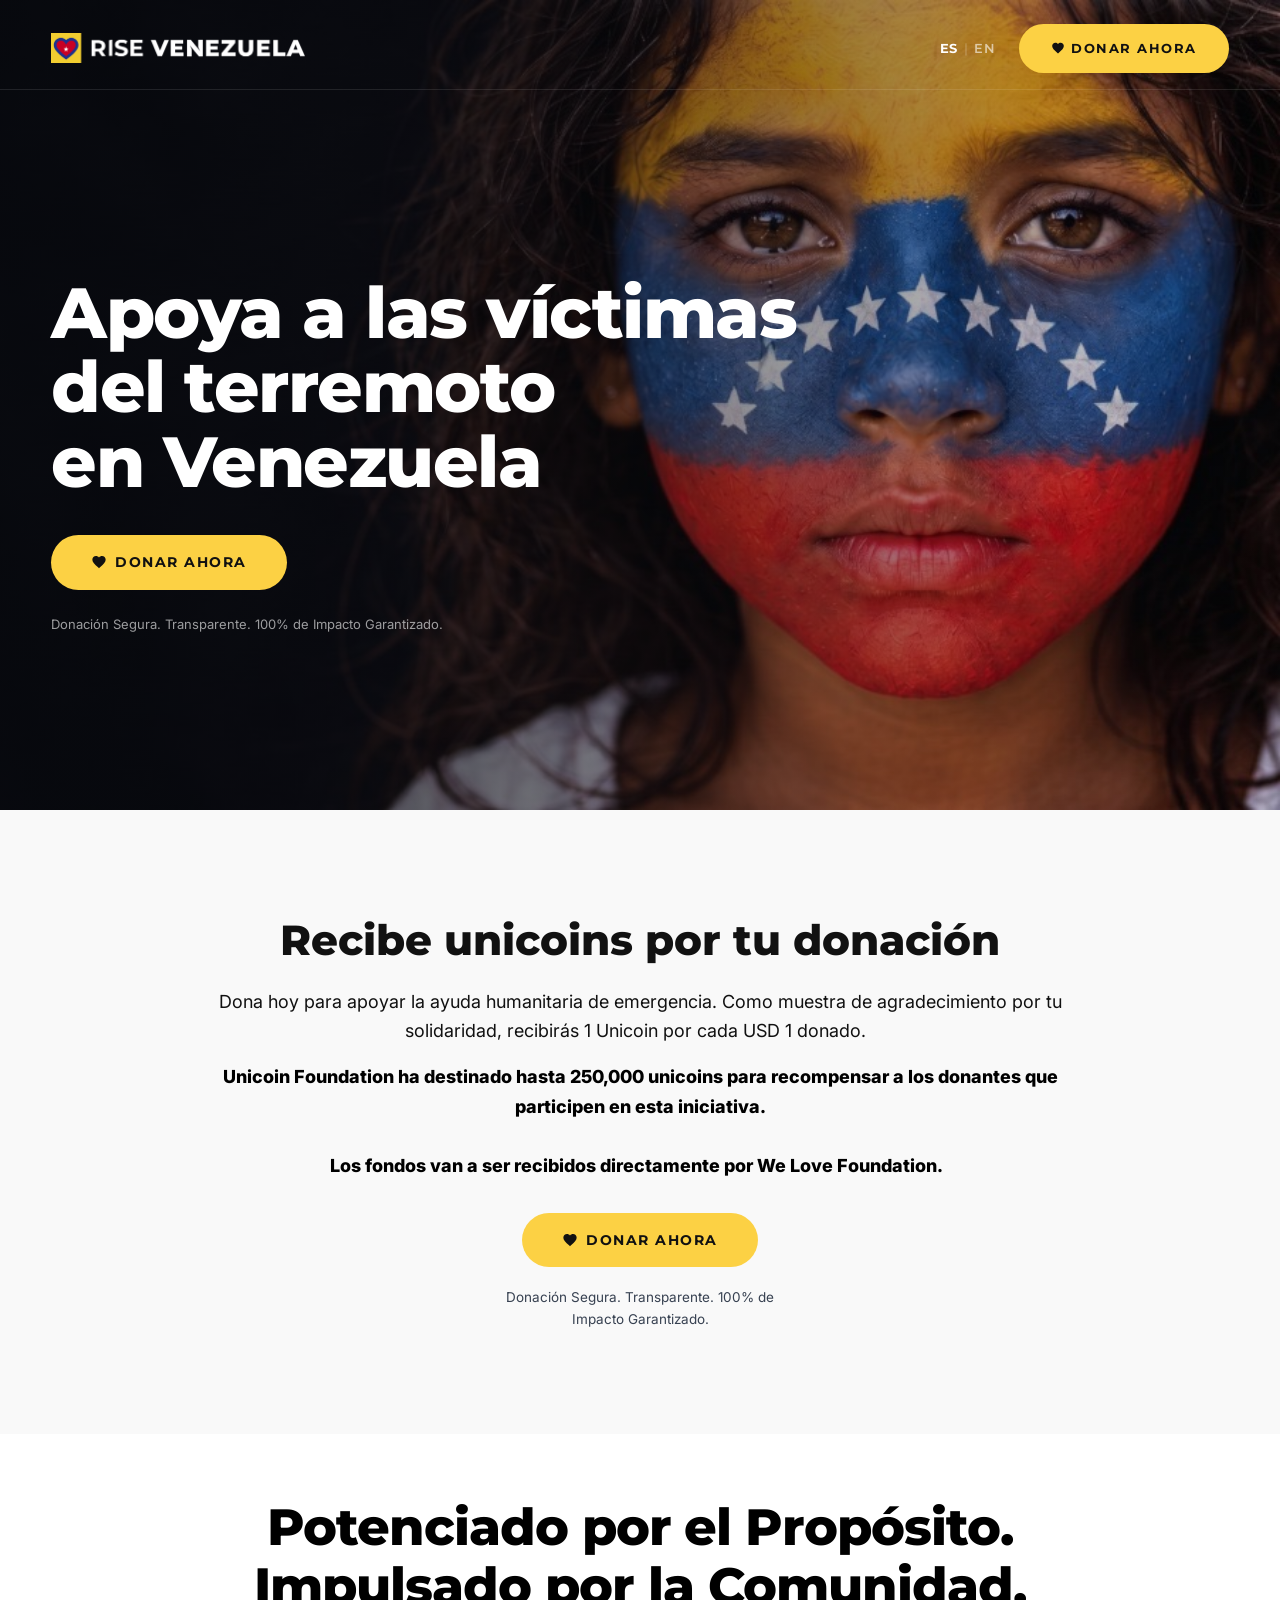
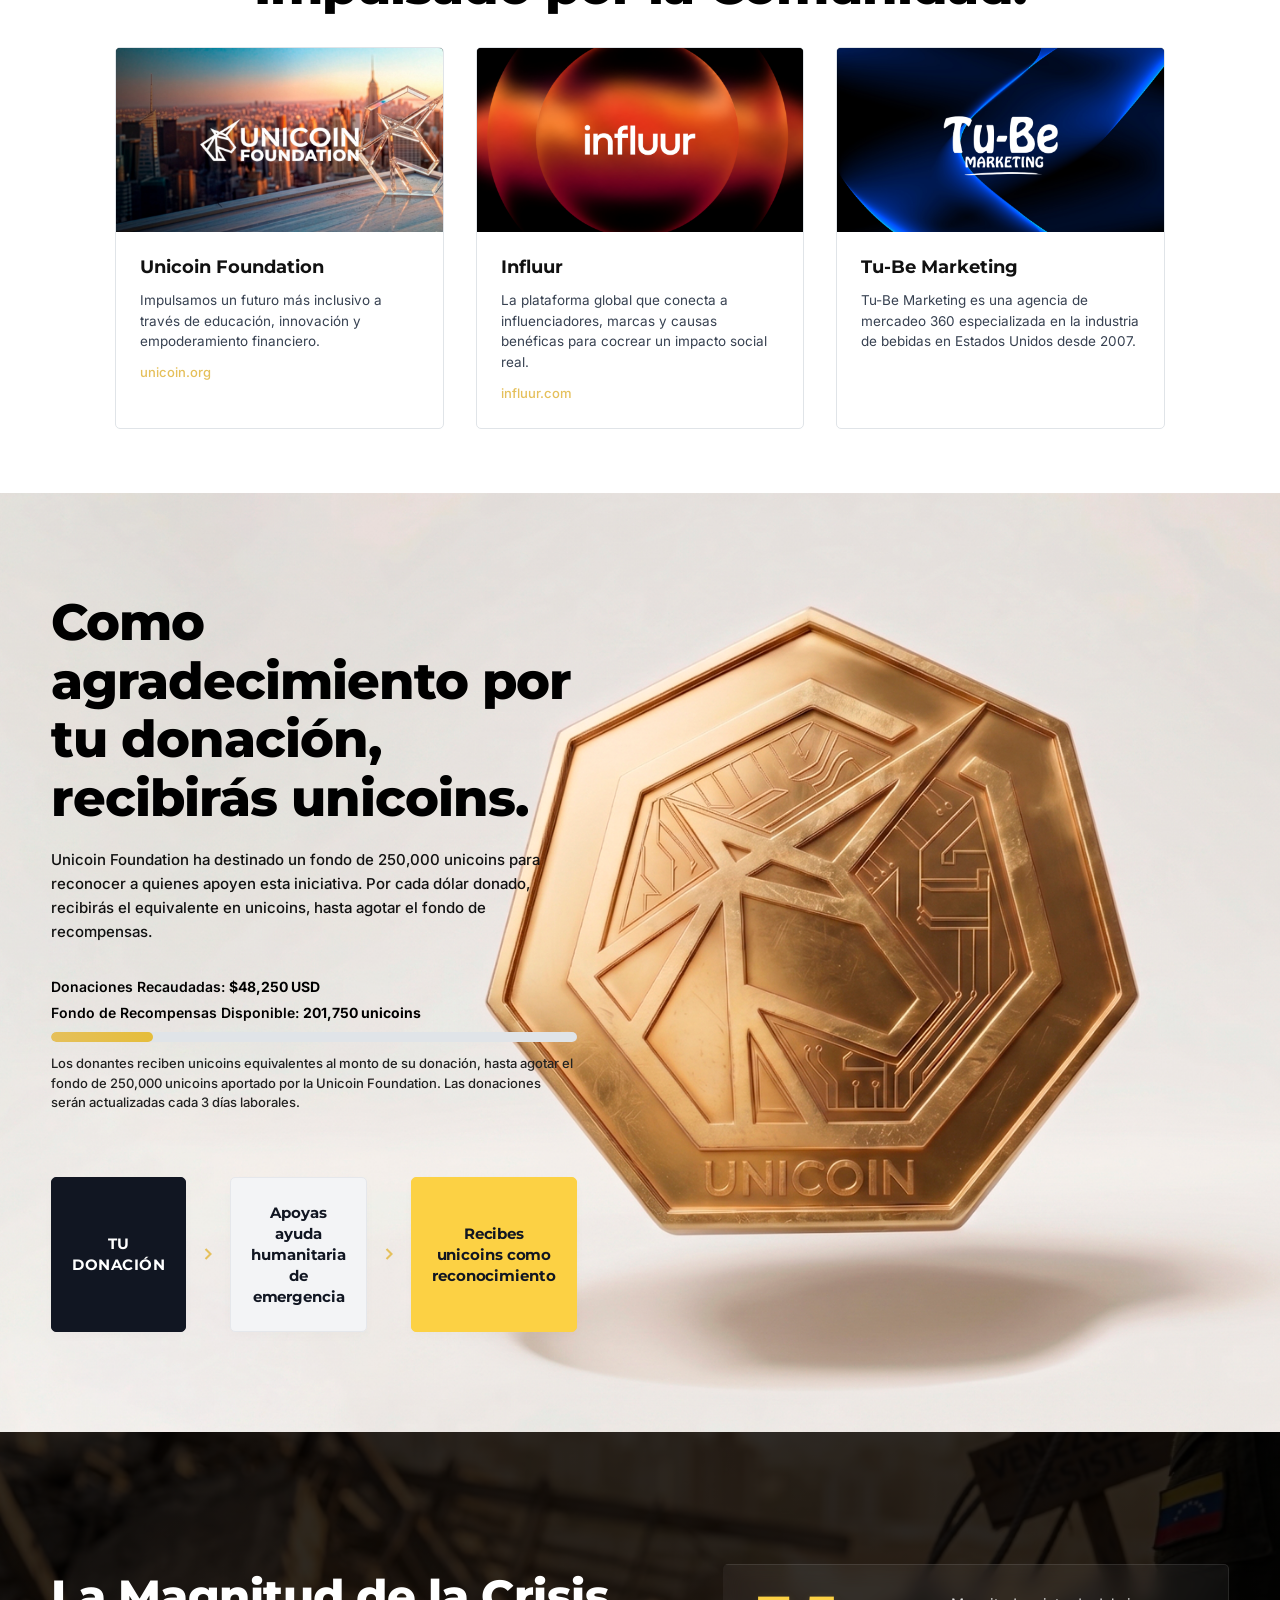
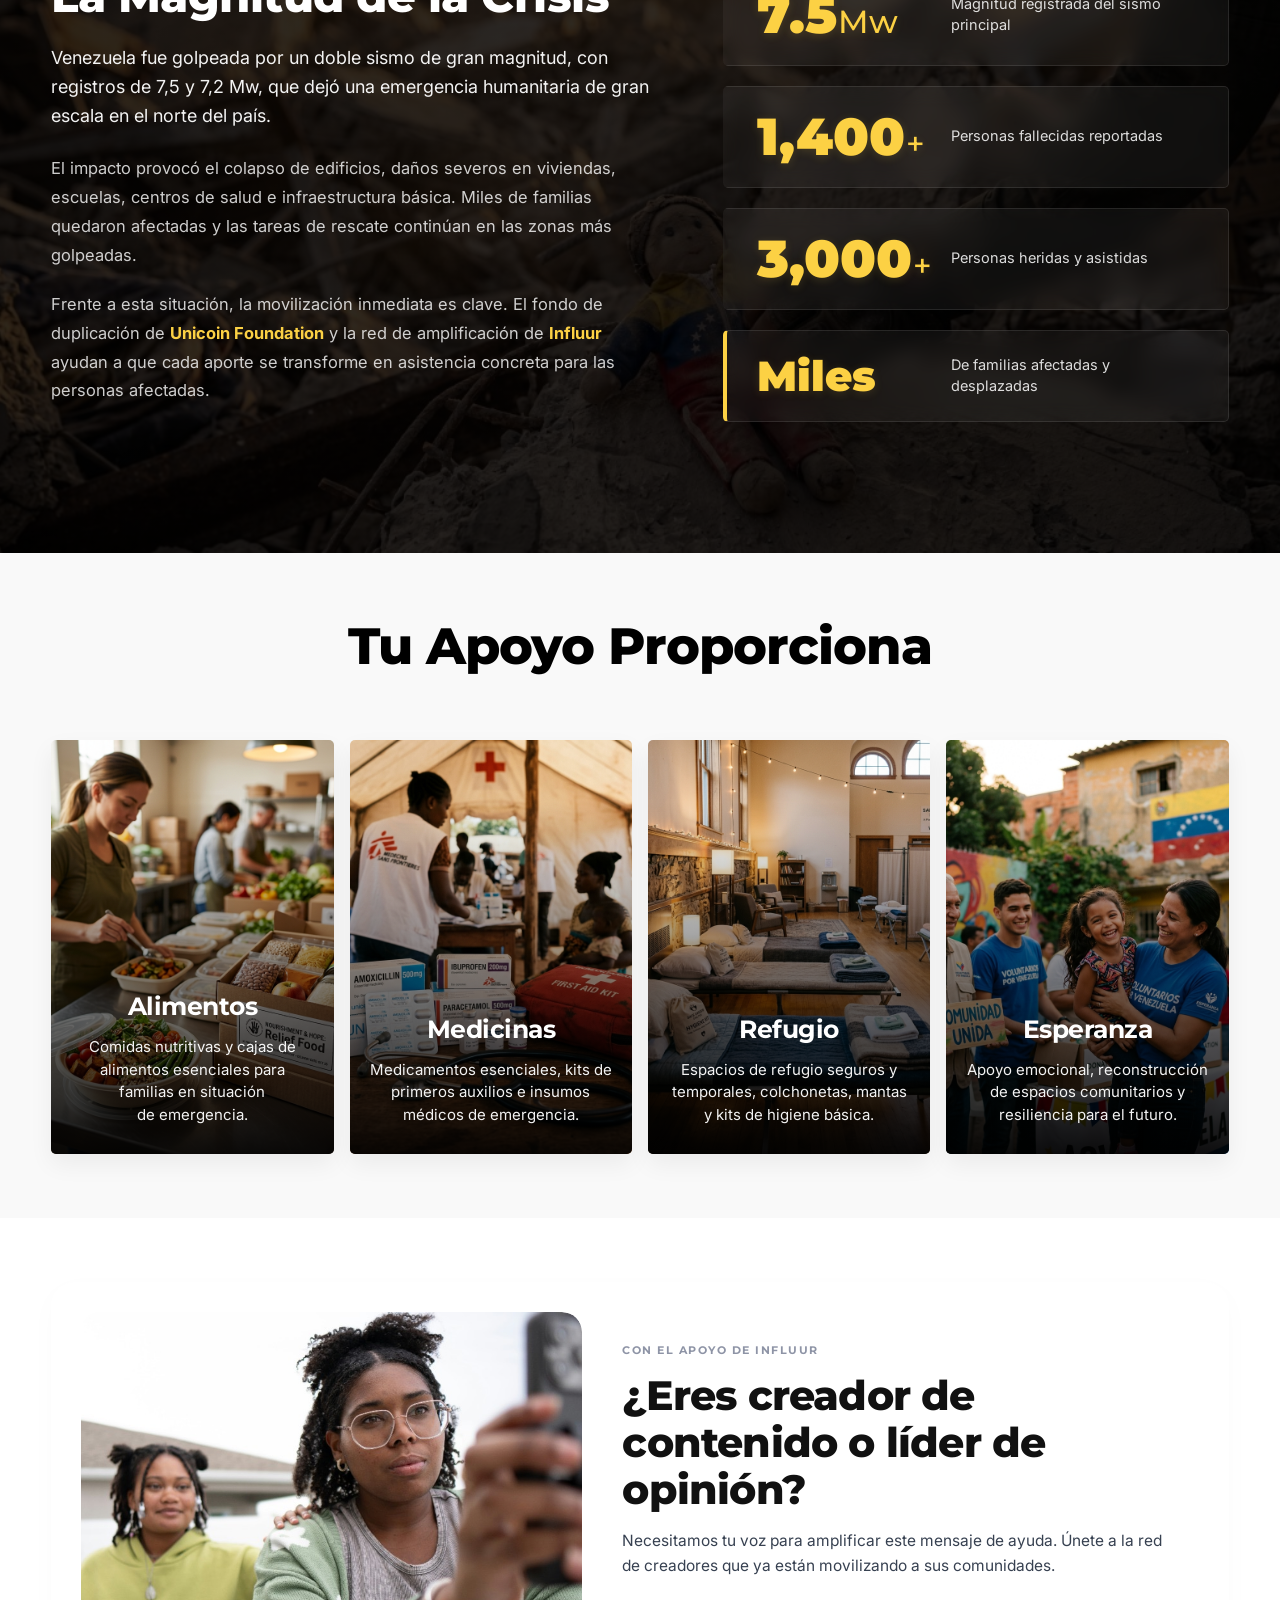
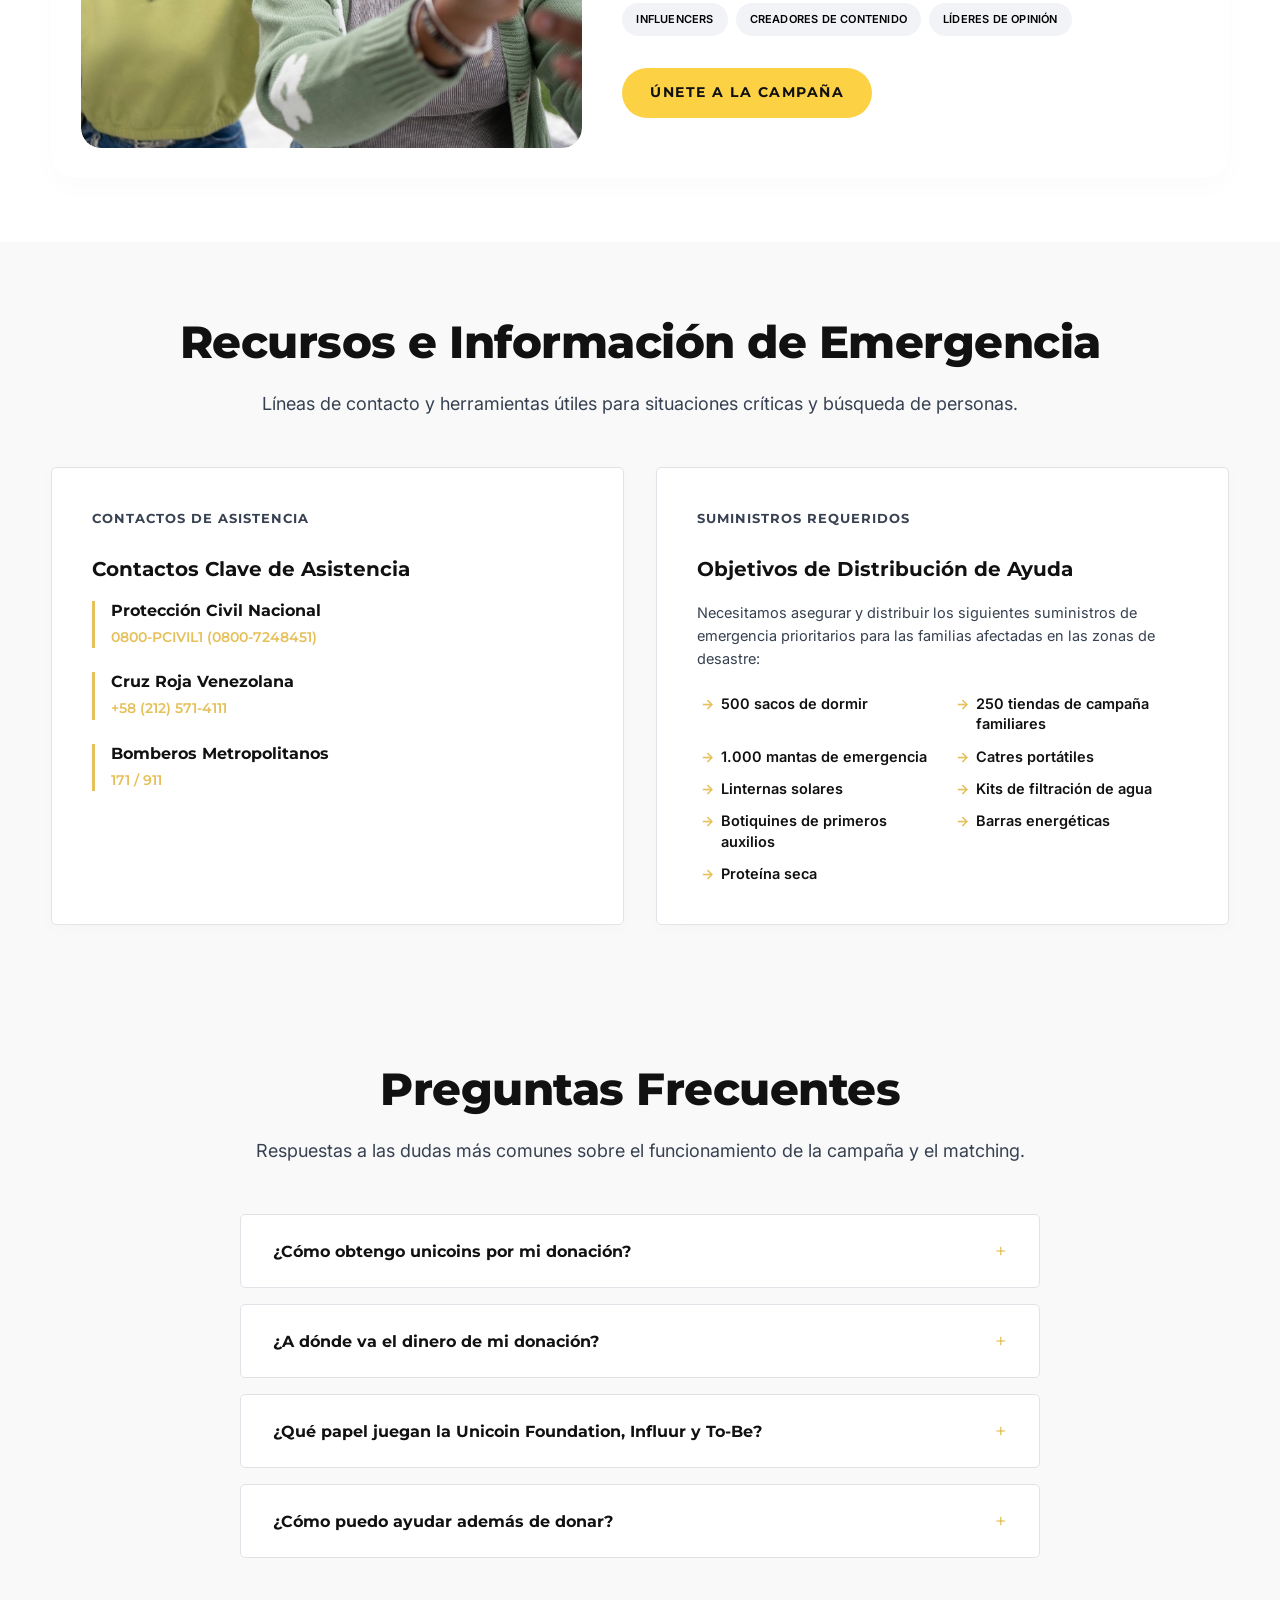
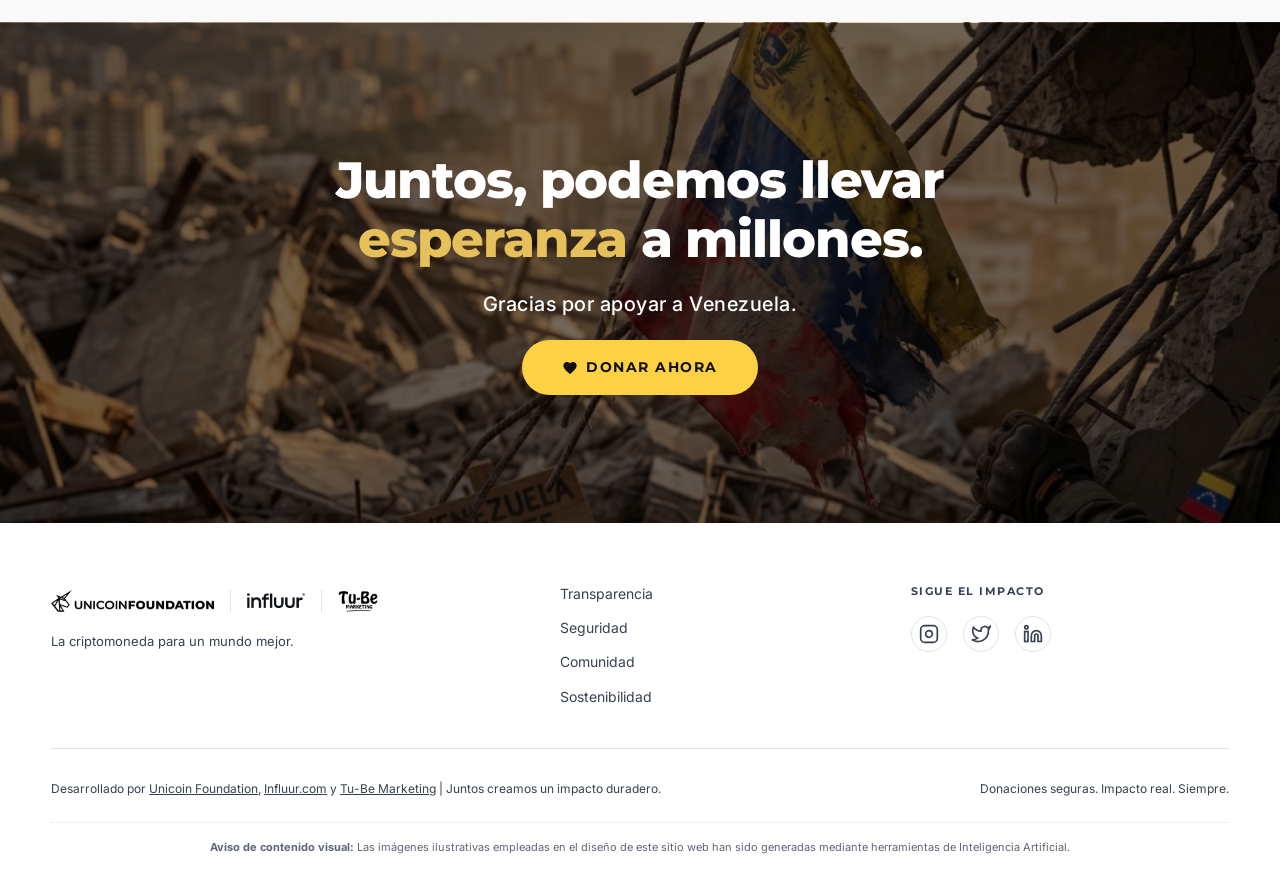
==== commit 18063c85: "Remove ways to support section entirely" ====
--- a/v2/index.html
+++ b/v2/index.html
@@ -32,7 +32,7 @@
                 <span class="lang-divider">|</span>
                 <a href="index_en.html" class="lang-option">EN</a>
             </div>
-            <a href="" class="btn btn-primary donation-button">
+            <a href="javascript:void(0)" class="btn btn-primary donation-button">
                 <svg viewBox="0 0 24 24" fill="currentColor" width="14" height="14" style="margin-right: 6px; vertical-align: middle;"><path d="M12 21.35l-1.45-1.32C5.4 15.36 2 12.28 2 8.5 2 5.42 4.42 3 7.5 3c1.74 0 3.41.81 4.5 2.09C13.09 3.81 14.76 3 16.5 3 19.58 3 22 5.42 22 8.5c0 3.78-3.4 6.86-8.55 11.54L12 21.35z"/></svg>
                 Donar Ahora
             </a>
@@ -46,7 +46,7 @@
             <div class="hero-text-box">
                 <h1 class="hero-title">Apoya a las víctimas <br class="hero-br"> del terremoto <br class="hero-br"> en Venezuela</h1>
                 <div class="hero-actions" style="margin-top: 36px;">
-                    <a href="" class="btn btn-primary btn-large donation-button">
+                    <a href="javascript:void(0)" class="btn btn-primary btn-large donation-button">
                         <svg viewBox="0 0 24 24" fill="currentColor" width="16" height="16" style="margin-right: 8px; vertical-align: middle;"><path d="M12 21.35l-1.45-1.32C5.4 15.36 2 12.28 2 8.5 2 5.42 4.42 3 7.5 3c1.74 0 3.41.81 4.5 2.09C13.09 3.81 14.76 3 16.5 3 19.58 3 22 5.42 22 8.5c0 3.78-3.4 6.86-8.55 11.54L12 21.35z"/></svg>
                         Donar Ahora
                     </a>
@@ -70,7 +70,7 @@
                     Unicoin Foundation ha destinado hasta 250,000 unicoins para recompensar a los donantes que participen en esta iniciativa.<br><br>Los fondos van a ser recibidos directamente por We Love Foundation.
                &nbsp;</p>
                 <div class="reward-actions">
-                    <a href="" class="btn btn-primary btn-large donation-button">
+                    <a href="javascript:void(0)" class="btn btn-primary btn-large donation-button">
                         <svg viewBox="0 0 24 24" fill="currentColor" width="16" height="16" style="margin-right: 8px; vertical-align: middle;"><path d="M12 21.35l-1.45-1.32C5.4 15.36 2 12.28 2 8.5 2 5.42 4.42 3 7.5 3c1.74 0 3.41.81 4.5 2.09C13.09 3.81 14.76 3 16.5 3 19.58 3 22 5.42 22 8.5c0 3.78-3.4 6.86-8.55 11.54L12 21.35z"/></svg>
                         Donar Ahora
                     </a>
@@ -136,44 +136,7 @@
         </div>
     </section>
 
-    <!-- Ways to Help Section -->
-    <section class="ways-to-help-section" id="formas-de-ayudar">
-        <div class="container">
-            <h2 class="section-title text-center">Formas de Apoyar</h2>
-            <p class="section-lead text-center">Cada acción cuenta. Elige cómo sumarte hoy y ayuda a las familias&nbsp;afectadas.</p>
-            
-            <div class="help-grid">
-                <!-- Card 1: Donate -->
-                <div class="help-card">
-                    <h3>Donar</h3>
-                    <p>Realiza una contribución directa para apoyar la ayuda humanitaria de emergencia. Como reconocimiento por tu donación, recibirás en unicoins el equivalente al monto&nbsp;donado.</p>
-                    <p class="help-card-disclaimer">*Recompensa disponible hasta agotar los 250,000 unicoins aportado por Unicoin&nbsp;Foundation.</p>
-                    <a href="" class="btn btn-primary donation-button">Donar Ahora</a>
-                </div>
-                
-                <!-- Card 2: Amplify -->
-                <div class="help-card">
-                    <h3>Amplificar</h3>
-                    <p>Comparte esta campaña en tus redes sociales. Ayúdanos a llevar el mensaje a más&nbsp;personas.</p>
-                    <button class="btn btn-secondary share-campaign-btn">Compartir</button>
-                </div>
-                
-                <!-- Card 3: Influencer -->
-                <div class="help-card">
-                    <h3>Creadores</h3>
-                    <p>Si eres influenciador o artista, utiliza tu voz y plataforma para impulsar la recaudación a través de&nbsp;Influur.</p>
-                    <a href="#unirse-creador" class="btn btn-secondary scroll-link">Registrarse</a>
-                </div>
-                
-                <!-- Card 4: Local Support -->
-                <div class="help-card">
-                    <h3>Organizar</h3>
-                    <p>Encuentra información local, coordina acopios, o reporta zonas críticas utilizando recursos de ayuda&nbsp;oficiales.</p>
-                    <a href="#recursos" class="btn btn-secondary scroll-link">Ver Recursos</a>
-                </div>
-            </div>
-        </div>
-    </section>
+
 
     <!-- Donation Match / Amin H. Section -->
     <section class="match-section" id="como-funciona">
@@ -476,7 +439,7 @@
             <div class="cta-content">
                 <h2 class="cta-title">Juntos, podemos llevar <span class="highlight-gold">esperanza</span> a millones.</h2>
                 <div class="cta-handwritten">Gracias por apoyar a Venezuela.</div>
-                <a href="" class="btn btn-primary btn-large donation-button">
+                <a href="javascript:void(0)" class="btn btn-primary btn-large donation-button">
                     <svg viewBox="0 0 24 24" fill="currentColor" width="16" height="16" style="margin-right: 8px; vertical-align: middle;"><path d="M12 21.35l-1.45-1.32C5.4 15.36 2 12.28 2 8.5 2 5.42 4.42 3 7.5 3c1.74 0 3.41.81 4.5 2.09C13.09 3.81 14.76 3 16.5 3 19.58 3 22 5.42 22 8.5c0 3.78-3.4 6.86-8.55 11.54L12 21.35z"/></svg>
                     Donar Ahora
                 </a>
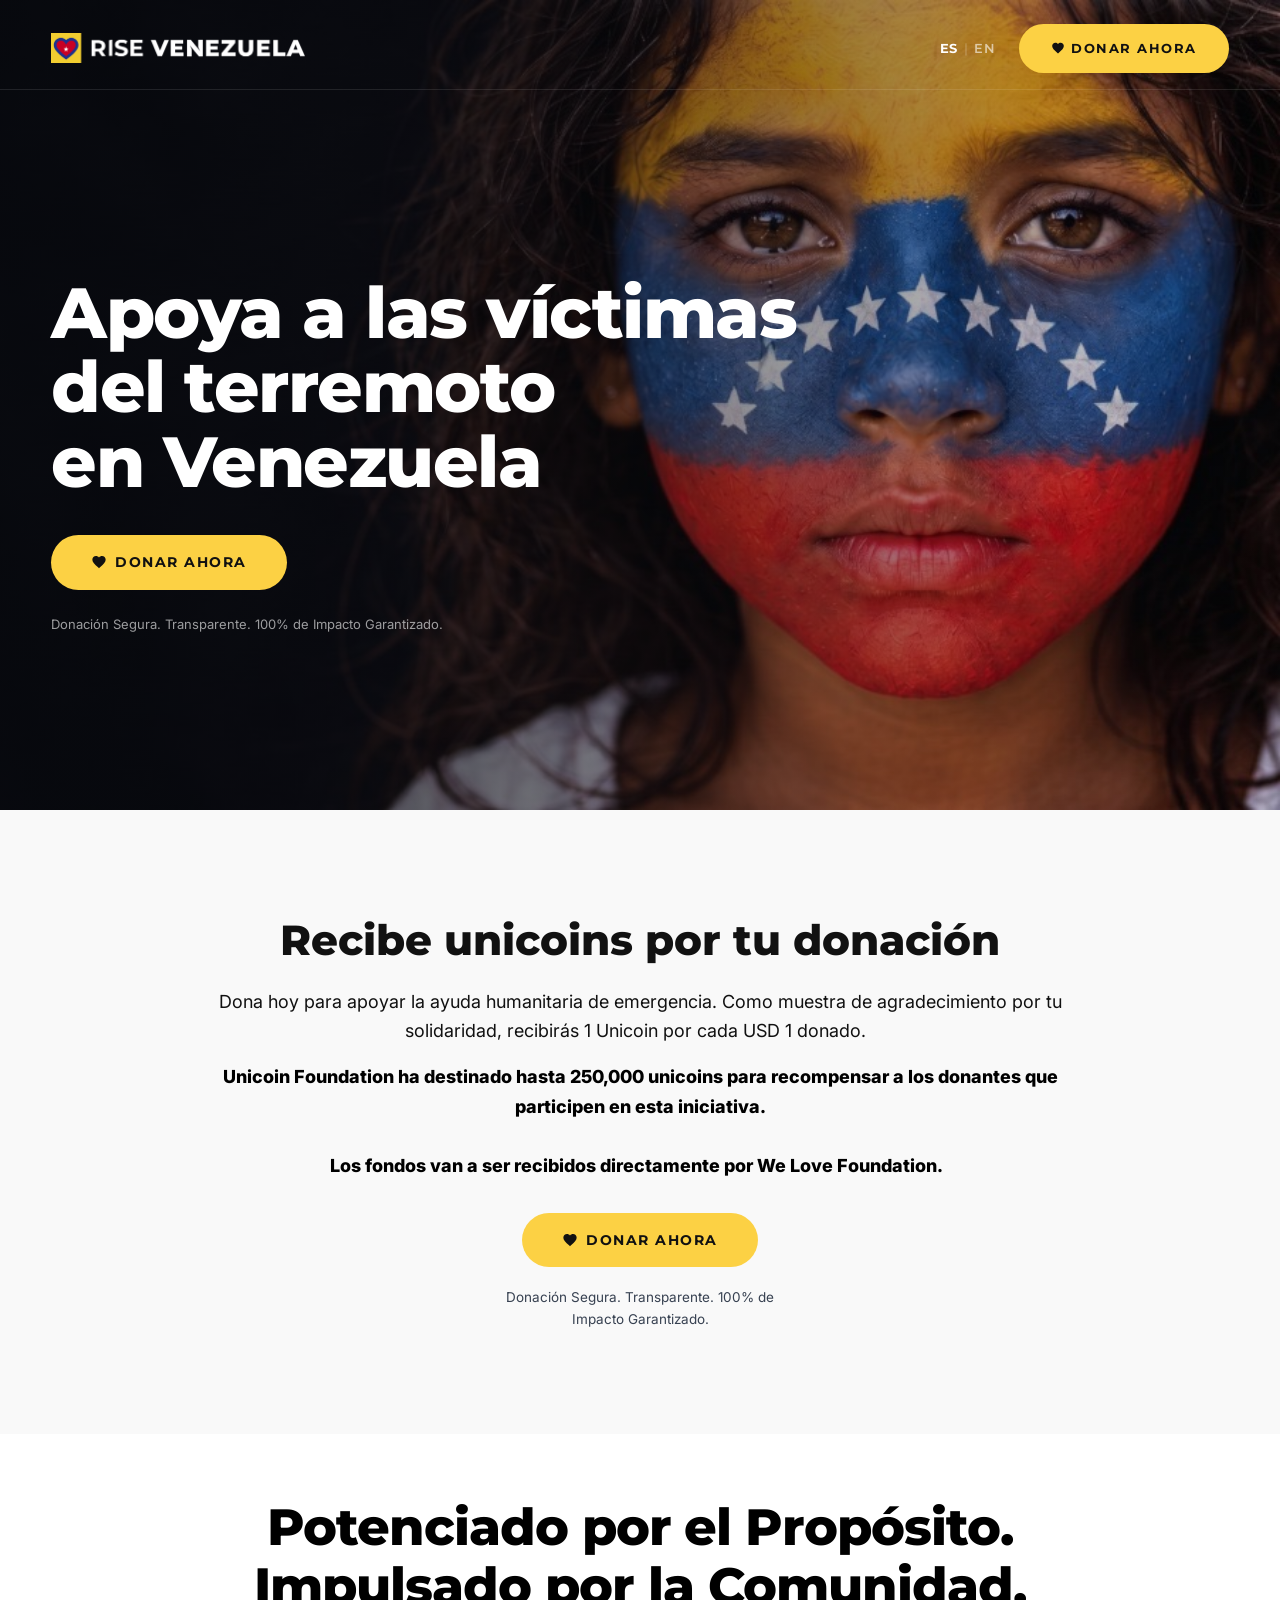
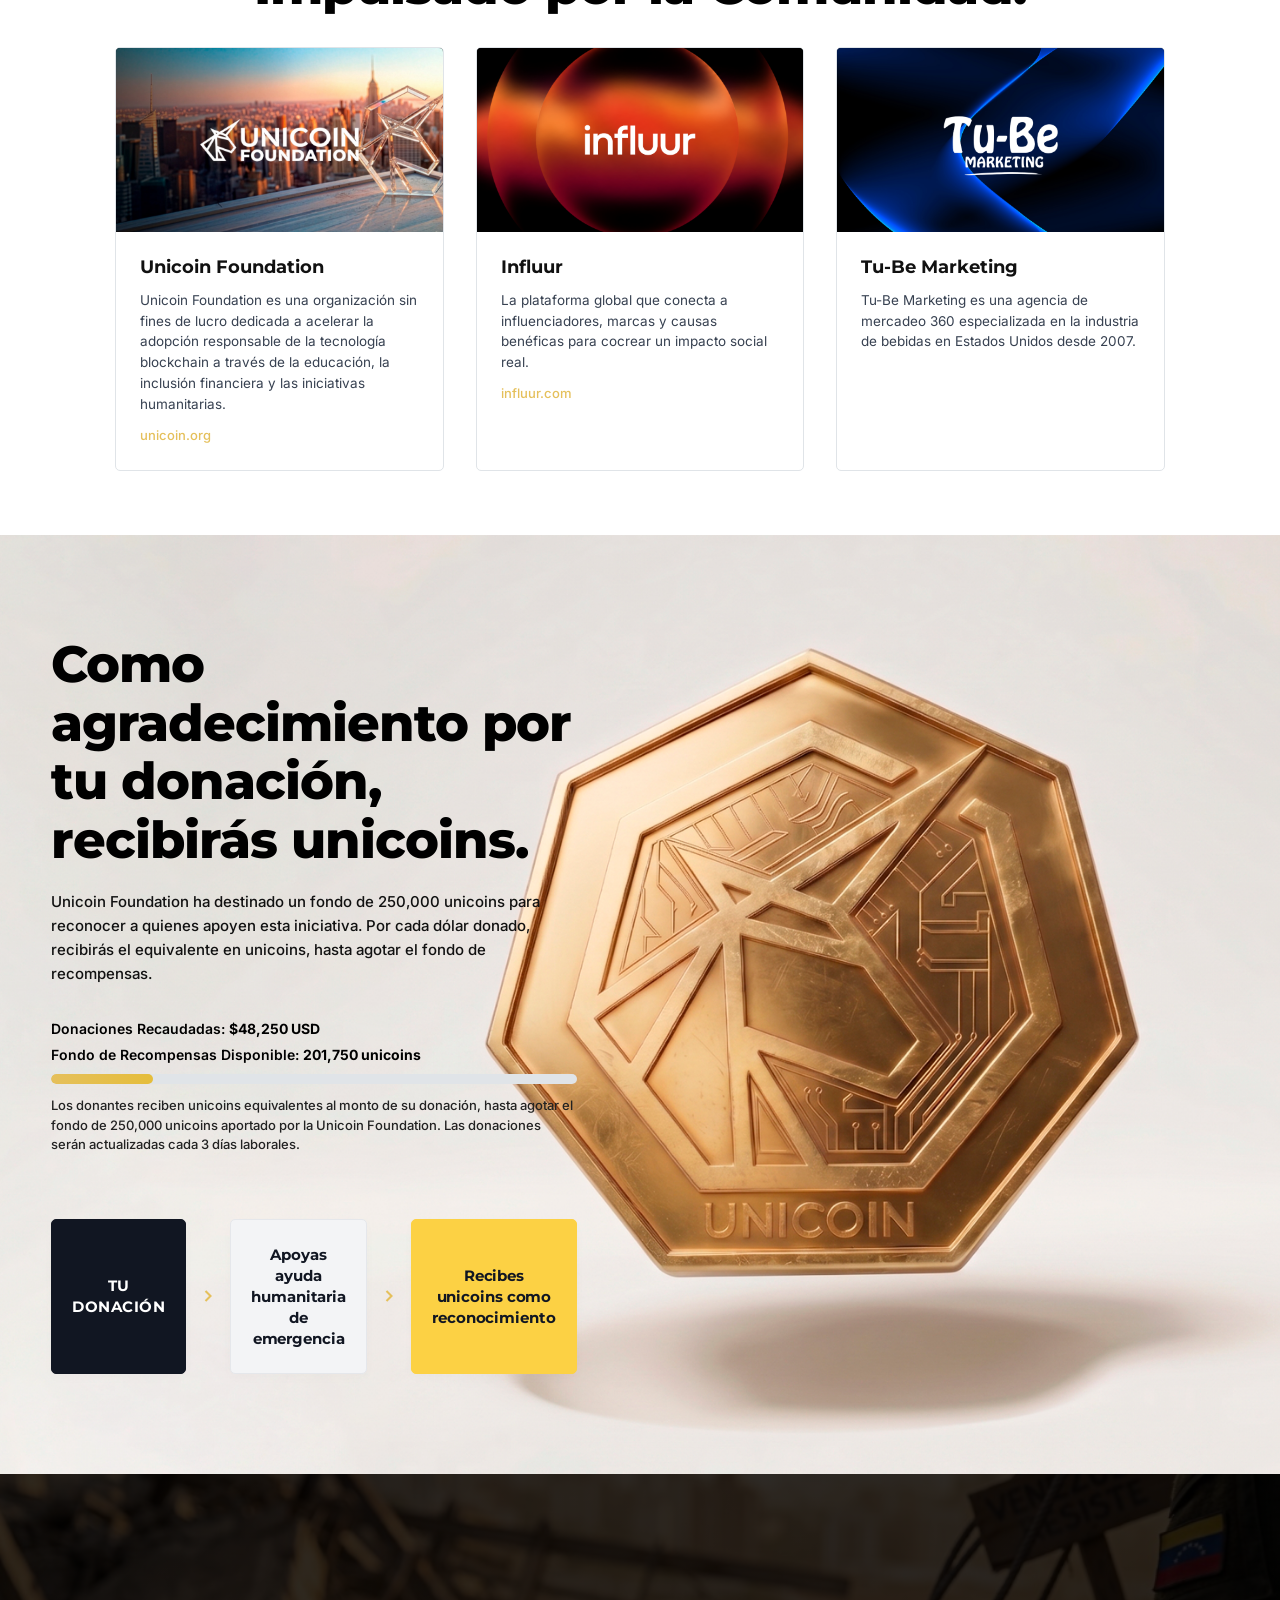
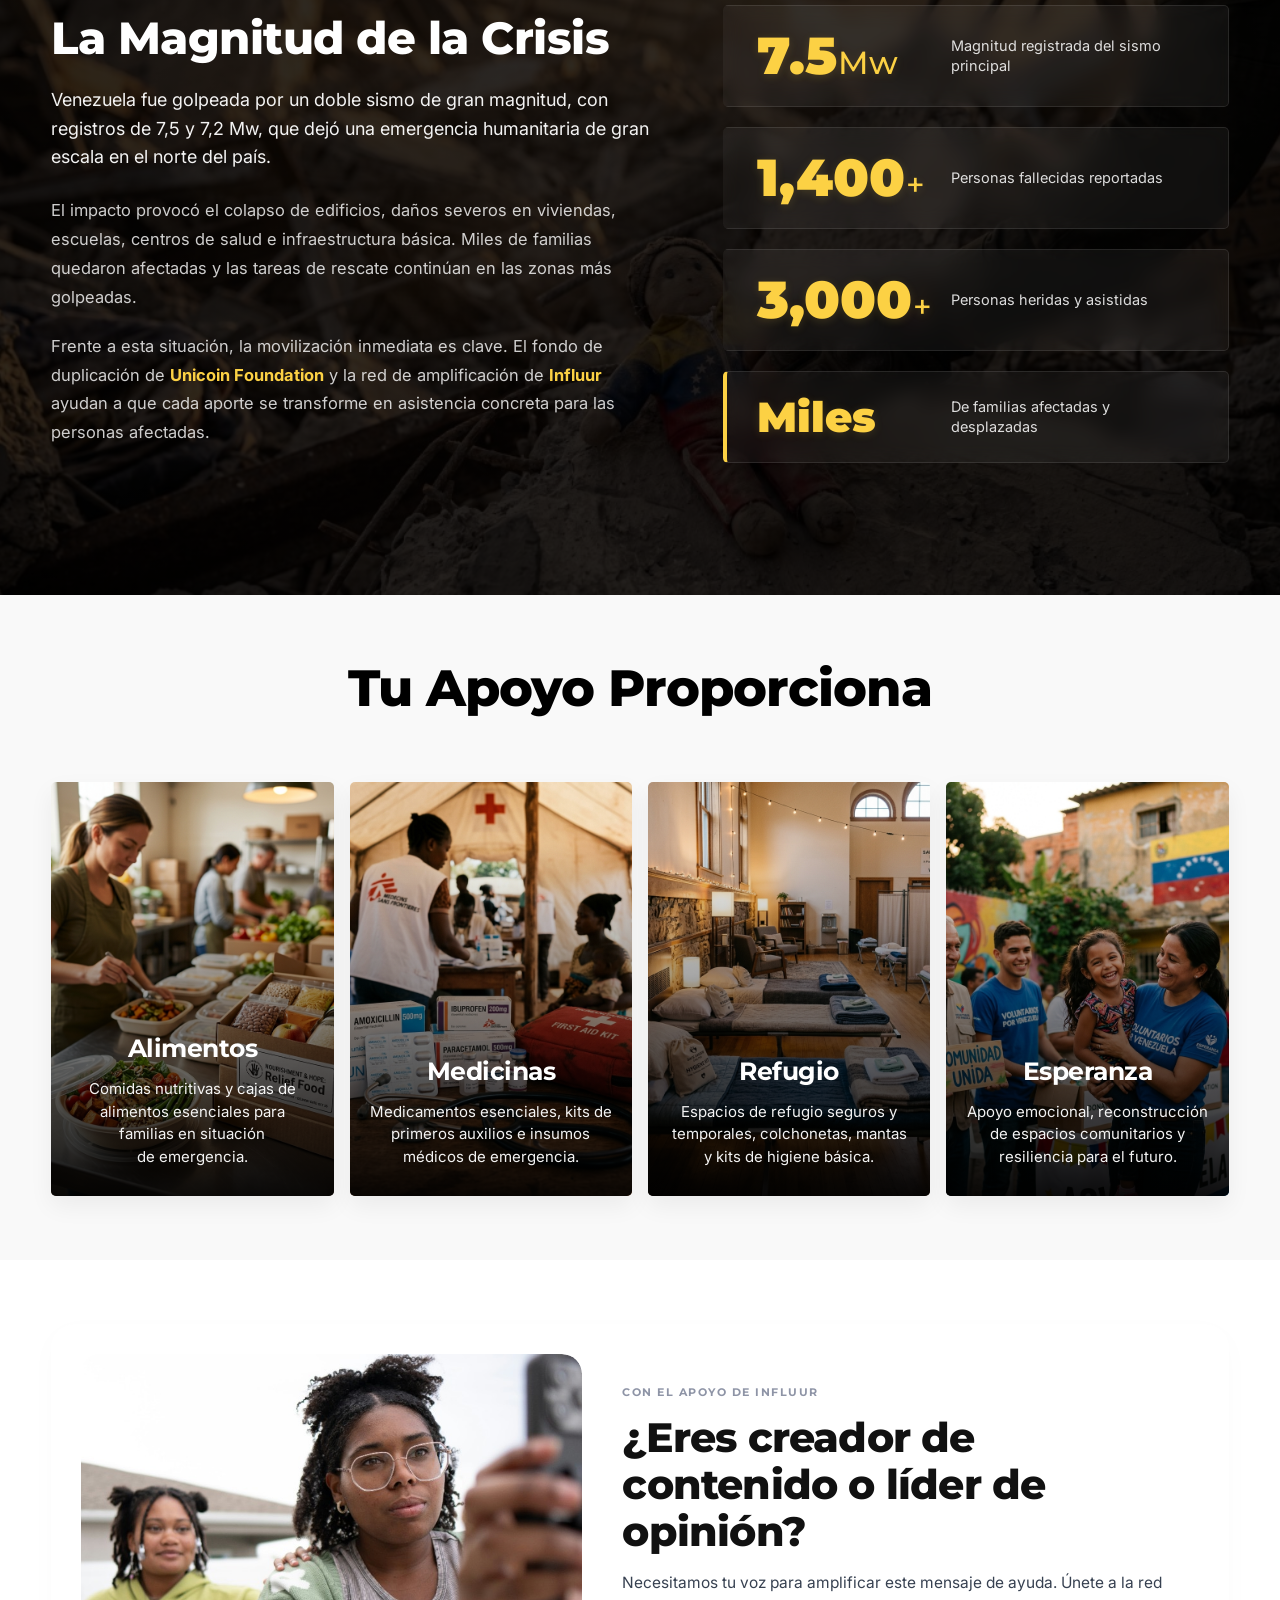
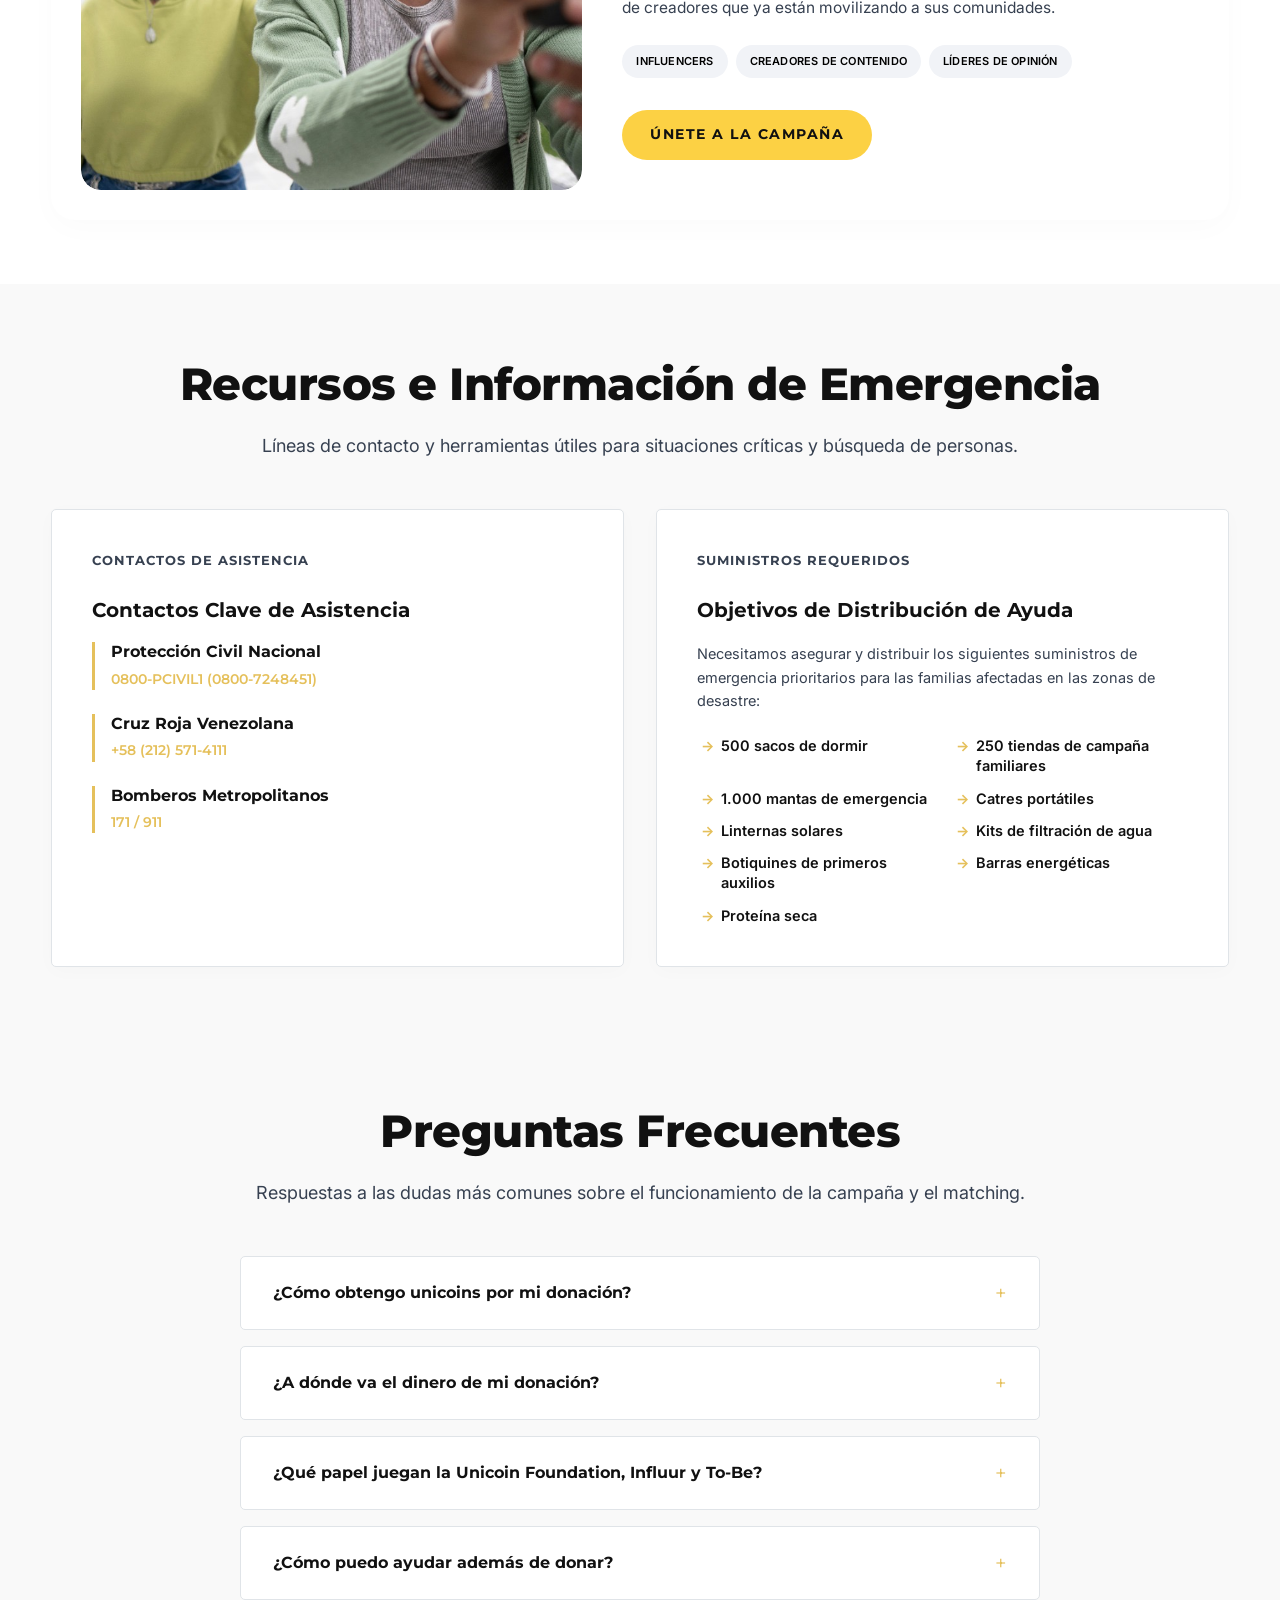
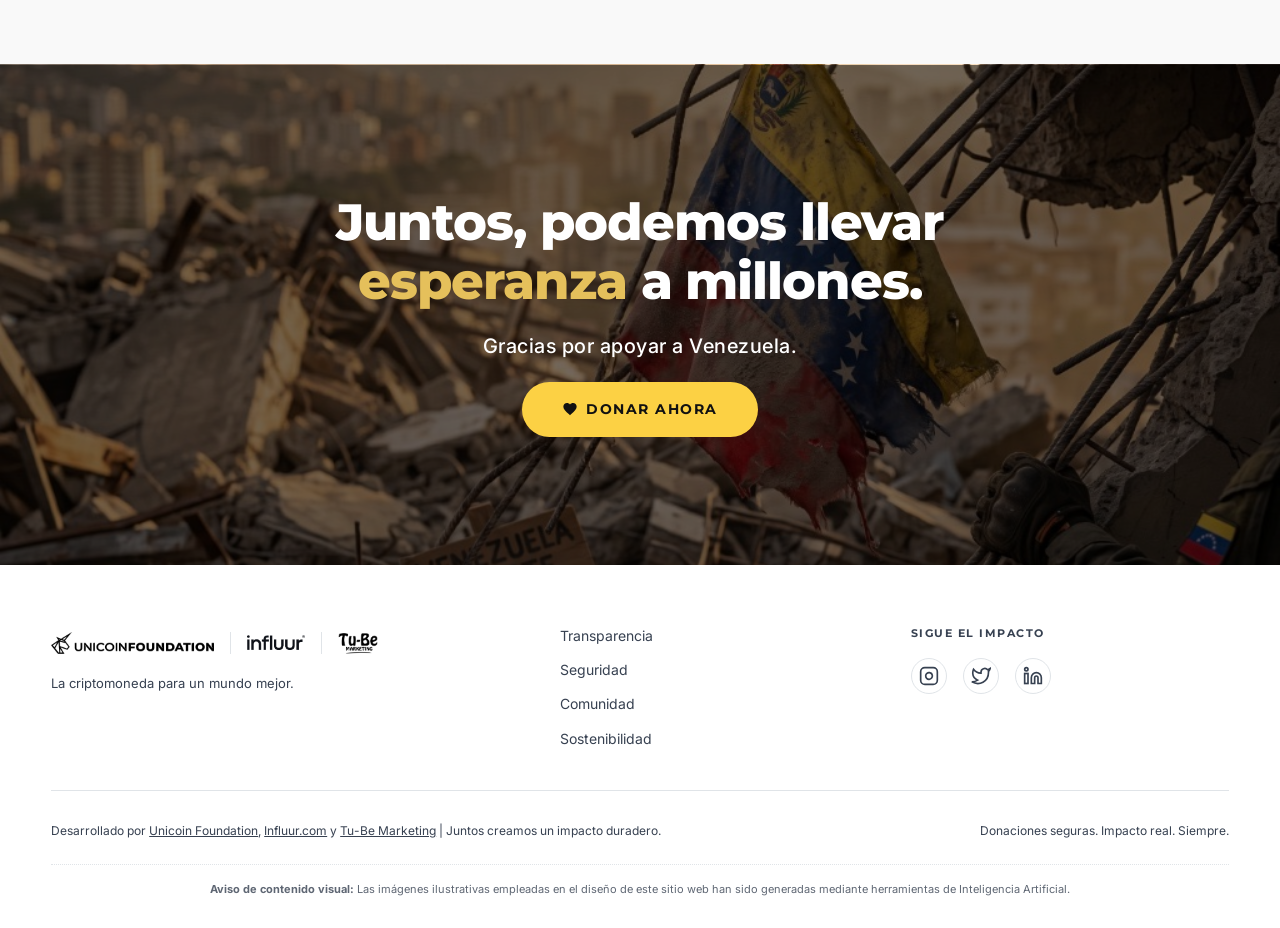
==== commit c64daeaa: "Update Unicoin Foundation description" ====
--- a/v2/index.html
+++ b/v2/index.html
@@ -96,7 +96,7 @@
                     <div class="partner-card-body">
                         <h3 class="partner-card-title">Unicoin Foundation</h3>
                         <p class="partner-description">
-                            Impulsamos un futuro más inclusivo a través de educación, innovación y empoderamiento financiero.
+                            Unicoin Foundation es una organización sin fines de lucro dedicada a acelerar la adopción responsable de la tecnología blockchain a través de la educación, la inclusión financiera y las iniciativas humanitarias.
                        &nbsp;</p>
                         <p class="partner-link-text">unicoin.org</p>
                     </div>
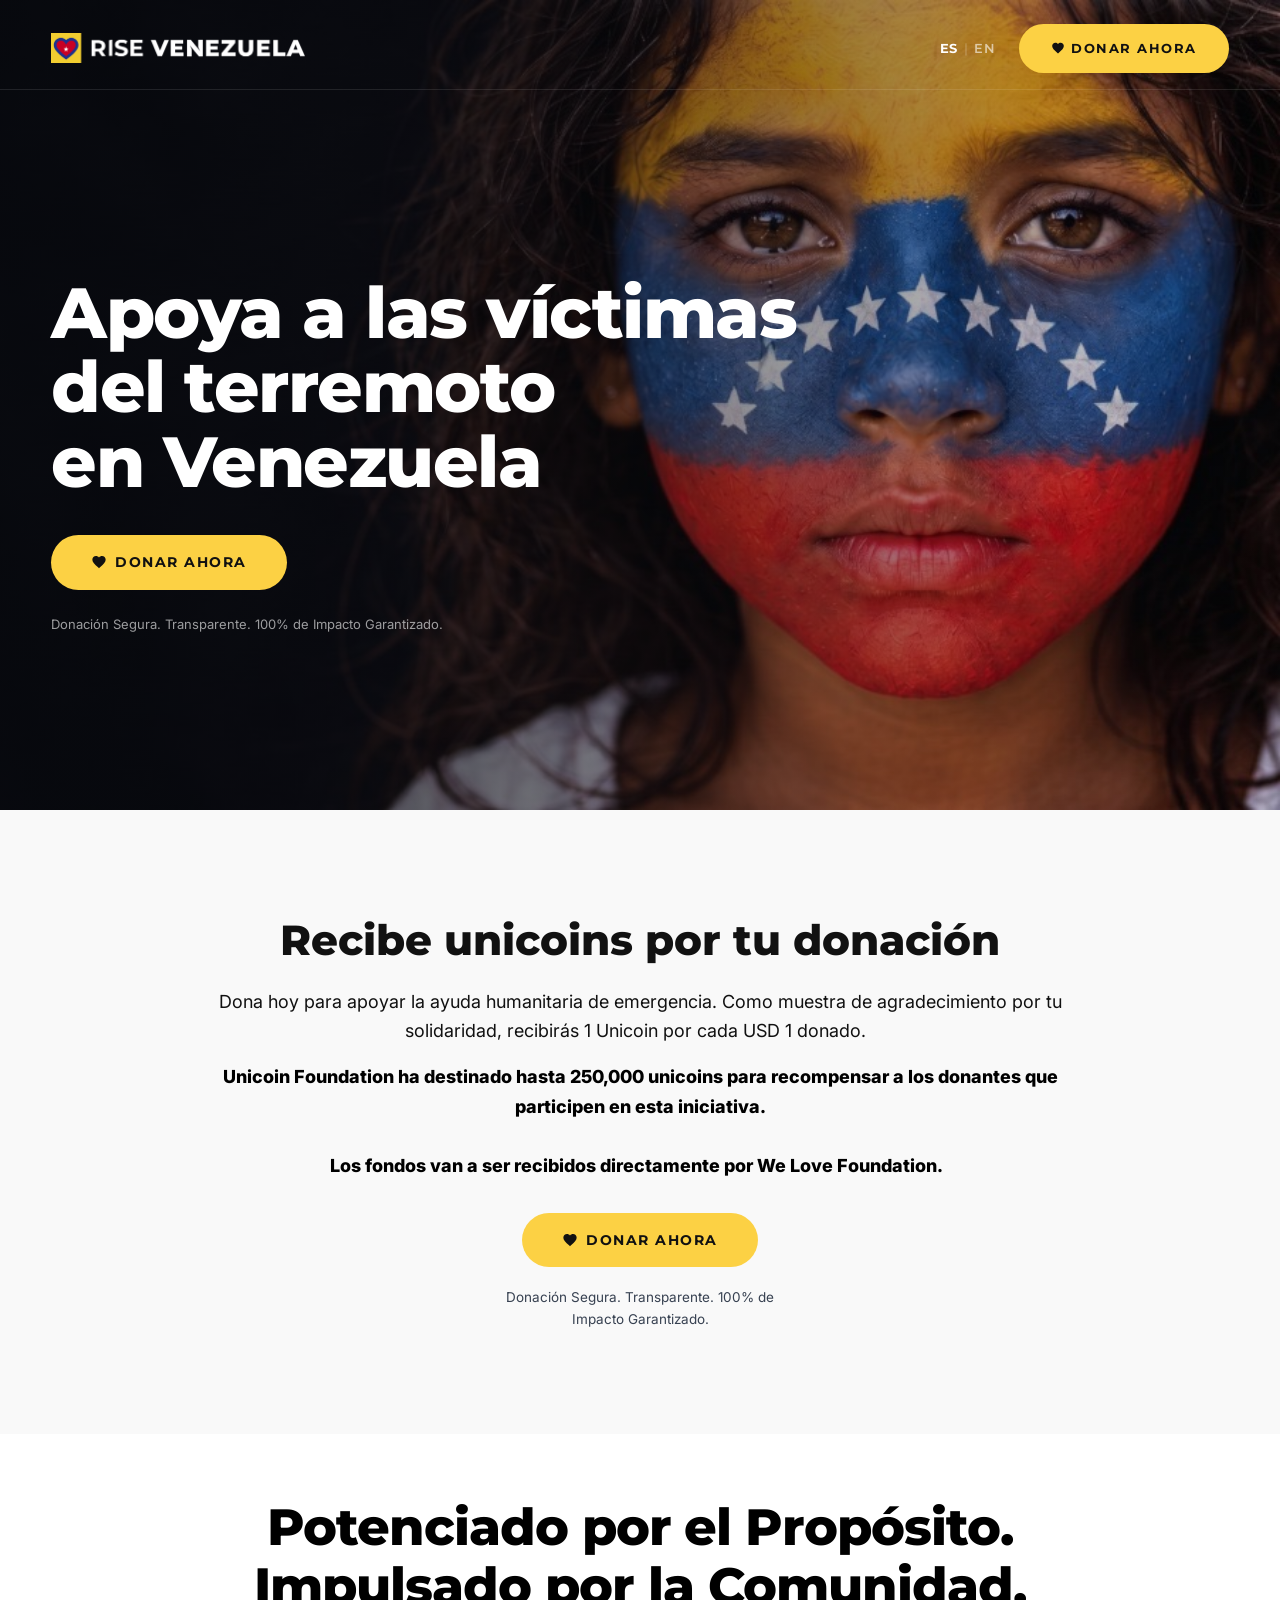
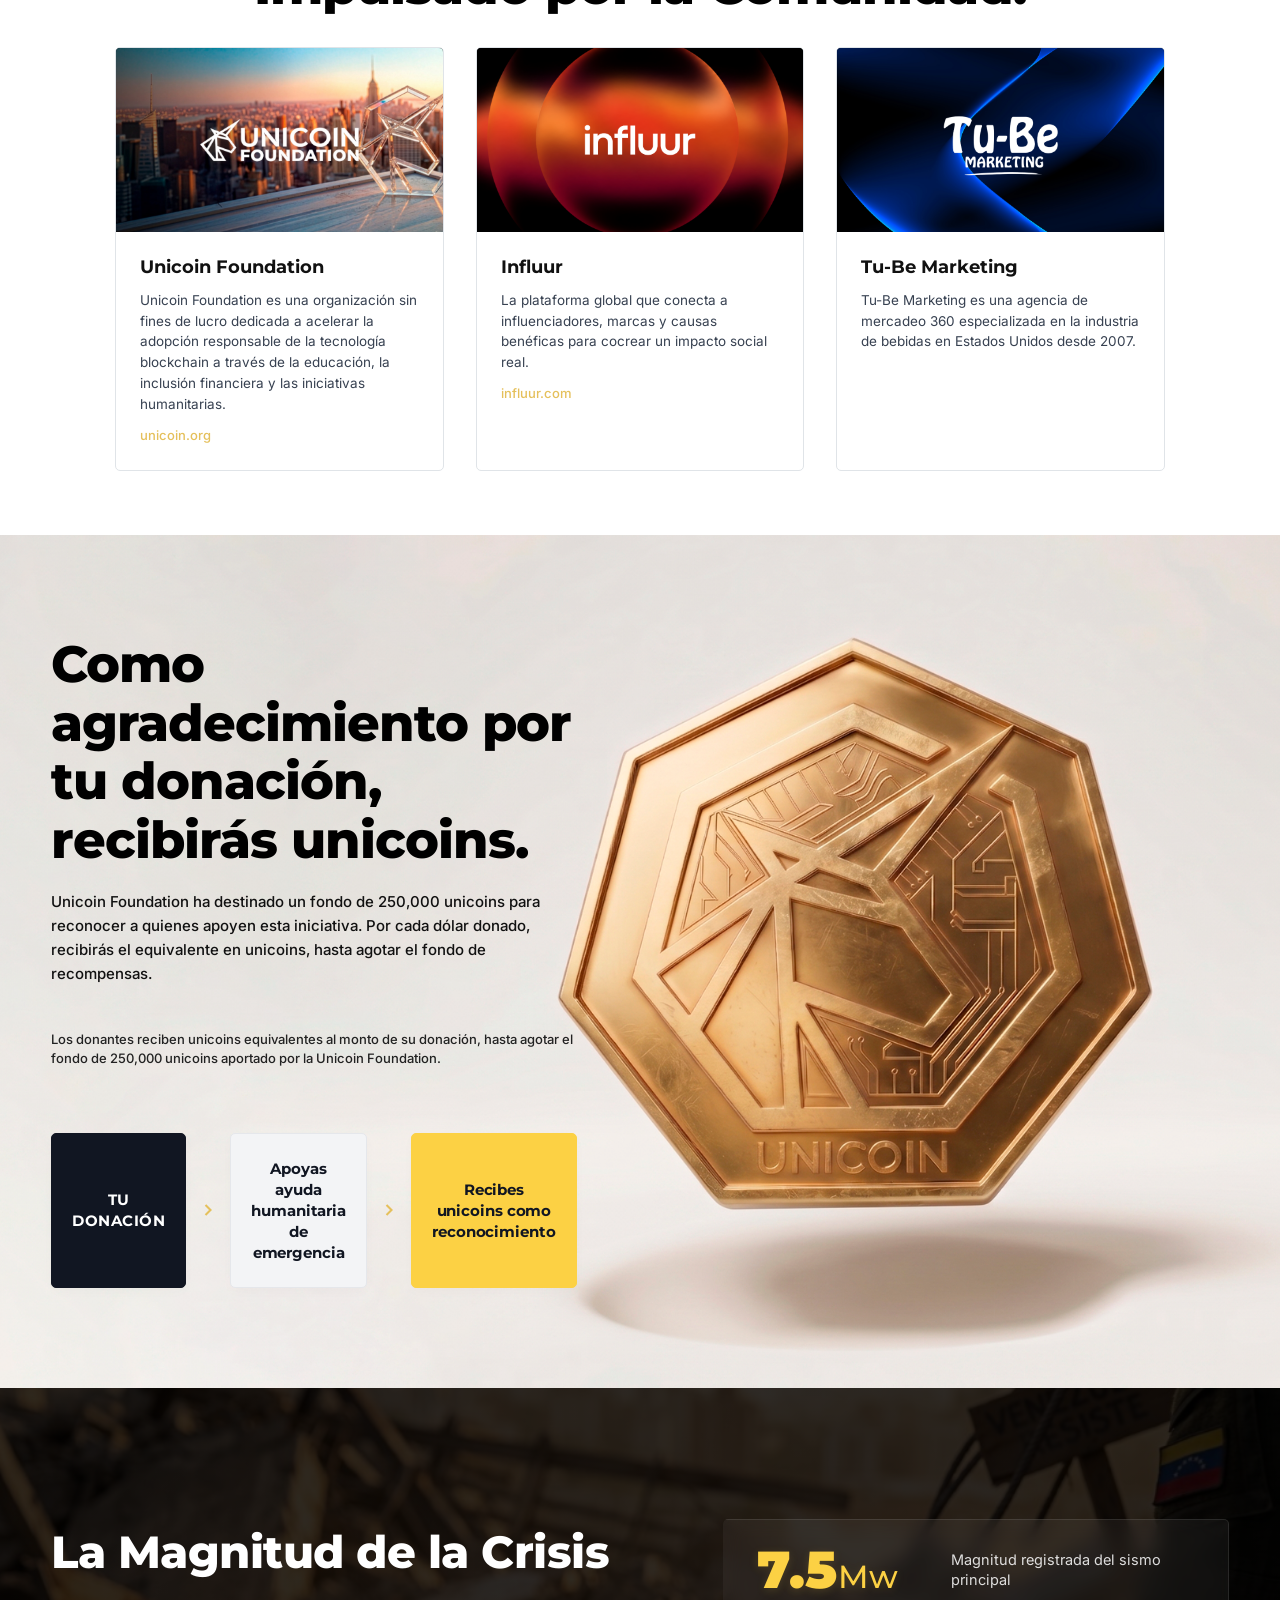
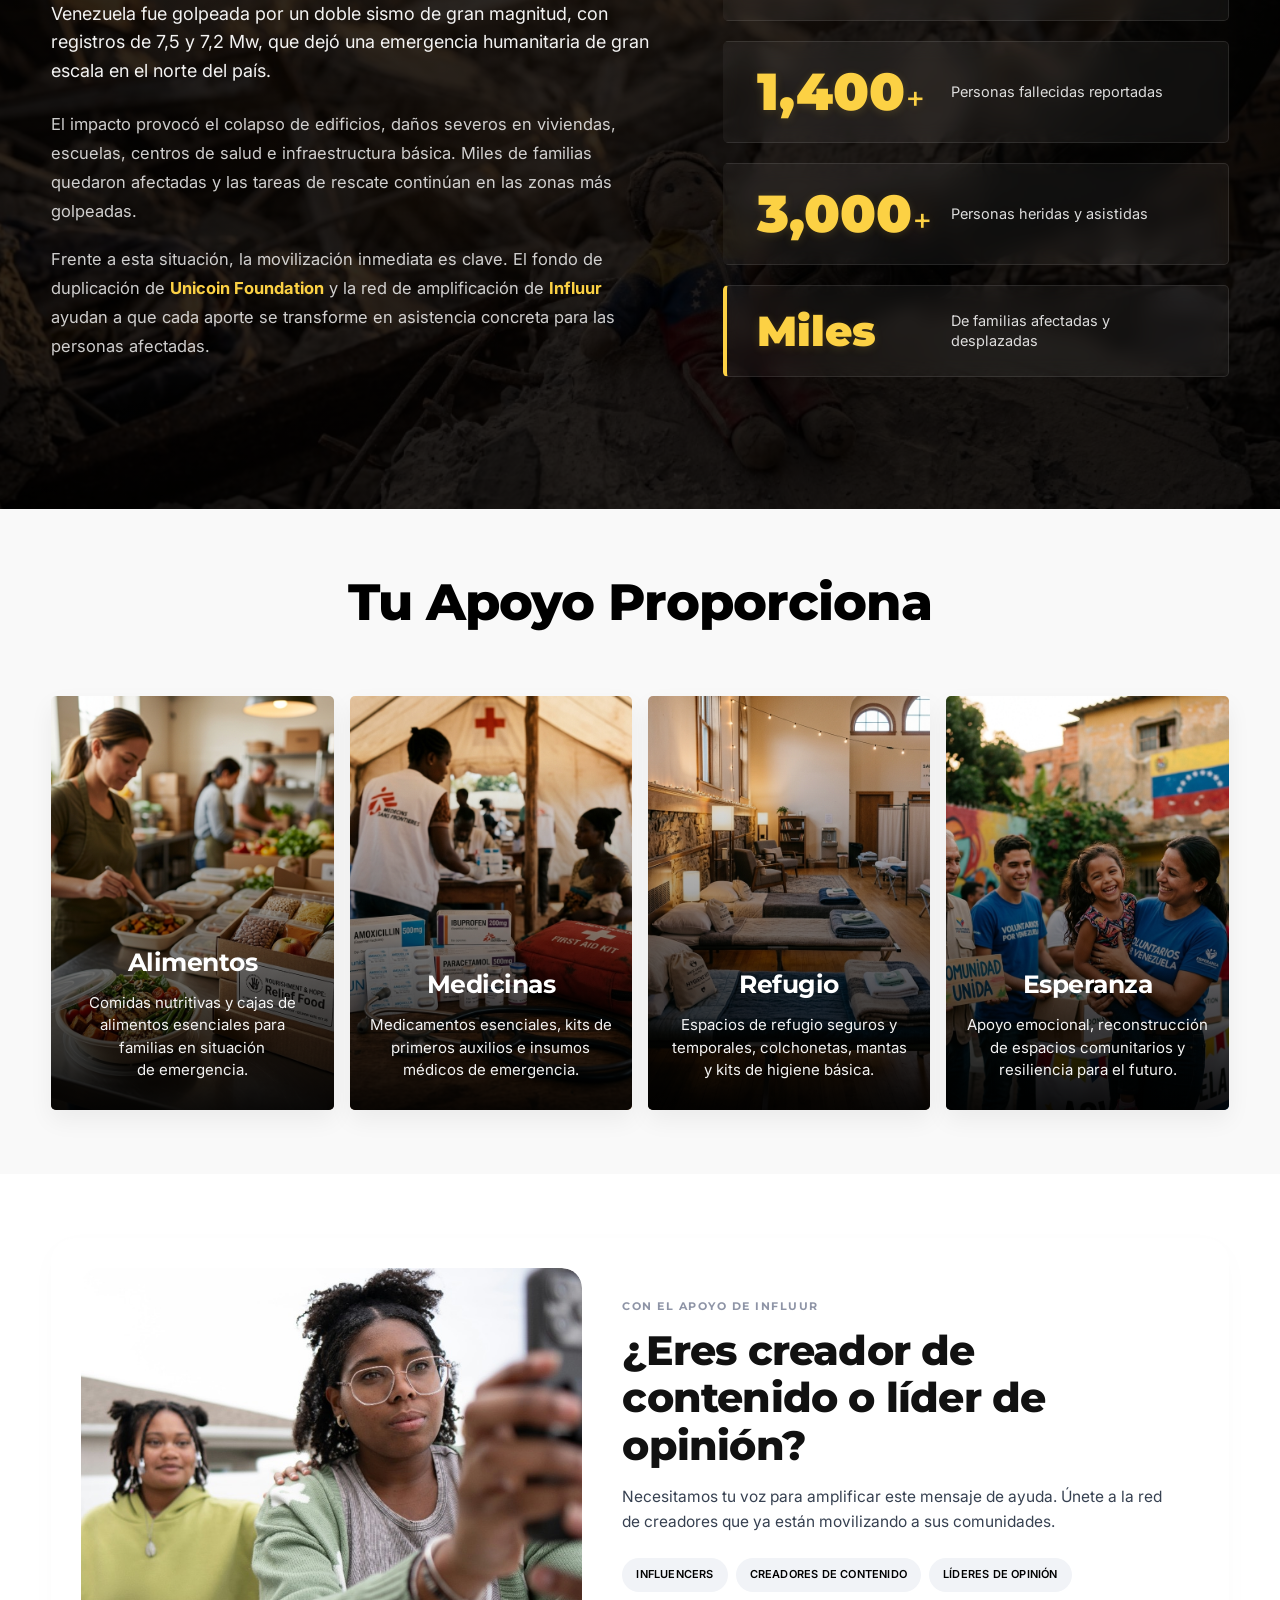
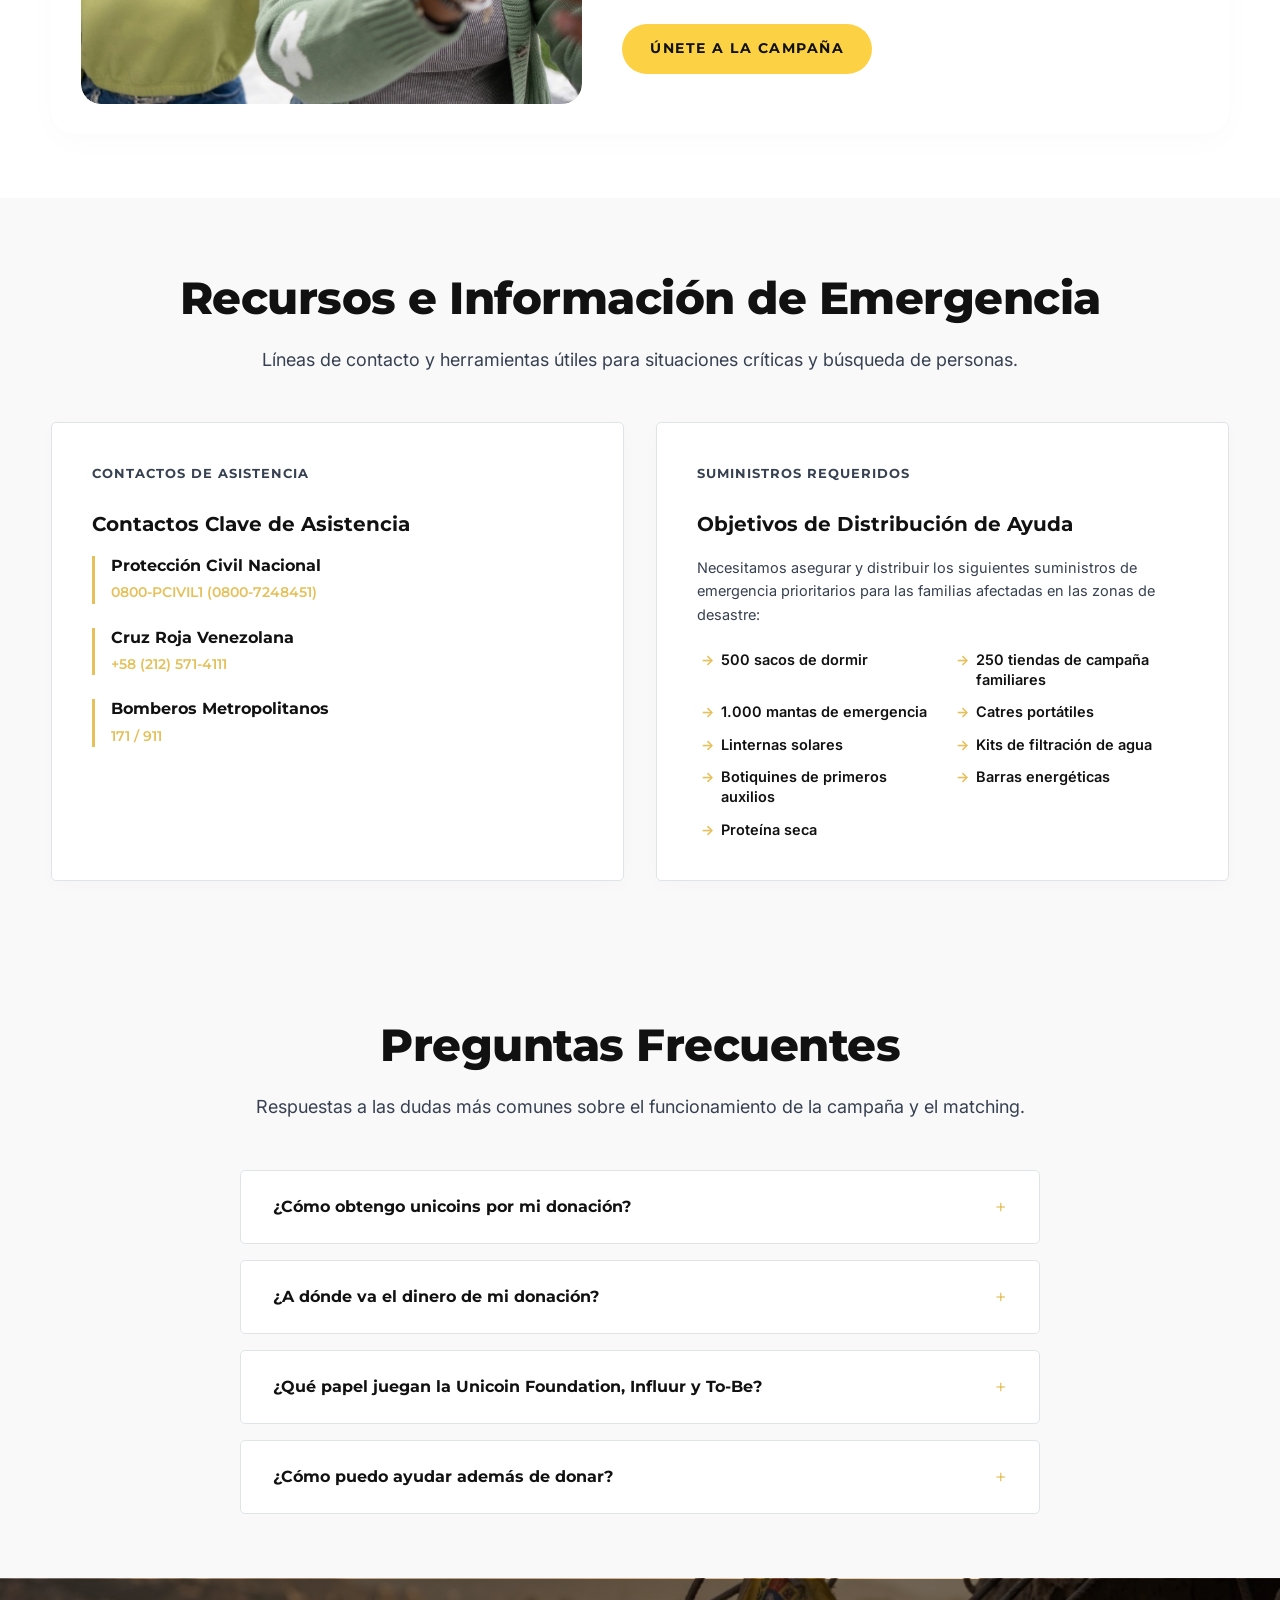
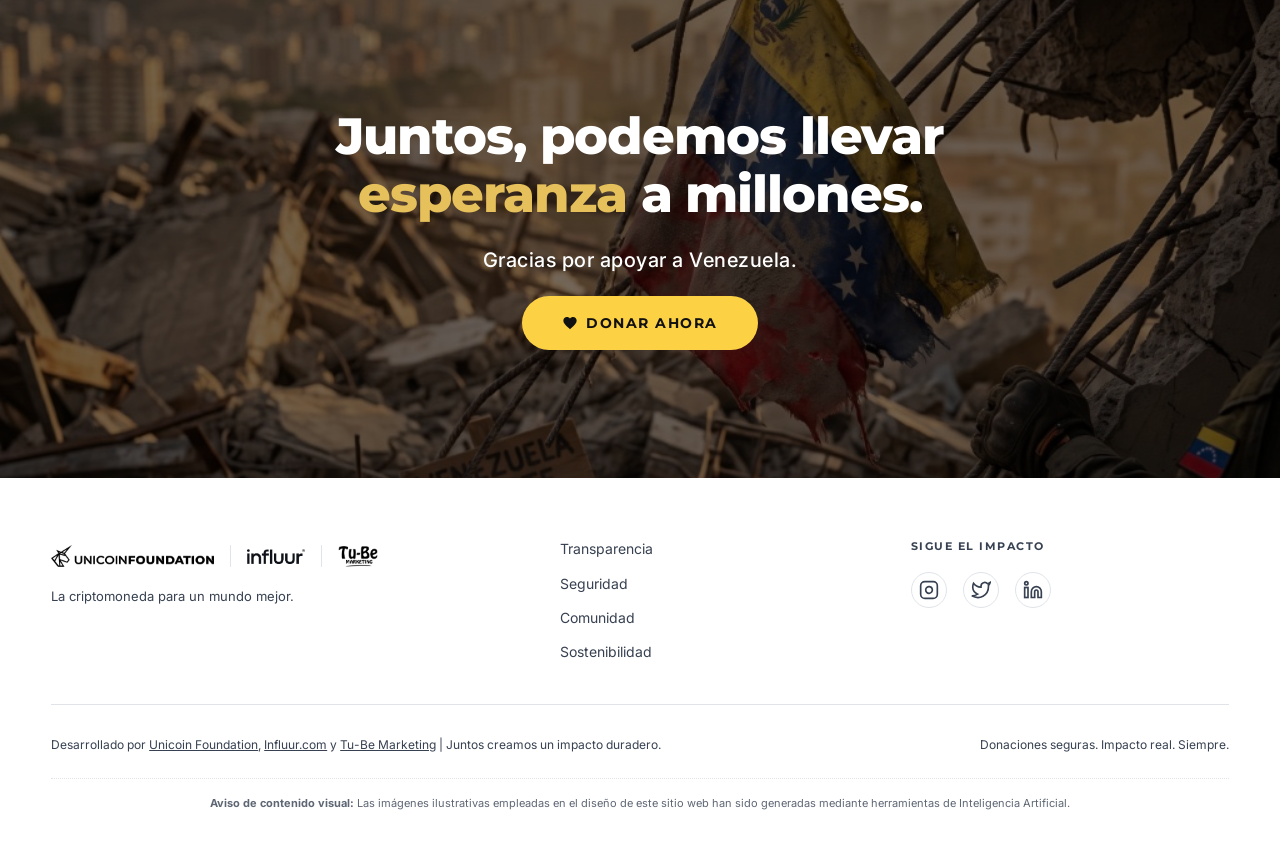
==== commit 87b68d7a: "Remove progress bar and disclaimer sentence" ====
--- a/v2/index.html
+++ b/v2/index.html
@@ -158,14 +158,7 @@
                         
                         <!-- Progress Bar & Campaign Cap Visual -->
                         <div class="matching-progress-box">
-                            <div class="progress-labels">
-                                <span class="progress-raised">Donaciones Recaudadas: <strong>$48,250 USD</strong></span>
-                                <span class="progress-cap">Fondo de Recompensas Disponible: <strong>201,750 unicoins</strong></span>
-                            </div>
-                            <div class="progress-bar-container">
-                                <div class="progress-bar-fill" style="width: 19.3%;"></div>
-                            </div>
-                            <p class="progress-disclaimer">Los donantes reciben unicoins equivalentes al monto de su donación, hasta agotar el fondo de 250,000 unicoins aportado por la Unicoin Foundation. Las donaciones serán actualizadas cada 3 días&nbsp;laborales.</p>
+                            <p class="progress-disclaimer">Los donantes reciben unicoins equivalentes al monto de su donación, hasta agotar el fondo de 250,000 unicoins aportado por la Unicoin Foundation.</p>
                         </div>
                         
                         <!-- Visual Diagram -->
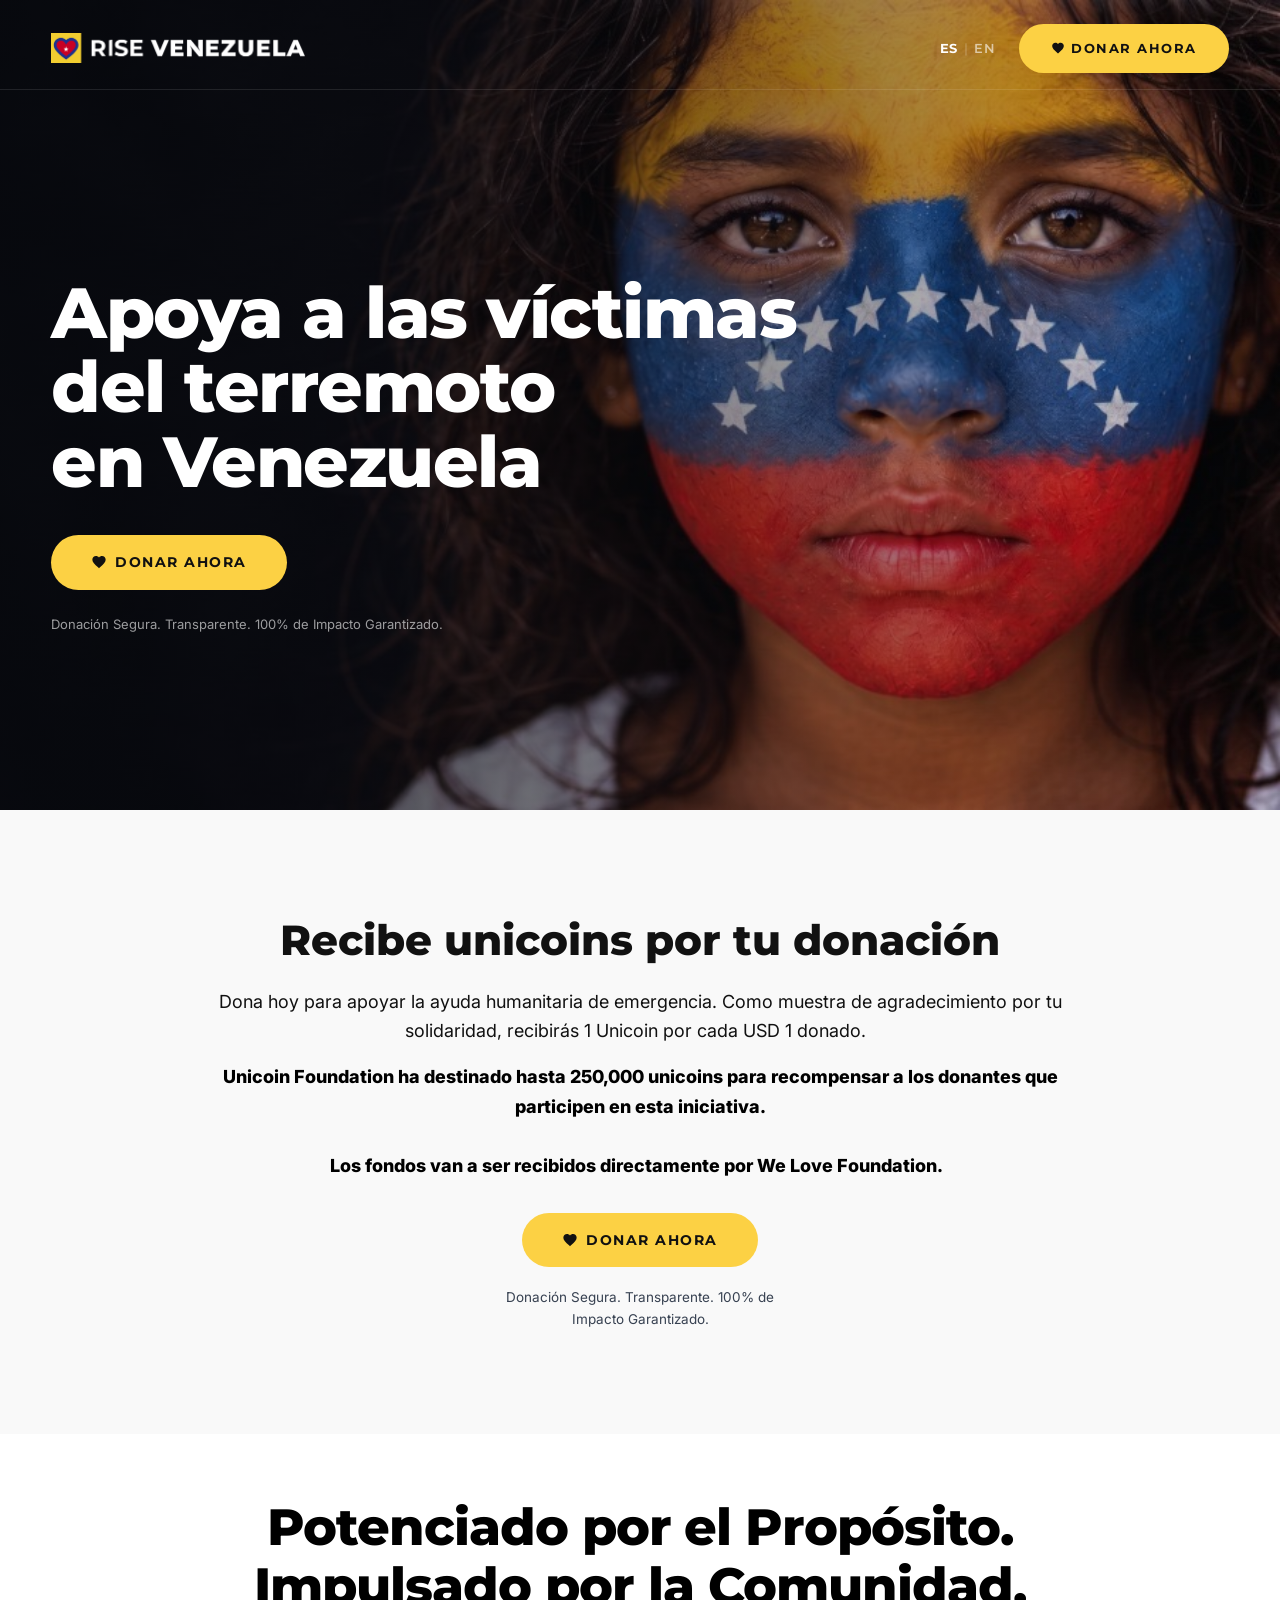
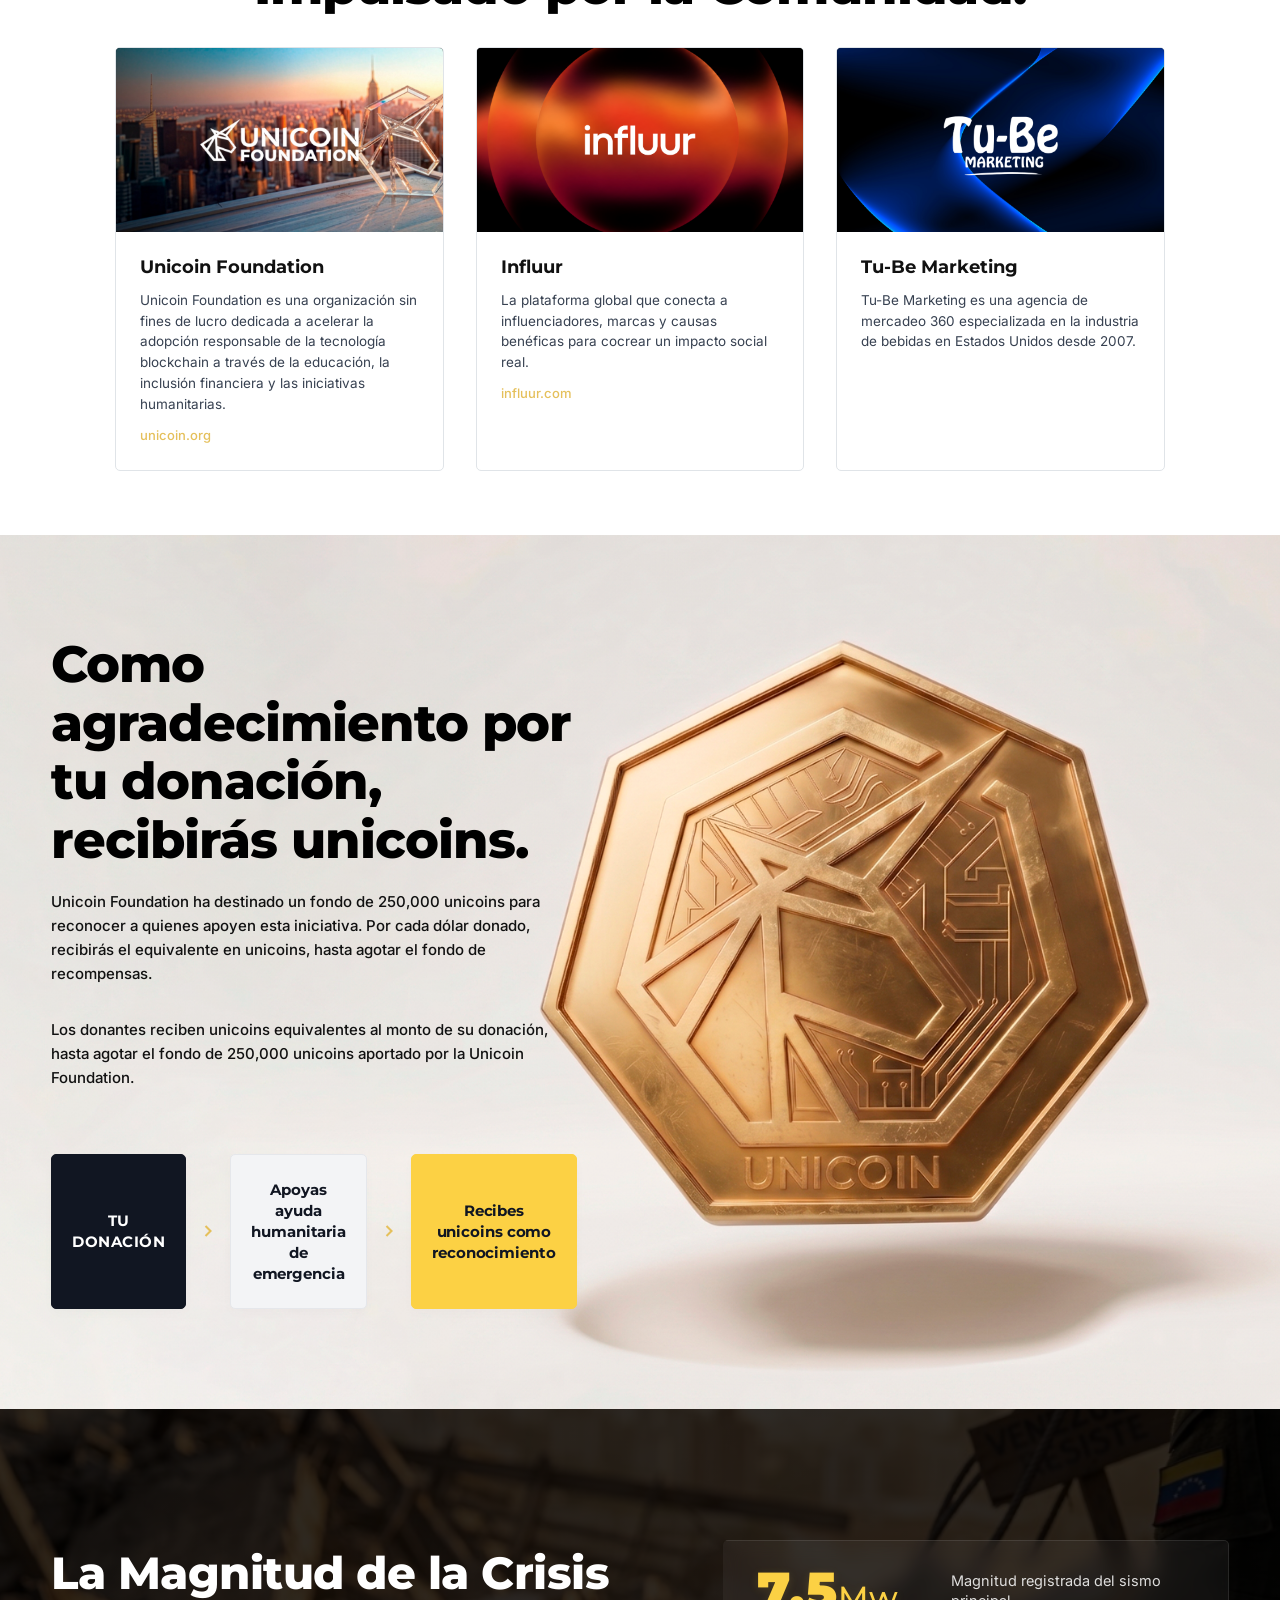
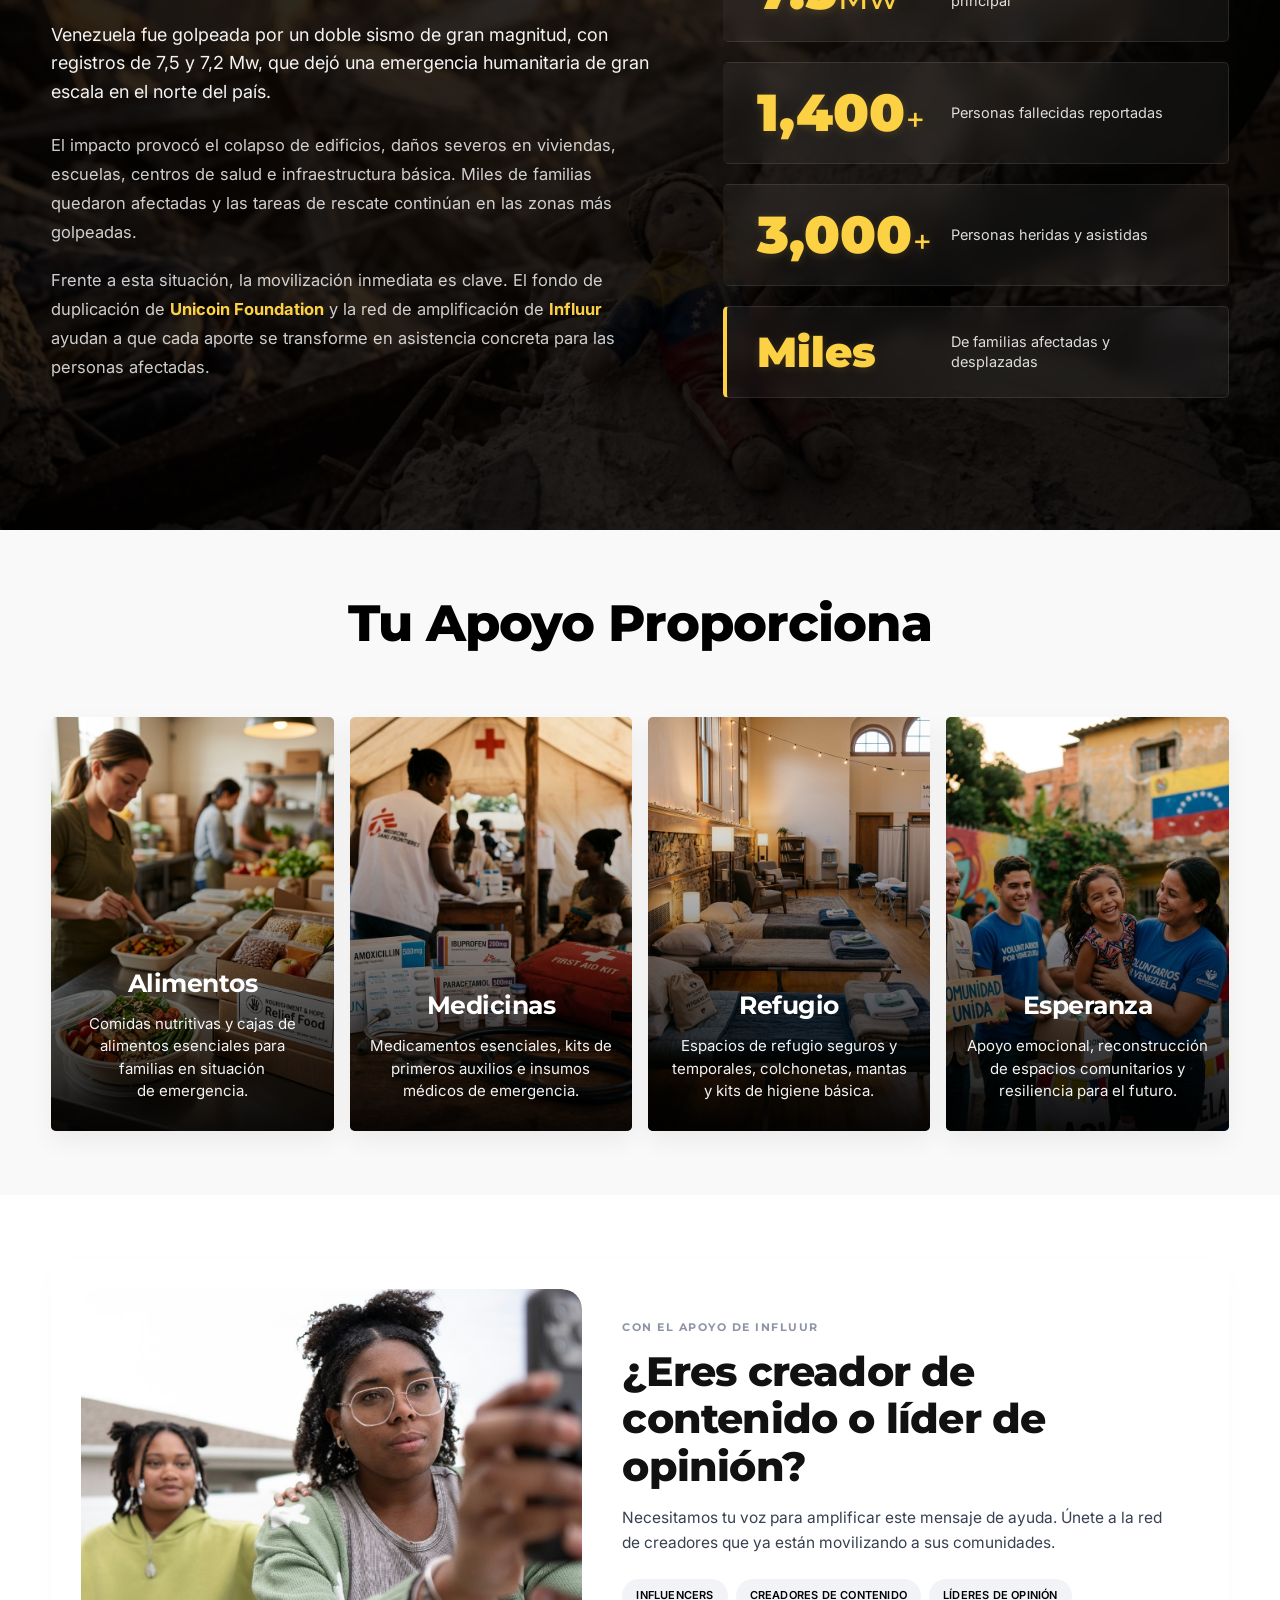
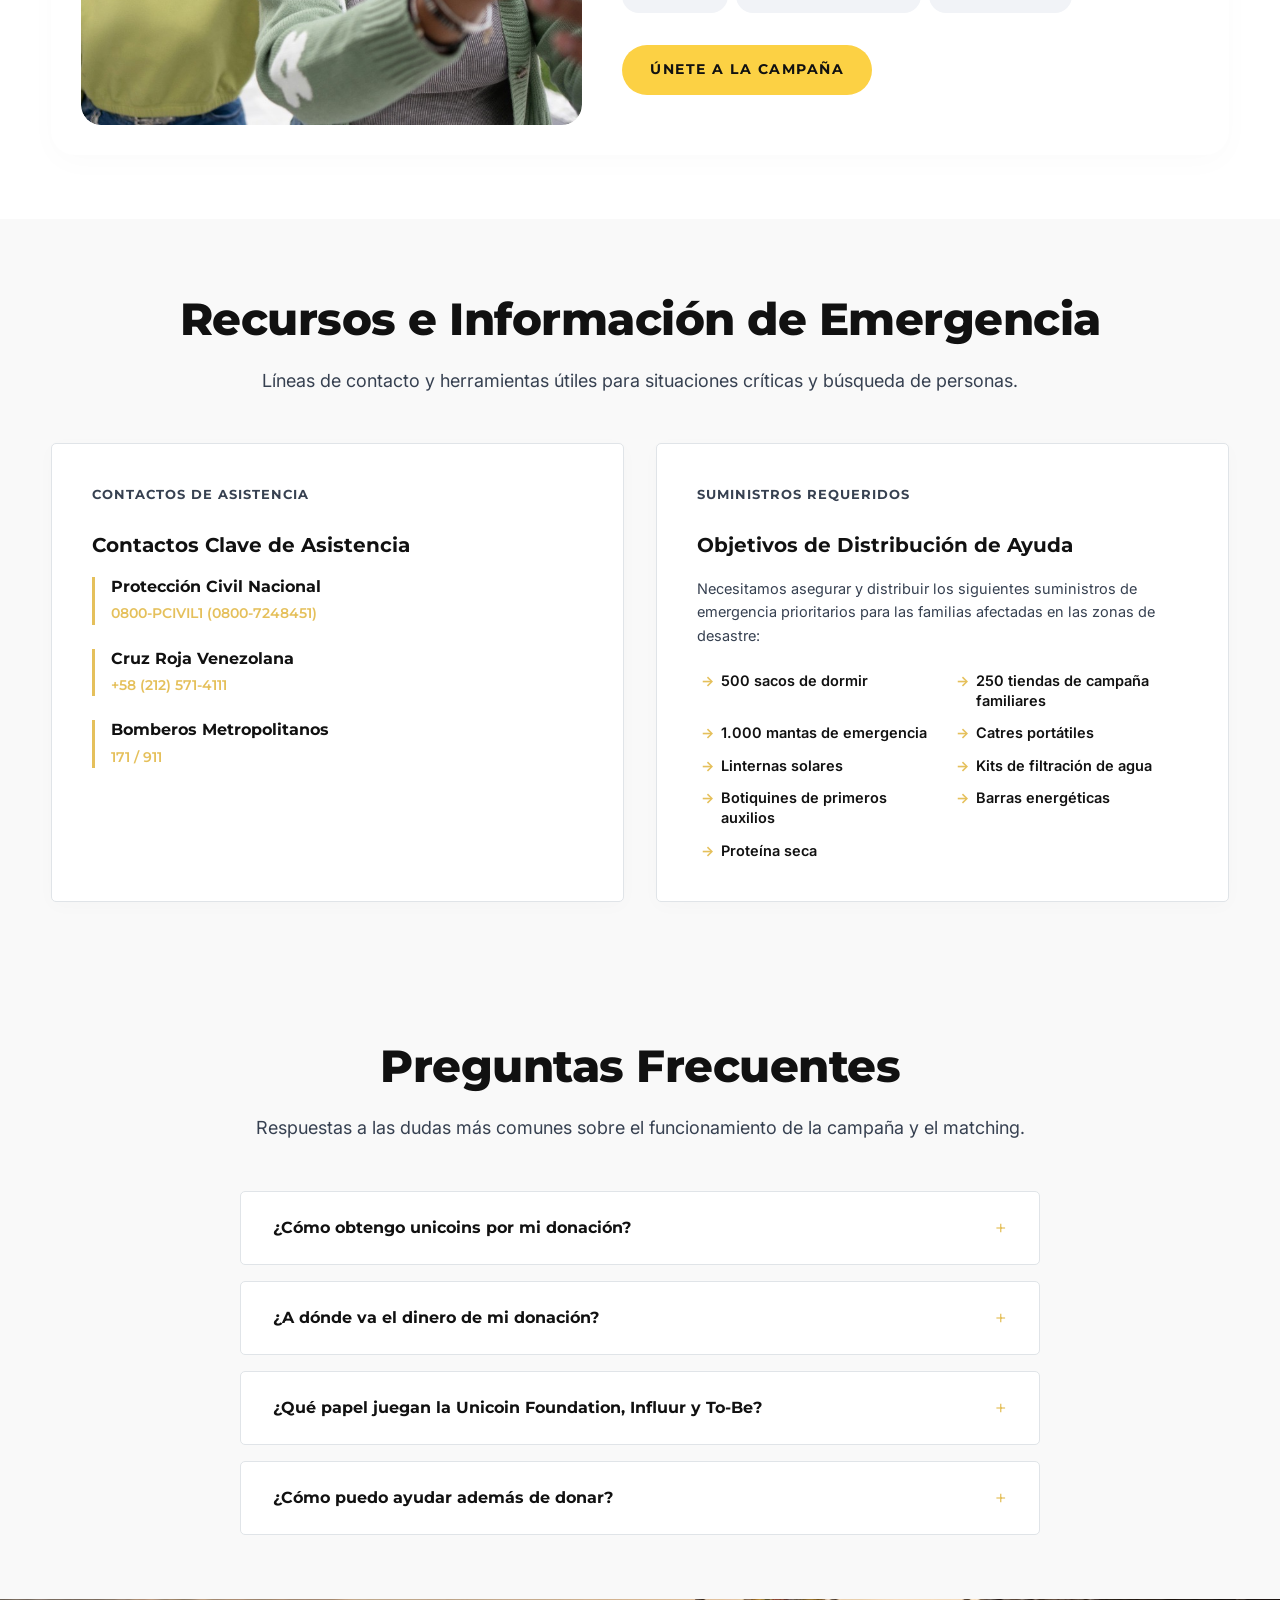
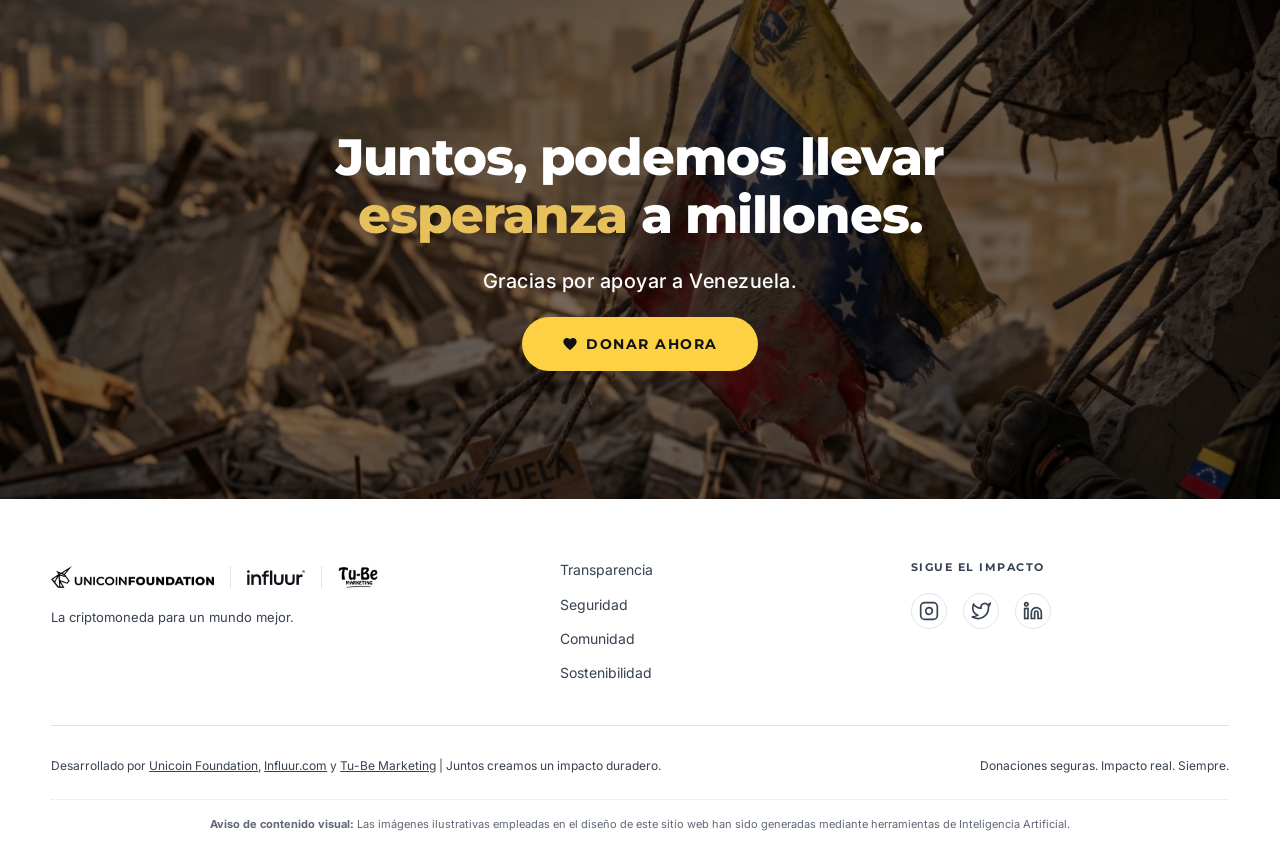
==== commit c4967de3: "Make match descriptions the same size" ====
--- a/v2/index.html
+++ b/v2/index.html
@@ -157,9 +157,7 @@
                        &nbsp;</p>
                         
                         <!-- Progress Bar & Campaign Cap Visual -->
-                        <div class="matching-progress-box">
-                            <p class="progress-disclaimer">Los donantes reciben unicoins equivalentes al monto de su donación, hasta agotar el fondo de 250,000 unicoins aportado por la Unicoin Foundation.</p>
-                        </div>
+                        <p class="match-description">Los donantes reciben unicoins equivalentes al monto de su donación, hasta agotar el fondo de 250,000 unicoins aportado por la Unicoin Foundation.</p>
                         
                         <!-- Visual Diagram -->
                         <div class="match-diagram">
